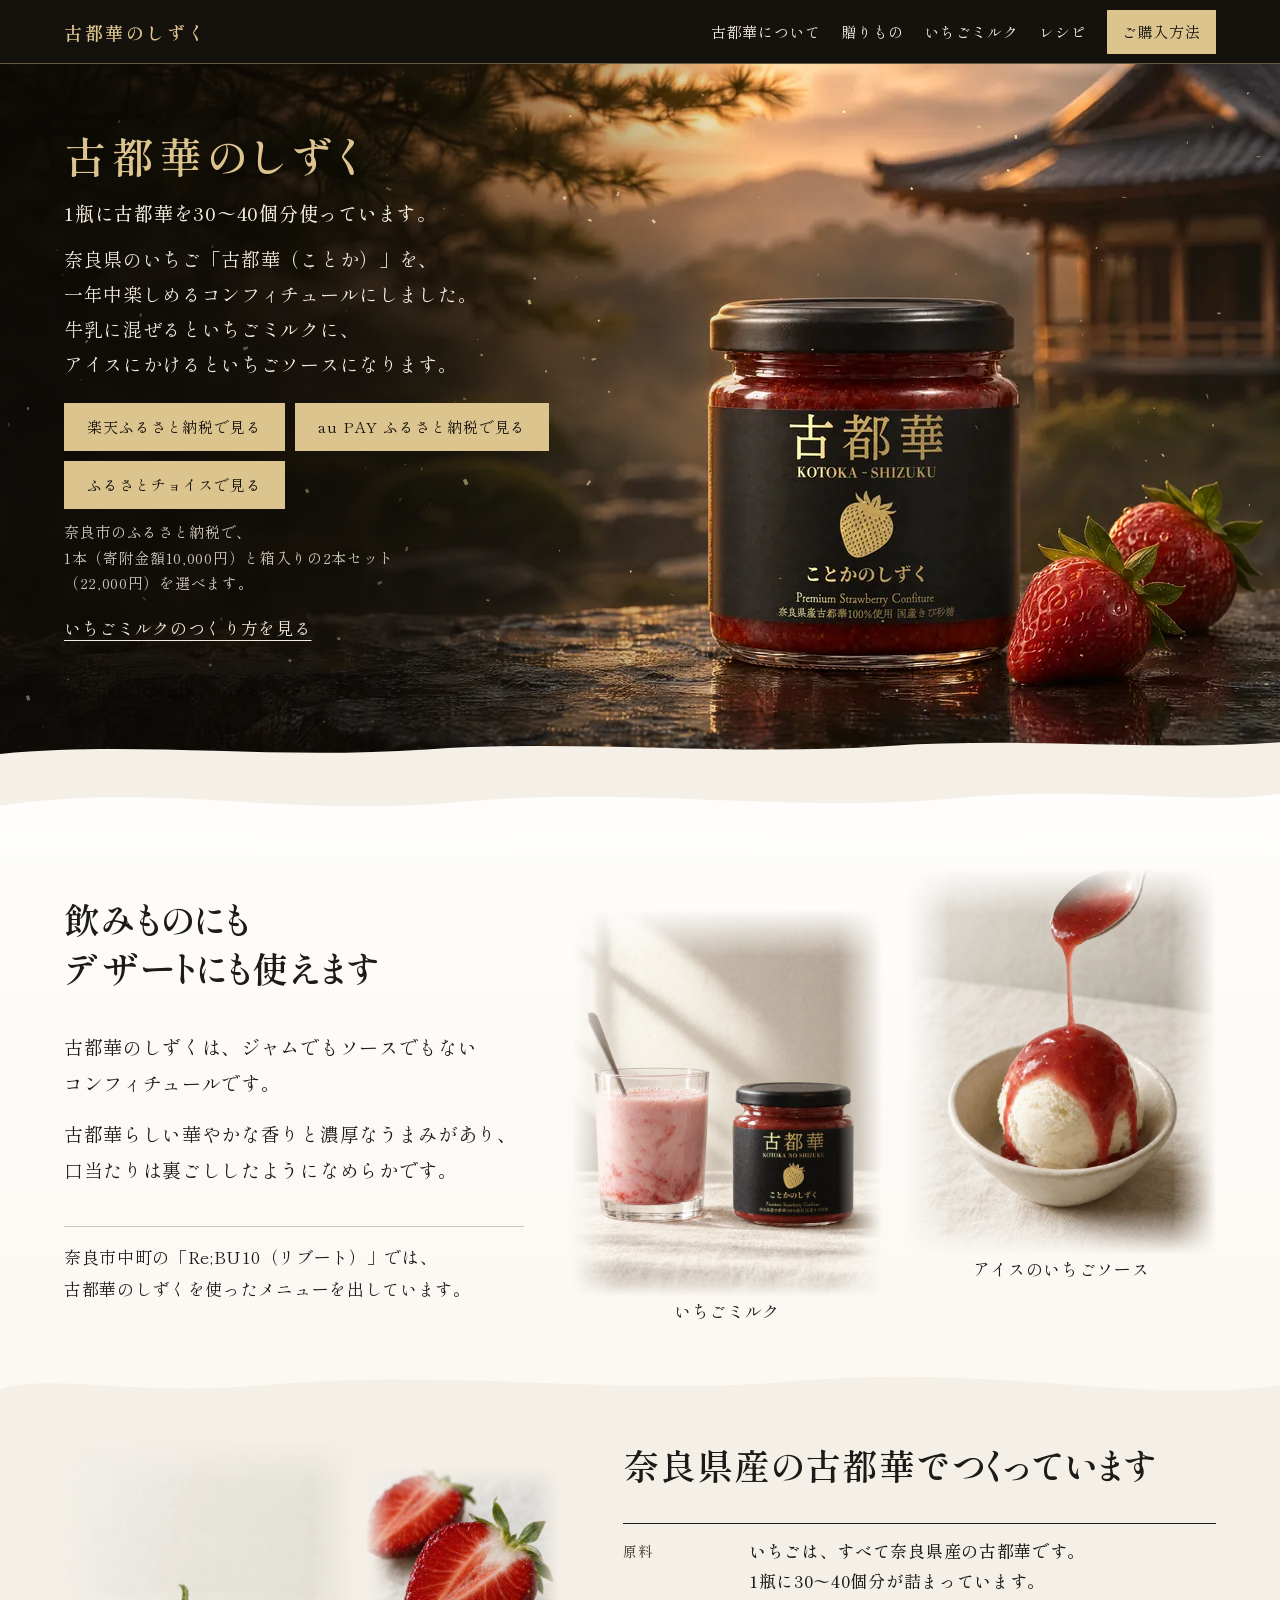
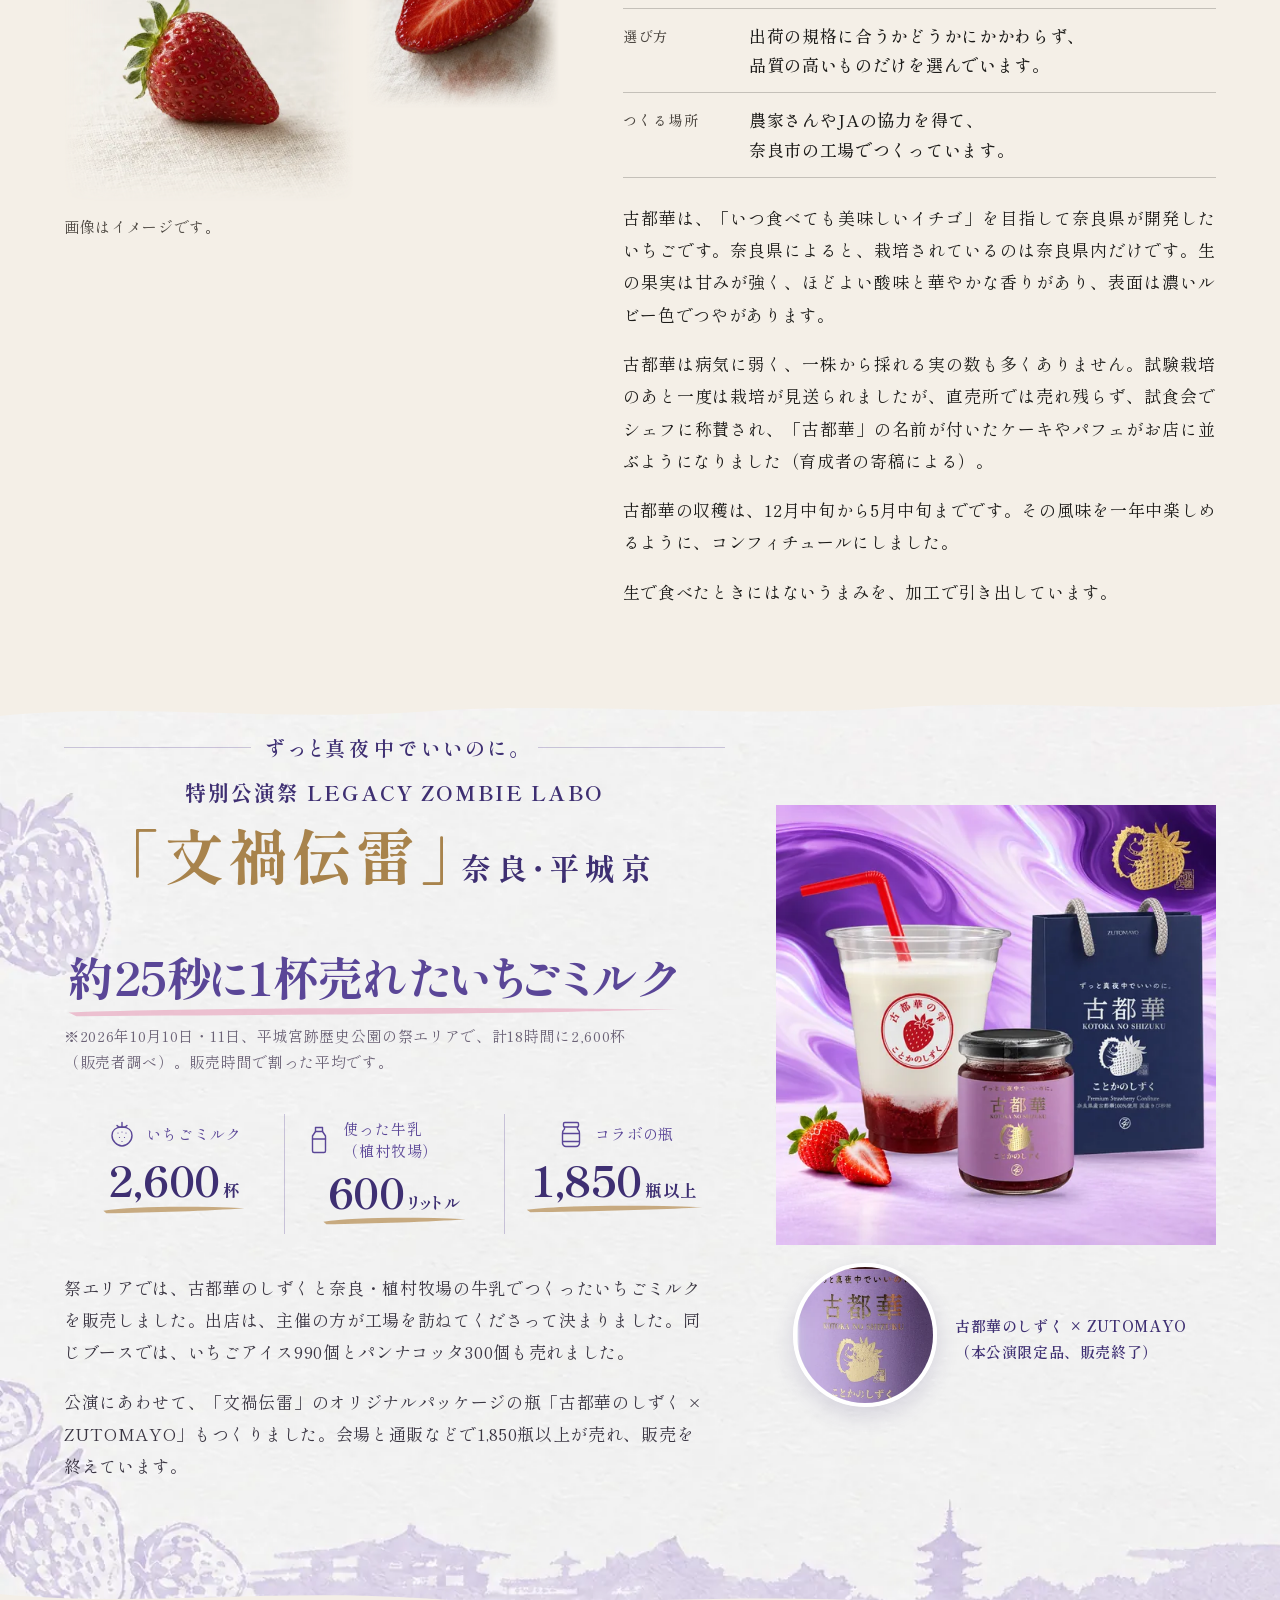
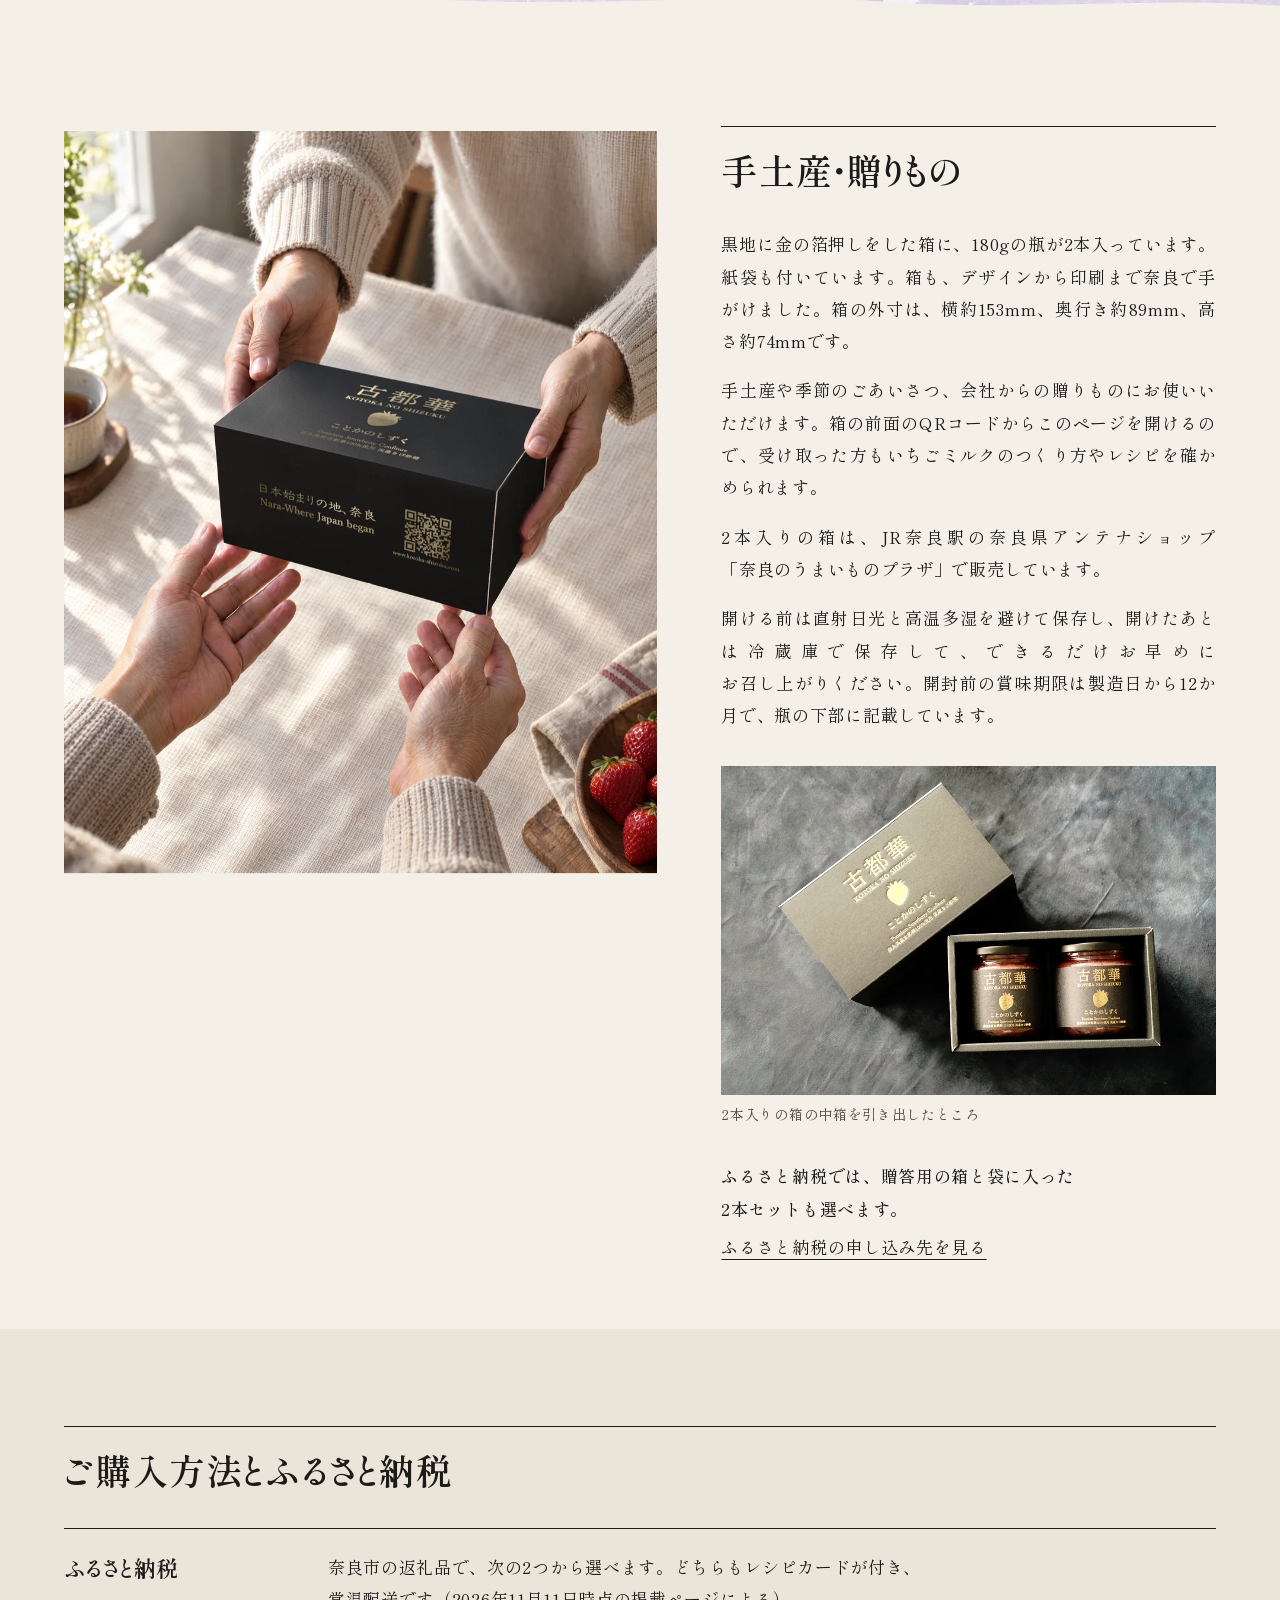
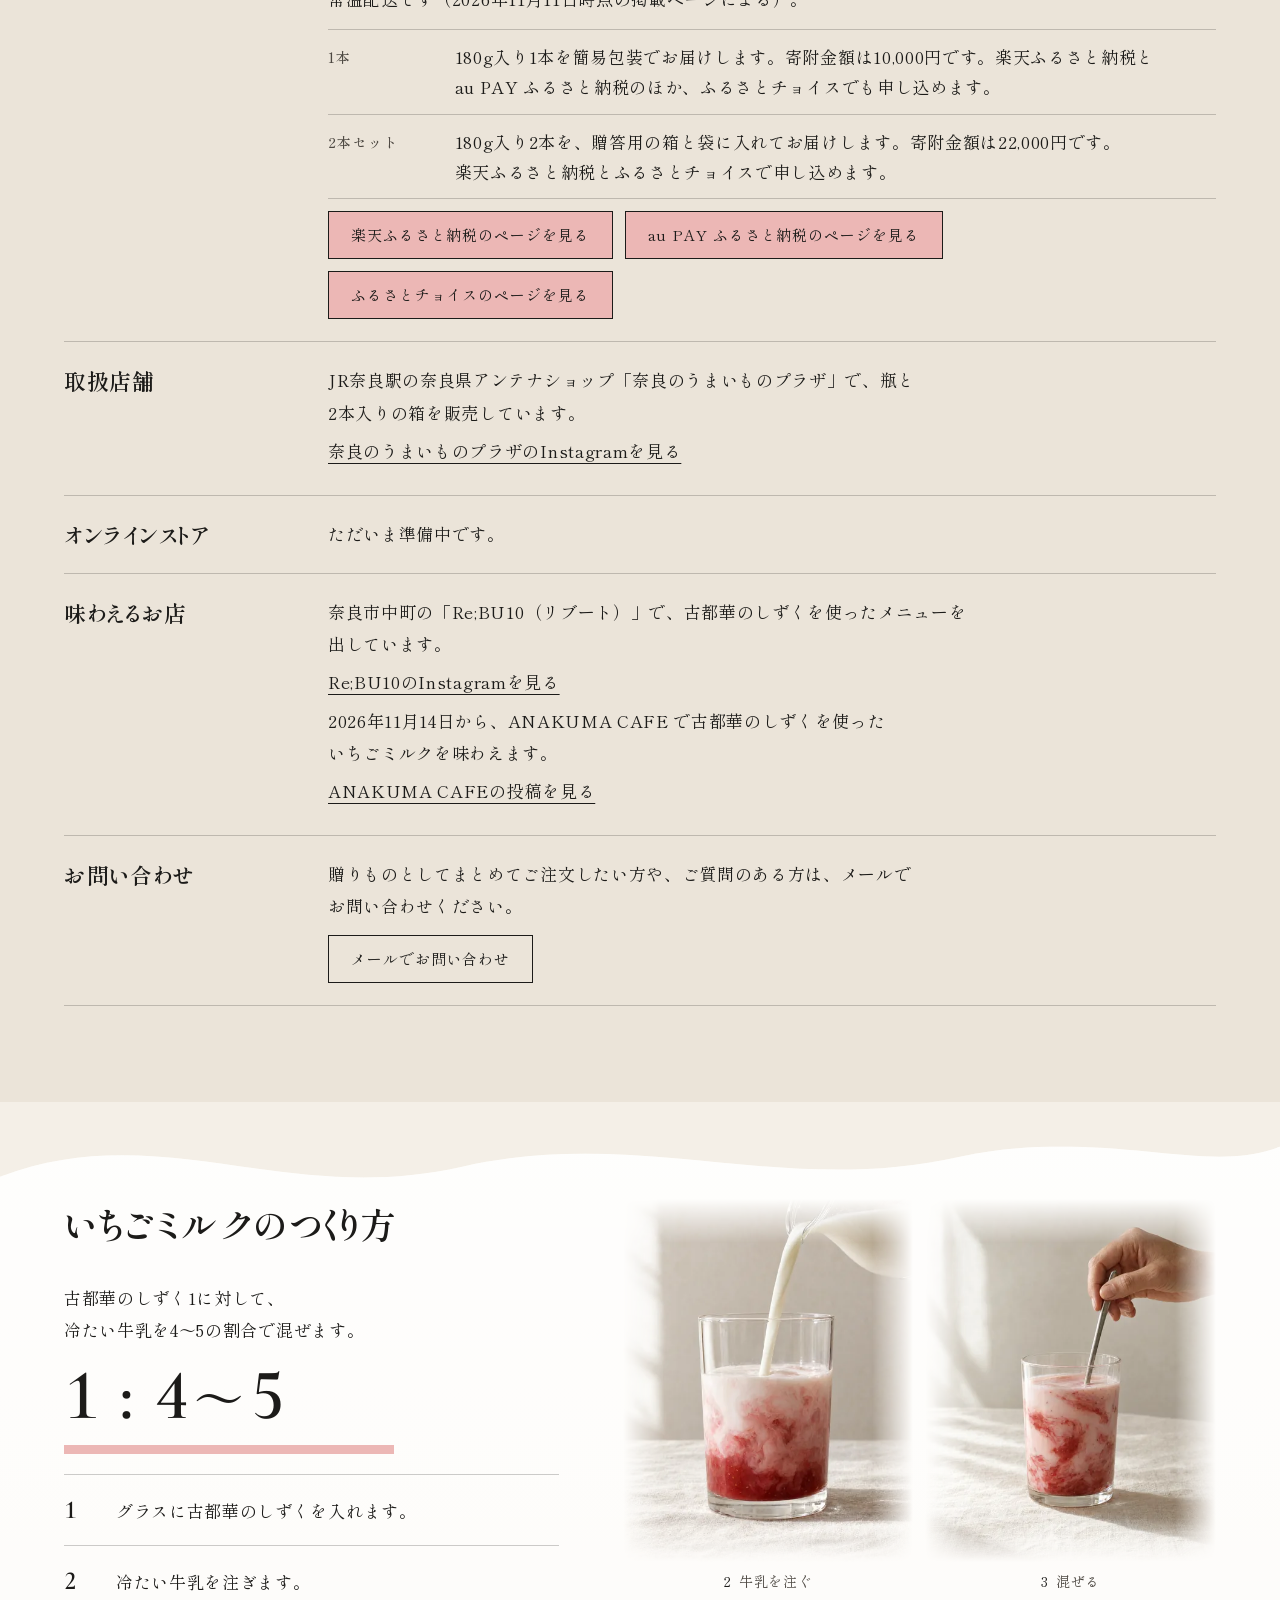
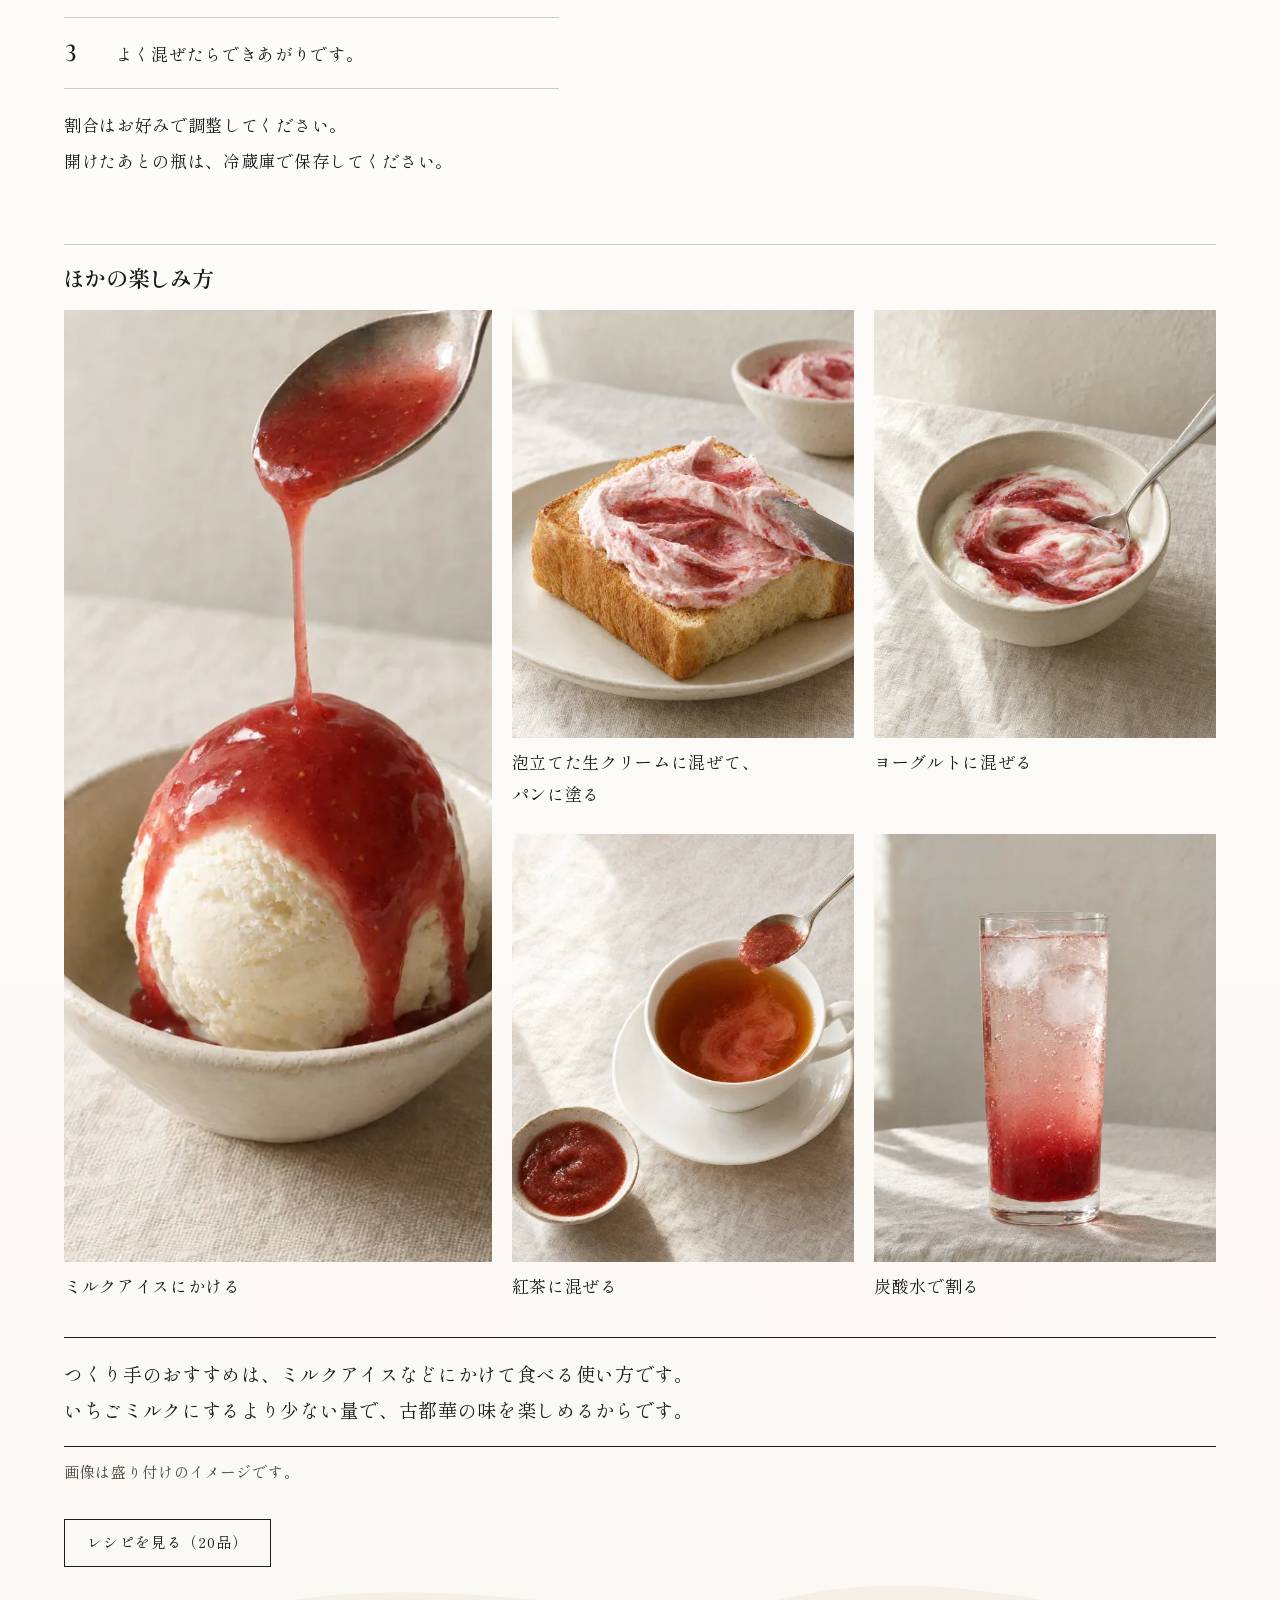
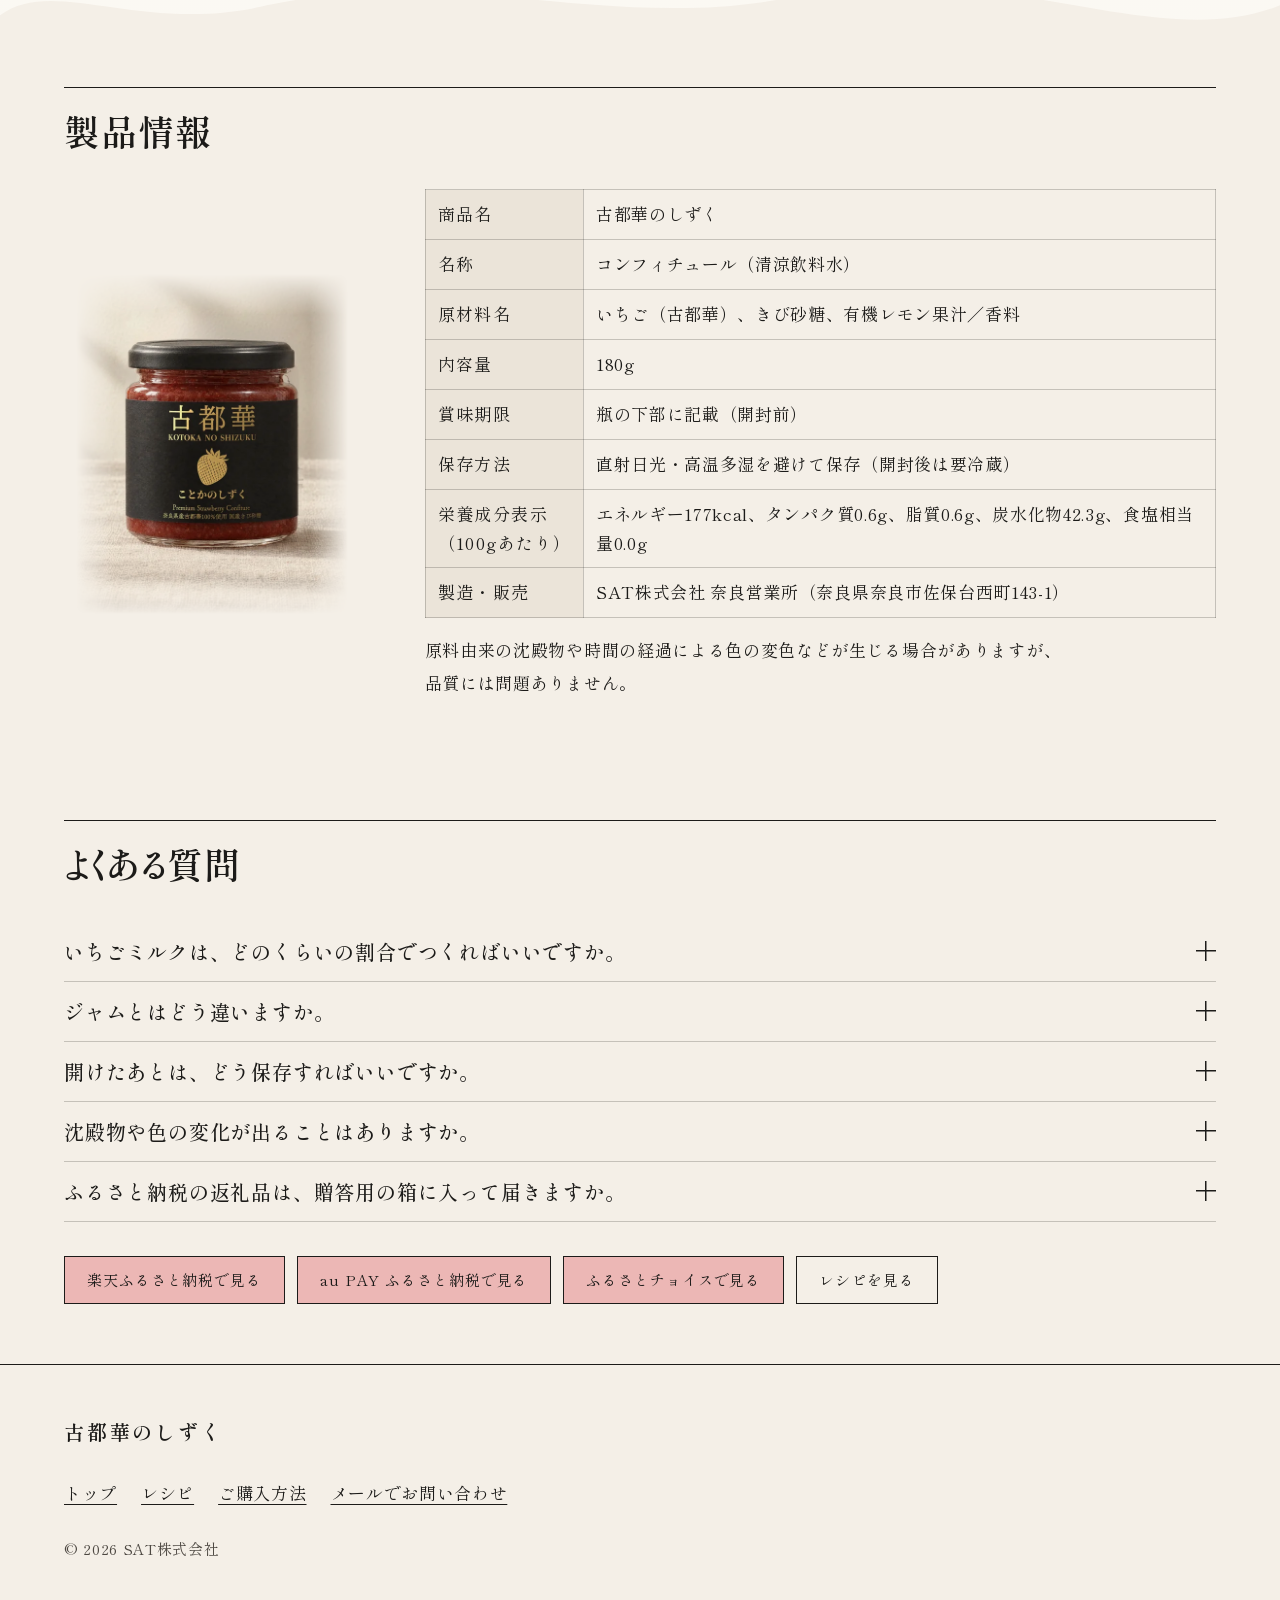
==== index.html @ e4617d44 "最初の画面に金のかけらが降る動きを足す - 小さいかけらを多く、1秒に6〜26pxでゆっくり降らせる（canvas、PC約220枚・スマホ約60枚） - 文字とボタンの上では薄くし、画面から外れたら止" ====
<!doctype html>
<html lang="ja">
<head>
<meta charset="utf-8">
<meta name="viewport" content="width=device-width, initial-scale=1, viewport-fit=cover">
<title>古都華のしずく｜奈良県産古都華のコンフィチュール</title>
<meta name="description" content="奈良県産のいちご「古都華」でつくったコンフィチュールです。牛乳に混ぜるといちごミルクに、アイスにかけるといちごソースになります。つくり方と贈りもの、買える場所をご案内します。">
<link rel="canonical" href="https://www.kotoka-shizuku.com/">
<meta name="theme-color" content="#15110c">
<meta property="og:type" content="website">
<meta property="og:locale" content="ja_JP">
<meta property="og:site_name" content="古都華のしずく">
<meta property="og:title" content="古都華のしずく｜奈良県産古都華のコンフィチュール">
<meta property="og:description" content="奈良県産のいちご「古都華」でつくったコンフィチュールです。牛乳に混ぜるといちごミルクに、アイスにかけるといちごソースになります。">
<meta property="og:url" content="https://www.kotoka-shizuku.com/">
<meta property="og:image" content="https://www.kotoka-shizuku.com/assets/lp2026/og-2026b.jpg">
<meta property="og:image:width" content="1200">
<meta property="og:image:height" content="630">
<meta name="twitter:card" content="summary_large_image">
<link rel="icon" type="image/png" sizes="32x32" href="./favicon-32.png">
<link rel="apple-touch-icon" href="./apple-touch-icon.png">
<link rel="preconnect" href="https://fonts.googleapis.com">
<link rel="preconnect" href="https://fonts.gstatic.com" crossorigin>
<link rel="stylesheet" href="https://fonts.googleapis.com/css2?family=Shippori+Mincho:wght@400;500&display=swap">
<!-- 書体：本文は Shippori Mincho。見出しと商品名の Shippori Mincho B1、大きな数字の Cormorant Garamond は、ページでその書体にしている字だけを text= で読み込む。見出しの字を足したら text= も足す（同じ書体の text= を2本に分けると、同じ太さの面がぶつかる） -->
<link rel="stylesheet" href="https://fonts.googleapis.com/css2?family=Shippori+Mincho+B1:wght@600;700&display=swap&text=%2C012568ABCEGILMOTUYZ%C3%97%E3%80%81%E3%80%82%E3%80%8C%E3%80%8D%E3%81%82%E3%81%84%E3%81%88%E3%81%8A%E3%81%8B%E3%81%8F%E3%81%94%E3%81%95%E3%81%97%E3%81%99%E3%81%9A%E3%81%9F%E3%81%A1%E3%81%A3%E3%81%A4%E3%81%A6%E3%81%A7%E3%81%A8%E3%81%AB%E3%81%AE%E3%81%B5%E3%81%BB%E3%81%BE%E3%81%BF%E3%82%82%E3%82%88%E3%82%8A%E3%82%8B%E3%82%8C%E3%82%8F%E3%82%A2%E3%82%A4%E3%82%AA%E3%82%AF%E3%82%B6%E3%82%B9%E3%83%83%E3%83%87%E3%83%88%E3%83%9F%E3%83%A9%E3%83%AA%E3%83%AB%E3%83%B3%E3%83%BB%E3%83%BC%E4%B8%8A%E4%B8%AD%E4%BA%86%E4%BA%AC%E4%BB%A5%E4%BC%9D%E4%BD%BF%E5%85%A5%E5%85%AC%E5%88%A5%E5%8F%96%E5%8F%A4%E5%91%B3%E5%93%81%E5%95%8F%E5%9C%9F%E5%9F%8E%E5%A0%B1%E5%A3%B2%E5%A4%9C%E5%A5%88%E5%AE%9A%E5%B9%B3%E5%BA%97%E6%83%85%E6%89%8B%E6%89%B1%E6%96%87%E6%96%B9%E6%9C%AC%E6%9D%AF%E6%A5%BD%E6%B3%95%E6%BC%94%E7%89%B9%E7%93%B6%E7%94%A3%E7%9C%8C%E7%9C%9F%E7%A5%AD%E7%A6%8D%E7%A7%92%E7%A8%8E%E7%B4%84%E7%B4%8D%E7%B5%82%E8%88%97%E8%89%AF%E8%8F%AF%E8%A3%BD%E8%B2%A9%E8%B3%AA%E8%B3%BC%E8%B4%88%E9%83%BD%E9%99%90%E9%9B%B7%E9%A3%B2%EF%BC%88%EF%BC%89">
<link rel="stylesheet" href="https://fonts.googleapis.com/css2?family=Cormorant+Garamond:wght@600&display=swap&text=0123456789%3A">
<link rel="preload" as="image" href="./assets/lp2026/img/v2/hero-gold-sp-1080.webp" imagesrcset="./assets/lp2026/img/v2/hero-gold-sp-720.webp 720w, ./assets/lp2026/img/v2/hero-gold-sp-1080.webp 1080w, ./assets/lp2026/img/v2/hero-gold-sp-1440.webp 1440w" imagesizes="100vw" media="(max-width: 599px)" fetchpriority="high">
<link rel="preload" as="image" href="./assets/lp2026/img/v2/hero-gold-pc-1920.webp" imagesrcset="./assets/lp2026/img/v2/hero-gold-pc-1280.webp 1280w, ./assets/lp2026/img/v2/hero-gold-pc-1920.webp 1920w, ./assets/lp2026/img/v2/hero-gold-pc-2560.webp 2560w" imagesizes="100vw" media="(min-width: 600px)" fetchpriority="high">
<link rel="stylesheet" href="./assets/lp2026/css/site.css?v=20261112b">
<link rel="stylesheet" href="./assets/lp2026/css/flow.css?v=20261112c">
<script type="application/ld+json">
{
  "@context": "https://schema.org",
  "@type": "Product",
  "name": "古都華のしずく",
  "description": "奈良県産のいちご「古都華」でつくったコンフィチュール（清涼飲料水）。内容量180g。",
  "image": "https://www.kotoka-shizuku.com/assets/lp2026/og-2026b.jpg",
  "brand": { "@type": "Brand", "name": "古都華のしずく" },
  "manufacturer": {
    "@type": "Organization",
    "name": "SAT株式会社 奈良営業所",
    "address": { "@type": "PostalAddress", "addressRegion": "奈良県", "addressLocality": "奈良市", "streetAddress": "佐保台西町143-1", "addressCountry": "JP" }
  }
}
</script>
</head>
<body>
<a class="skip" href="#main">本文へ移動</a>

<header class="site-header">
  <div class="bar">
    <a class="brand" href="#top">古都華のしずく</a>
    <a class="btn btn-main btn-sm head-buy" href="#buy" data-track="head_buy">ご購入方法</a>
    <button class="menu-btn" type="button" aria-expanded="false" aria-controls="site-nav" data-menu>メニュー</button>
    <nav class="site-nav" id="site-nav" aria-label="サイト内の移動" hidden>
      <ul>
        <li><a href="#kotoka">古都華について</a></li>
        <li><a href="#gift">贈りもの</a></li>
        <li><a href="#howto">いちごミルク</a></li>
        <li><a href="recipe/">レシピ</a></li>
        <li class="nav-buy"><a class="btn btn-main btn-sm" href="#buy" data-track="head_buy">ご購入方法</a></li>
      </ul>
    </nav>
  </div>
</header>

<main id="main">

  <!-- 0 最初の画面 -->
  <section class="fv" id="top" aria-labelledby="fv-title">
    <picture class="fv-photo">
      <source media="(min-width: 600px)" srcset="./assets/lp2026/img/v2/hero-gold-pc-1280.webp 1280w, ./assets/lp2026/img/v2/hero-gold-pc-1920.webp 1920w, ./assets/lp2026/img/v2/hero-gold-pc-2560.webp 2560w" sizes="100vw" width="1920" height="1080">
      <img src="./assets/lp2026/img/v2/hero-gold-sp-1080.webp" srcset="./assets/lp2026/img/v2/hero-gold-sp-720.webp 720w, ./assets/lp2026/img/v2/hero-gold-sp-1080.webp 1080w, ./assets/lp2026/img/v2/hero-gold-sp-1440.webp 1440w" sizes="100vw" width="1080" height="1350" alt="古都華のしずくの瓶といちご。うしろに夕暮れの庭と瓦屋根の建物が見える" fetchpriority="high">
    </picture>
    <canvas class="fv-flakes" aria-hidden="true"></canvas>
    <div class="fv-text">
      <h1 id="fv-title">古都華のしずく</h1>
      <p class="fv-fact">1瓶に古都華を<span class="nb"><span class="num">30</span>〜<span class="num">40</span>個分</span>使っています。</p>
      <p class="fv-lead">奈良県のいちご「古都華（ことか）」を、<br class="br-wide">一年中楽しめるコンフィチュールにしました。<br>牛乳に混ぜるといちごミルクに、<br class="br-wide">アイスにかけるといちごソースになります。</p>
      <div class="fv-actions">
        <div class="fv-buttons">
          <a class="btn btn-main" href="https://item.rakuten.co.jp/f292010-nara/sat001_oya/" target="_blank" rel="noopener" data-track="fv_furusato_rakuten_out">楽天ふるさと納税で見る</a>
          <a class="btn btn-main" href="https://furusato.wowma.jp/products/detail.php?product_id=2854338" target="_blank" rel="noopener" data-track="fv_furusato_aupay_out">au PAY ふるさと納税で見る</a>
          <a class="btn btn-main" href="https://www.furusato-tax.jp/product/detail/29201/7243831" target="_blank" rel="noopener" data-track="fv_furusato_choice_out">ふるさとチョイスで見る</a>
        </div>
        <p class="fv-note">奈良市のふるさと納税で、<br class="br-wide"><span class="nb">1本（寄附金額<span class="num">10,000</span>円）と</span><span class="nb">箱入りの2本セット</span><span class="nb">（<span class="num">22,000</span>円）を選べます。</span></p>
        <a class="text-link" href="#howto" data-track="fv_howto">いちごミルクのつくり方を見る</a>
      </div>
    </div>
    <div class="e-fvwave" aria-hidden="true"><svg viewBox="0 0 1440 90" preserveAspectRatio="none" xmlns="http://www.w3.org/2000/svg" aria-hidden="true" focusable="false"><path d="M0,55 C160,40 300,62 480,50 C660,38 820,58 1000,46 C1160,36 1300,52 1440,42 L1440,90 L0,90 Z" fill="#f4efe7"/></svg></div>
  </section>

  <!-- 1 使う場面 -->
  <section class="sec scene" id="uses" aria-labelledby="uses-title">
    <div class="e-stream" aria-hidden="true"><svg viewBox="0 0 1440 900" preserveAspectRatio="none" xmlns="http://www.w3.org/2000/svg" aria-hidden="true" focusable="false"><defs><clipPath id="cs"><path d="M0,100 C180,70 320,115 520,95 C720,75 880,110 1080,90 C1240,75 1360,100 1440,85 L1440,805 C1300,830 1120,780 900,800 C700,820 520,785 300,805 C160,820 60,790 0,810 Z"/></clipPath><linearGradient id="fs" x1="0" y1="0" x2="0" y2="1"><stop offset="0" stop-color="#fff" stop-opacity="0.9"/><stop offset="0.5" stop-color="#fff" stop-opacity="0.35"/><stop offset="1" stop-color="#fff" stop-opacity="0.05"/></linearGradient></defs><g clip-path="url(#cs)"><rect width="1440" height="900" fill="#fbf8f2"/><rect width="1440" height="900" fill="url(#fs)"/></g></svg></div>
    <div class="wrap">
      <div class="sec-head"><h2 id="uses-title">飲みものにも<br class="br-sp">デザートにも使えます</h2></div>
      <p class="scene-lead">古都華のしずくは、<span class="nb">ジャムでもソースでもない</span><span class="nb">コンフィチュールです。</span></p>
      <p class="scene-lead">古都華らしい華やかな香りと濃厚なうまみがあり、口当たりは裏ごししたように<span class="nb">なめらかです。</span></p>
      <div class="scene-grid">
        <figure>
          <img src="./assets/lp2026/img/v2/howto-done-1200.webp" srcset="./assets/lp2026/img/v2/howto-done-480.webp 480w, ./assets/lp2026/img/v2/howto-done-800.webp 800w, ./assets/lp2026/img/v2/howto-done-1200.webp 1200w" sizes="(min-width: 900px) 46vw, 46vw" width="1200" height="1500" alt="できあがったいちごミルクと古都華のしずくの瓶" loading="lazy">
          <figcaption>いちごミルク</figcaption>
        </figure>
        <figure>
          <img src="./assets/lp2026/img/v2/use-icecream-1200.webp" srcset="./assets/lp2026/img/v2/use-icecream-480.webp 480w, ./assets/lp2026/img/v2/use-icecream-800.webp 800w, ./assets/lp2026/img/v2/use-icecream-1200.webp 1200w" sizes="(min-width: 900px) 46vw, 46vw" width="1200" height="1500" alt="ミルクアイスに古都華のしずくをかけているところ" loading="lazy">
          <figcaption>アイスの<span class="nb">いちごソース</span></figcaption>
        </figure>
      </div>
      <div class="scene-proof">
        <p>奈良市中町の「Re;BU10（リブート）」では、<br class="br-wide">古都華のしずくを使ったメニューを出しています。</p>
      </div>
    </div>
  </section>


  <!-- 2 古都華と、このコンフィチュールのつくり -->
  <section class="sec kotoka" id="kotoka" aria-labelledby="kotoka-title">
    <div class="wrap kotoka-grid">
      <div class="kotoka-photos">
        <img src="./assets/lp2026/img/v2/kotoka-berry-800.webp" srcset="./assets/lp2026/img/v2/kotoka-berry-480.webp 480w, ./assets/lp2026/img/v2/kotoka-berry-800.webp 800w, ./assets/lp2026/img/v2/kotoka-berry-1200.webp 1200w" sizes="(min-width: 900px) 26vw, 54vw" width="800" height="1000" alt="赤くつやのあるいちごの一粒" loading="lazy">
        <img src="./assets/lp2026/img/v2/kotoka-cut-800.webp" srcset="./assets/lp2026/img/v2/kotoka-cut-480.webp 480w, ./assets/lp2026/img/v2/kotoka-cut-800.webp 800w" sizes="(min-width: 900px) 18vw, 36vw" width="800" height="1000" alt="縦に切ったいちごの断面" loading="lazy">
        <p class="note">画像はイメージです。</p>
      </div>
      <div>
        <div class="sec-head"><h2 id="kotoka-title">奈良県産の古都華でつくっています</h2></div>
        <dl class="points">
          <div><dt>原料</dt><dd>いちごは、すべて奈良県産の古都華です。<br><span class="nb">1瓶に30〜40個分</span>が詰まっています。</dd></div>
          <div><dt>選び方</dt><dd>出荷の規格に合うかどうかにかかわらず、<br class="br-wide">品質の高いものだけを選んでいます。</dd></div>
          <div><dt>つくる場所</dt><dd>農家さんやJAの協力を得て、<br class="br-wide">奈良市の工場で<span class="nb">つくっています。</span></dd></div>
        </dl>
        <div class="prose">
          <p>古都華は、「いつ食べても美味しいイチゴ」を目指して奈良県が開発したいちごです。奈良県によると、栽培されているのは奈良県内だけです。生の果実は甘みが強く、ほどよい酸味と華やかな香りがあり、表面は濃いルビー色でつやがあります。</p>
          <p>古都華は病気に弱く、一株から採れる実の数も多くありません。試験栽培のあと一度は栽培が見送られましたが、直売所では売れ残らず、試食会でシェフに称賛され、「古都華」の名前が付いたケーキやパフェがお店に並ぶようになりました（育成者の寄稿による）。</p>
          <p>古都華の収穫は、12月中旬から5月中旬までです。その風味を一年中楽しめるように、コンフィチュールにしました。</p>
          <p class="ragged">生で食べたときにはないうまみを、加工で<span class="nb">引き出しています。</span></p>
        </div>
      </div>
    </div>
  </section>

  <!-- 平城宮跡の実績（ずとまよの特別公演祭）。デザインは GPT Image に内容だけを渡して作らせた案（docs/renewal-2026-10/visuals_higgsfield_20261031/v2/raw/festival_design_20261104/design_3.png）をもとに組んだ。
       背景の和紙と水彩は同じ案から文字と写真を抜いて作った画像。ずとまよのロゴやキャラクターはこちらで描かない（写真に写っているものだけ）。
       コラボの瓶と紙袋の写真は依頼元（SAT）の支給で、使ってよいとディレクターが確認（2026-11-04） -->
  <section class="sec festival" id="festival" aria-labelledby="festival-title">
    <div class="e-edge top" aria-hidden="true"><svg viewBox="0 0 1440 90" preserveAspectRatio="none" xmlns="http://www.w3.org/2000/svg" aria-hidden="true" focusable="false"><path d="M0,55 C160,40 300,62 480,50 C660,38 820,58 1000,46 C1160,36 1300,52 1440,42 L1440,0 L0,0 Z" fill="#f4efe7"/></svg></div>
    <div class="e-edge bottom" aria-hidden="true"><svg viewBox="0 0 1440 90" preserveAspectRatio="none" xmlns="http://www.w3.org/2000/svg" aria-hidden="true" focusable="false"><path d="M0,55 C160,40 300,62 480,50 C660,38 820,58 1000,46 C1160,36 1300,52 1440,42 L1440,0 L0,0 Z" fill="#f4efe7"/></svg></div>
    <div class="wrap festival-grid">
      <div class="festival-text">
        <div class="fes-event">
          <p class="fes-artist">ずっと真夜中でいいのに。</p>
          <p class="fes-series">特別公演祭 LEGACY ZOMBIE LABO</p>
          <p class="fes-name"><span class="fes-gold">「文禍伝雷」</span><span class="fes-place">奈良・平城京</span></p>
        </div>
        <h2 id="festival-title"><span class="fes-hl"><span class="nb">約25秒に1杯売れた</span><span class="nb">いちごミルク</span></span></h2>
        <p class="festival-basis">※2026年10月10日・11日、平城宮跡歴史公園の祭エリアで、計18時間に<span class="num">2,600</span>杯<span class="nb">（販売者調べ）。</span>販売時間で割った平均です。</p>
        <dl class="festival-figures">
          <div><dt><svg class="fes-icon" viewBox="0 0 32 32" aria-hidden="true"><path d="M16 9c-6.5 0-10 3.6-10 8.4C6 23 11 28 16 28s10-5 10-10.6C26 12.6 22.5 9 16 9z"/><path d="M11 7.5c1.6 1.8 3.3 2.2 5 1.5 1.7.7 3.4.3 5-1.5M16 9V4.5"/><circle cx="12" cy="15" r=".6"/><circle cx="16" cy="14" r=".6"/><circle cx="20" cy="15" r=".6"/><circle cx="13.5" cy="19.5" r=".6"/><circle cx="18.5" cy="19.5" r=".6"/><circle cx="16" cy="23.5" r=".6"/></svg><span>いちごミルク</span></dt><dd><span class="num">2,600</span><span class="unit">杯</span></dd></div>
          <div><dt><svg class="fes-icon" viewBox="0 0 32 32" aria-hidden="true"><path d="M12.5 3.5h7v4l3 4.5V27a1.5 1.5 0 0 1-1.5 1.5H11A1.5 1.5 0 0 1 9.5 27V12l3-4.5z"/><path d="M12.5 7.5h7M9.5 15h13"/></svg><span>使った牛乳<span class="nb">（植村牧場）</span></span></dt><dd><span class="num">600</span><span class="unit">リットル</span></dd></div>
          <div><dt><svg class="fes-icon" viewBox="0 0 32 32" aria-hidden="true"><rect x="8.5" y="4.5" width="15" height="4.5" rx="1.2"/><path d="M9.5 9v2c-1.5 1.2-2 2.5-2 4.5V25a3.5 3.5 0 0 0 3.5 3.5h10a3.5 3.5 0 0 0 3.5-3.5v-9.5c0-2-.5-3.3-2-4.5V9"/><path d="M8 15.5h16M8 23.5h16"/></svg><span>コラボの瓶</span></dt><dd><span class="num">1,850</span><span class="unit">瓶以上</span></dd></div>
        </dl>
        <div class="prose">
          <p class="ragged">祭エリアでは、古都華のしずくと奈良・<span class="nb">植村牧場</span>の牛乳でつくったいちごミルクを販売しました。出店は、主催の方が工場を訪ねてくださって決まりました。同じブースでは、いちごアイス990個とパンナコッタ300個も<span class="nb">売れました。</span></p>
          <p class="ragged">公演にあわせて、「文禍伝雷」のオリジナル<span class="nb">パッケージ</span>の瓶「古都華のしずく × ZUTOMAYO」もつくりました。会場と通販などで1,850瓶以上が売れ、販売を終えています。</p>
        </div>
      </div>
      <div class="festival-visual">
        <img class="fes-main" src="./assets/lp2026/img/collab/zmy942-set-800.webp" srcset="./assets/lp2026/img/collab/zmy942-set-560.webp 560w, ./assets/lp2026/img/collab/zmy942-set-800.webp 800w, ./assets/lp2026/img/collab/zmy942-set-1200.webp 1200w" sizes="(min-width: 900px) 30rem, 92vw" width="800" height="800" alt="いちごミルクのカップと、「文禍伝雷」のオリジナルパッケージの古都華のしずく、紺の紙袋。背景は紫のマーブル模様" loading="lazy">
        <figure class="fes-detail">
          <img src="./assets/lp2026/img/collab/zmy942-label-400.webp" srcset="./assets/lp2026/img/collab/zmy942-label-240.webp 240w, ./assets/lp2026/img/collab/zmy942-label-400.webp 400w" sizes="11rem" width="400" height="400" alt="コラボの瓶のラベルの寄り。薄紫の紙に金の文字" loading="lazy">
          <figcaption>古都華のしずく <span class="nb">× ZUTOMAYO</span><span class="nb">（本公演限定品、</span><span class="nb">販売終了）</span></figcaption>
        </figure>
      </div>
    </div>
  </section>

  <!-- 3 手土産・贈りもの -->
  <section class="sec gift" id="gift" aria-labelledby="gift-title">
    
    <div class="wrap gift-grid">
      <figure class="gift-photo">
        <img src="./assets/lp2026/img/v2/gift-2box-1000.webp" srcset="./assets/lp2026/img/v2/gift-2box-600.webp 600w, ./assets/lp2026/img/v2/gift-2box-1000.webp 1000w, ./assets/lp2026/img/v2/gift-2box-1600.webp 1600w" sizes="(min-width: 900px) 50vw, 92vw" width="1000" height="1250" alt="古都華のしずくの2本入りの箱を手渡しているところ" loading="lazy">
      </figure>
      <div>
        <div class="sec-head"><h2 id="gift-title">手土産・贈りもの</h2></div>
        <div class="prose">
          <p>黒地に金の箔押しをした箱に、180gの瓶が2本入っています。紙袋も付いています。箱も、デザインから印刷まで奈良で手がけました。箱の外寸は、横約<span class="nb"><span class="num">153</span>mm</span>、奥行き約<span class="nb"><span class="num">89</span>mm</span>、高さ約<span class="nb"><span class="num">74</span>mm</span>です。</p>
          <p>手土産や季節のごあいさつ、会社からの贈りものにお使いいただけます。箱の前面のQRコードからこのページを開けるので、受け取った方もいちごミルクのつくり方やレシピを確かめられます。</p>
          <p>2本入りの箱は、JR奈良駅の奈良県アンテナショップ<span class="nb">「奈良のうまいものプラザ」</span>で<span class="nb">販売しています。</span></p>
          <p>開ける前は直射日光と高温多湿を避けて保存し、開けたあとは冷蔵庫で保存して、できるだけお早めに<span class="nb">お召し上がりください。</span>開封前の賞味期限は製造日から12か月で、瓶の下部に記載しています。</p>
        </div>
        <figure class="gift-box">
          <img src="./assets/lp2026/img/gift-2box-photo-900.webp" srcset="./assets/lp2026/img/gift-2box-photo-900.webp 900w, ./assets/lp2026/img/gift-2box-photo-1600.webp 1600w" sizes="(min-width: 900px) 34rem, 92vw" width="900" height="600" alt="古都華のしずくの2本入りの箱。引き出した中箱に瓶が2本入っている" loading="lazy">
          <figcaption>2本入りの箱の中箱を引き出したところ</figcaption>
        </figure>
        <p class="gift-furusato">ふるさと納税では、<span class="nb">贈答用の箱と袋に入った</span><span class="nb">2本セットも選べます。</span></p>
        <a class="text-link" href="#buy" data-track="gift_to_buy">ふるさと納税の申し込み先を見る</a>
      </div>
    </div>
  </section>

  <!-- 4 ご購入方法とふるさと納税 -->
  <section class="sec buy band" id="buy" aria-labelledby="buy-title">
    <div class="wrap">
      <div class="sec-head"><h2 id="buy-title">ご購入方法とふるさと納税</h2></div>
      <div class="rows">
        <div class="row">
          <h3>ふるさと納税</h3>
          <div>
            <div class="prose"><p class="ragged">奈良市の返礼品で、次の2つから選べます。どちらもレシピカードが付き、<span class="nb">常温配送です</span>（<span class="nb">2026年11月11日</span>時点の<span class="nb">掲載ページによる）。</span></p></div>
            <dl class="points furusato-points">
              <div><dt>1本</dt><dd><span class="nb"><span class="num">180</span>g入り1本</span>を簡易包装でお届けします。<span class="nb">寄附金額は<span class="num">10,000</span>円です。</span><span class="nb">楽天ふるさと納税と</span><span class="nb">au PAY ふるさと納税のほか、</span><span class="nb">ふるさとチョイスでも</span><span class="nb">申し込めます。</span></dd></div>
              <div><dt>2本セット</dt><dd><span class="nb"><span class="num">180</span>g入り2本</span>を、<span class="nb">贈答用の箱と袋</span>に入れてお届けします。<span class="nb">寄附金額は<span class="num">22,000</span>円です。</span><span class="nb">楽天ふるさと納税と</span><span class="nb">ふるさとチョイスで</span><span class="nb">申し込めます。</span></dd></div>
            </dl>
            <div class="actions">
              <a class="btn btn-main" href="https://item.rakuten.co.jp/f292010-nara/sat001_oya/" target="_blank" rel="noopener" data-track="furusato_rakuten_out">楽天ふるさと納税のページを見る</a>
              <a class="btn btn-main" href="https://furusato.wowma.jp/products/detail.php?product_id=2854338" target="_blank" rel="noopener" data-track="furusato_aupay_out">au PAY ふるさと納税のページを見る</a>
              <a class="btn btn-main" href="https://www.furusato-tax.jp/product/detail/29201/7243831" target="_blank" rel="noopener" data-track="furusato_choice_out">ふるさとチョイスのページを見る</a>
            </div>
          </div>
        </div>
        <!-- 取扱店舗：依頼元の回答（2026-11-04）。瓶も2本入りの箱も販売。価格は出さない。Instagramへのリンクは依頼元の了承済み（2026-11-04） -->
        <div class="row">
          <h3>取扱店舗</h3>
          <div>
            <div class="prose"><p class="ragged">JR奈良駅の奈良県アンテナショップ<span class="nb">「奈良のうまいものプラザ」</span>で、瓶と<span class="nb">2本入りの箱</span>を<span class="nb">販売しています。</span></p></div>
            <a class="text-link" href="https://www.instagram.com/nara.umai.plaza/" target="_blank" rel="noopener" data-track="store_instagram_out">奈良のうまいものプラザのInstagramを見る</a>
          </div>
        </div>
        <div class="row">
          <h3>オンラインストア</h3>
          <div><p>ただいま準備中です。</p></div>
        </div>
        <div class="row">
          <h3>味わえるお店</h3>
          <div>
            <div class="prose"><p class="ragged">奈良市中町の「Re;BU10（リブート）」で、古都華のしずくを使ったメニューを<span class="nb">出しています。</span></p></div>
            <a class="text-link" href="https://www.instagram.com/rebu10_lab/" target="_blank" rel="noopener" data-track="rebu10_instagram_out">Re;BU10のInstagramを見る</a>
            <!-- ANAKUMA CAFE：先方が2026-11-06に公開したリールに基づく。依頼元が掲載可（2026-11-11）。対象店舗は投稿の日英で食い違うため場所は書かない -->
            <div class="prose"><p class="ragged"><span class="nb">2026年11月14日</span>から、ANAKUMA CAFE で古都華のしずくを使った<span class="nb">いちごミルクを</span><span class="nb">味わえます。</span></p></div>
            <a class="text-link" href="https://www.instagram.com/reel/DfZV6XvANhe/" target="_blank" rel="noopener" data-track="anakuma_instagram_out">ANAKUMA CAFEの投稿を見る</a>
          </div>
        </div>
        <!-- お問い合わせ：メールアドレスは依頼元の支給（2026-11-05）。フッターにも同じリンクがある -->
        <div class="row">
          <h3>お問い合わせ</h3>
          <div>
            <div class="prose"><p class="ragged">贈りものとしてまとめてご注文したい方や、ご質問のある方は、メールで<span class="nb">お問い合わせください。</span></p></div>
            <div class="actions"><a class="btn" href="mailto:sat00@sat-japan.net" data-track="contact_mail">メールでお問い合わせ</a></div>
          </div>
        </div>
      </div>
    </div>
  </section>

  <!-- 5 いちごミルクのつくり方とほかの楽しみ方 -->
  <section class="sec howto" id="howto" aria-labelledby="howto-title">
    <div class="e-stream" aria-hidden="true"><svg viewBox="0 0 1440 1200" preserveAspectRatio="none" xmlns="http://www.w3.org/2000/svg" aria-hidden="true" focusable="false"><defs><clipPath id="ch"><path d="M0,100 C180,70 320,115 520,95 C720,75 880,110 1080,90 C1240,75 1360,100 1440,85 L1440,1105 C1300,1130 1120,1080 900,1100 C700,1120 520,1085 300,1105 C160,1120 60,1090 0,1110 Z"/></clipPath><linearGradient id="fh" x1="0" y1="0" x2="0" y2="1"><stop offset="0" stop-color="#fff" stop-opacity="0.9"/><stop offset="0.5" stop-color="#fff" stop-opacity="0.35"/><stop offset="1" stop-color="#fff" stop-opacity="0.05"/></linearGradient></defs><g clip-path="url(#ch)"><rect width="1440" height="1200" fill="#fbf8f2"/><rect width="1440" height="1200" fill="url(#fh)"/></g></svg></div>
    <div class="wrap howto-grid">
      <div>
        <div class="sec-head"><h2 id="howto-title">いちごミルクのつくり方</h2></div>
        <p class="ratio-lead">古都華のしずく1に対して、<br class="br-wide">冷たい牛乳を4〜5の割合で混ぜます。</p>
        <p class="ratio-figure num" aria-hidden="true">1 : 4<span class="wave">〜</span>5</p>
        <ol class="steps" role="list">
          <li class="step"><span class="step-no num" aria-hidden="true">1</span><p>グラスに古都華のしずくを入れます。</p></li>
          <li class="step"><span class="step-no num" aria-hidden="true">2</span><p>冷たい牛乳を注ぎます。</p></li>
          <li class="step"><span class="step-no num" aria-hidden="true">3</span><p>よく混ぜたらできあがりです。</p></li>
        </ol>
        <div class="howto-notes">
          <p>割合はお好みで調整してください。</p>
          <p>開けたあとの瓶は、冷蔵庫で<span class="nb">保存してください。</span></p>
        </div>
      </div>
      <div class="howto-photos">
        <figure>
          <img src="./assets/lp2026/img/v2/howto-pour-800.webp" srcset="./assets/lp2026/img/v2/howto-pour-480.webp 480w, ./assets/lp2026/img/v2/howto-pour-800.webp 800w, ./assets/lp2026/img/v2/howto-pour-1200.webp 1200w" sizes="(min-width: 900px) 26vw, 46vw" width="800" height="1000" alt="グラスの底の古都華のしずくに牛乳を注いでいるところ" loading="lazy">
          <figcaption><span class="cap-no">2</span>牛乳を注ぐ</figcaption>
        </figure>
        <figure>
          <img src="./assets/lp2026/img/v2/howto-mix-800.webp" srcset="./assets/lp2026/img/v2/howto-mix-480.webp 480w, ./assets/lp2026/img/v2/howto-mix-800.webp 800w, ./assets/lp2026/img/v2/howto-mix-1200.webp 1200w" sizes="(min-width: 900px) 26vw, 46vw" width="800" height="1000" alt="スプーンでいちごミルクを混ぜているところ" loading="lazy">
          <figcaption><span class="cap-no">3</span>混ぜる</figcaption>
        </figure>
      </div>
    </div>
    <div class="wrap more">
      <h3 class="more-title">ほかの楽しみ方</h3>
      <ul class="more-list" role="list">
        <li><img src="./assets/lp2026/img/v2/use-icecream-800.webp" srcset="./assets/lp2026/img/v2/use-icecream-480.webp 480w, ./assets/lp2026/img/v2/use-icecream-800.webp 800w, ./assets/lp2026/img/v2/use-icecream-1200.webp 1200w" sizes="(min-width: 1200px) 460px, (min-width: 900px) 36vw, 36vw" width="800" height="1000" alt="ミルクアイスに古都華のしずくをかけているところ" loading="lazy"><p>ミルクアイスにかける</p></li>
        <li><img src="./assets/lp2026/img/v2/use-toast-480.webp" srcset="./assets/lp2026/img/v2/use-toast-480.webp 480w, ./assets/lp2026/img/v2/use-toast-800.webp 800w" sizes="(min-width: 1200px) 400px, (min-width: 900px) 30vw, 36vw" width="480" height="600" alt="古都華のしずくを混ぜた生クリームを塗った食パン" loading="lazy"><p>泡立てた生クリームに混ぜて、<br class="br-wide">パンに塗る</p></li>
        <li><img src="./assets/lp2026/img/v2/use-yogurt-480.webp" srcset="./assets/lp2026/img/v2/use-yogurt-480.webp 480w, ./assets/lp2026/img/v2/use-yogurt-800.webp 800w" sizes="(min-width: 1200px) 400px, (min-width: 900px) 30vw, 36vw" width="480" height="600" alt="古都華のしずくを混ぜたヨーグルト" loading="lazy"><p>ヨーグルトに混ぜる</p></li>
        <li><img src="./assets/lp2026/img/v2/use-tea-480.webp" srcset="./assets/lp2026/img/v2/use-tea-480.webp 480w, ./assets/lp2026/img/v2/use-tea-800.webp 800w" sizes="(min-width: 1200px) 400px, (min-width: 900px) 30vw, 36vw" width="480" height="600" alt="紅茶に古都華のしずくを混ぜているところ" loading="lazy"><p>紅茶に混ぜる</p></li>
        <li><img src="./assets/lp2026/img/v2/use-soda-480.webp" srcset="./assets/lp2026/img/v2/use-soda-480.webp 480w, ./assets/lp2026/img/v2/use-soda-800.webp 800w" sizes="(min-width: 1200px) 400px, (min-width: 900px) 30vw, 36vw" width="480" height="600" alt="古都華のしずくを炭酸水で割ったいちごソーダ" loading="lazy"><p>炭酸水で割る</p></li>
      </ul>
      <div class="uses-pick"><p>つくり手のおすすめは、ミルクアイスなどにかけて食べる使い方です。いちごミルクにするより少ない量で、古都華の味を楽しめるからです。</p></div>
      <p class="note uses-foot">画像は盛り付けのイメージです。</p>
      <div class="actions"><a class="btn" href="recipe/" data-track="howto_recipe">レシピを見る（20品）</a></div>
    </div>
  </section>

  <!-- 6 製品情報 -->
  <section class="sec info" id="info" aria-labelledby="info-title">
    <div class="wrap">
      <div class="sec-head"><h2 id="info-title">製品情報</h2></div>
      <div class="info-grid">
        <img class="info-jar" src="./assets/lp2026/img/v2/jar-photo-720.webp" srcset="./assets/lp2026/img/v2/jar-photo-560.webp 560w, ./assets/lp2026/img/v2/jar-photo-720.webp 720w, ./assets/lp2026/img/v2/jar-photo-900.webp 900w, ./assets/lp2026/img/v2/jar-photo-1200.webp 1200w" sizes="(min-width: 900px) 17rem, 72vw" width="900" height="1125" alt="古都華のしずくの瓶（180g）" loading="lazy">
        <div>
          <table class="label-table">
            <tbody>
              <tr><th scope="row">商品名</th><td>古都華のしずく</td></tr>
              <tr><th scope="row">名称</th><td>コンフィチュール（清涼飲料水）</td></tr>
              <tr><th scope="row">原材料名</th><td>いちご（古都華）、きび砂糖、有機レモン果汁／香料</td></tr>
              <tr><th scope="row">内容量</th><td class="num">180g</td></tr>
              <tr><th scope="row">賞味期限</th><td>瓶の下部に記載（開封前）</td></tr>
              <tr><th scope="row">保存方法</th><td>直射日光・高温多湿を避けて保存（開封後は要冷蔵）</td></tr>
              <tr><th scope="row" class="th-wrap">栄養成分表示<br>（100gあたり）</th><td class="num">エネルギー177kcal、タンパク質0.6g、脂質0.6g、炭水化物42.3g、食塩相当量0.0g</td></tr>
              <tr><th scope="row">製造・販売</th><td>SAT株式会社 奈良営業所（奈良県奈良市佐保台西町143-1）</td></tr>
            </tbody>
          </table>
          <p class="info-note">原料由来の沈殿物や時間の経過による色の変色などが生じる場合がありますが、品質には問題ありません。</p>
        </div>
      </div>
    </div>
  </section>

  <!-- 7 よくある質問 -->
  <section class="sec faq" id="faq" aria-labelledby="faq-title">
    <div class="wrap">
      <div class="sec-head"><h2 id="faq-title">よくある質問</h2></div>
      <div class="faq-list">
        <details>
          <summary>いちごミルクは、<br class="br-sp">どのくらいの割合でつくればいいですか。</summary>
          <div class="answer"><p>古都華のしずく1に対して、牛乳4〜5が目安です。お好みで調整してください。</p></div>
        </details>
        <details>
          <summary>ジャムとはどう違いますか。</summary>
          <div class="answer"><p>牛乳や炭酸水などの飲みものと混ぜて楽しめるように、清涼飲料水の規格でつくっています。アイスやデザートのフルーツソースとしても使えます。</p></div>
        </details>
        <details>
          <summary>開けたあとは、<br class="br-sp">どう保存すればいいですか。</summary>
          <div class="answer"><p class="ragged">冷蔵庫で保存して、できるだけお早めに<span class="nb">お召し上がりください。</span></p></div>
        </details>
        <details>
          <summary>沈殿物や色の変化が<br class="br-sp">出ることはありますか。</summary>
          <div class="answer"><p>原料由来の沈殿物や、時間の経過による色の変化が出ることがあります。品質には問題ありません（ラベルの注意書きより）。</p></div>
        </details>
        <details>
          <summary>ふるさと納税の返礼品は、<br class="br-sp">贈答用の箱に入って届きますか。</summary>
          <div class="answer"><p class="ragged">2本セット（寄附金額<span class="nb"><span class="num">22,000</span>円）</span>は、<span class="nb">贈答用の箱と袋</span>に<span class="nb">入れてお届けします。</span><span class="nb">楽天ふるさと納税と</span><span class="nb">ふるさとチョイスで</span><span class="nb">申し込めます。</span><span class="nb">1本の返礼品</span><span class="nb">（<span class="num">10,000</span>円）</span>は簡易包装です。どちらも<span class="nb">レシピカードが</span><span class="nb">付きます。</span></p></div>
        </details>
      </div>
      <div class="actions">
        <a class="btn btn-main" href="https://item.rakuten.co.jp/f292010-nara/sat001_oya/" target="_blank" rel="noopener" data-track="faq_furusato_rakuten_out">楽天ふるさと納税で見る</a>
        <a class="btn btn-main" href="https://furusato.wowma.jp/products/detail.php?product_id=2854338" target="_blank" rel="noopener" data-track="faq_furusato_aupay_out">au PAY ふるさと納税で見る</a>
        <a class="btn btn-main" href="https://www.furusato-tax.jp/product/detail/29201/7243831" target="_blank" rel="noopener" data-track="faq_furusato_choice_out">ふるさとチョイスで見る</a>
        <a class="btn" href="recipe/" data-track="faq_recipe">レシピを見る</a>
      </div>
    </div>
  </section>

</main>

<footer class="site-footer">
  <div class="wrap">
    <p class="foot-name">古都華のしずく</p>
    <nav class="foot-links" aria-label="フッターの移動">
      <a href="#top">トップ</a>
      <a href="recipe/">レシピ</a>
      <a href="#buy">ご購入方法</a>
      <a href="mailto:sat00@sat-japan.net" data-track="footer_contact_mail">メールでお問い合わせ</a>
    </nav>
    <p class="copy">© 2026 SAT株式会社</p>
  </div>
</footer>

<script src="./assets/lp2026/js/site.js?v=20261103" defer></script>
<script src="./assets/lp2026/js/flakes.js?v=20261112a" defer></script>
</body>
</html>
---- assets/lp2026/css/site.css ----
/* 古都華のしずく（2026-11 版）
   方向：瓶のラベルを開いたページ。温かい乳白の地に黒い文字と細い罫線。
   強調は混ぜたいちごミルクのピンク1色。赤は写真の中だけ。
   金はヘッダーと最初の画面だけに使う（2026-11-11 依頼元の要望で黒金に。ほかの節は乳白の地のまま金を使わない）。
   正本の文言：docs/renewal-2026-10/21_ページ構成と全文_20261103.md */

:root {
  --paper: #f4efe7;
  --paper-2: #ebe4d9;
  --ink: #1c1b19;
  --ink-2: #4d4842;
  --rule: rgba(28, 27, 25, 0.22);
  --milk: #ecb7b5;
  --milk-deep: #e3a3a2;
  /* 黒金（ヘッダーと最初の画面だけ）。金は瓶の箔に合わせた淡い色 */
  --night: #15110c;
  --night-ink: #f3ecdf;
  --gold: #dcc48f;
  --gold-2: #ead8ae;

  /* 書体（2026-11-04 高級感の依頼で見直し。すべて Google Fonts）
     本文＝Shippori Mincho、見出し・商品名＝同じ仲間でかなが大きい Shippori Mincho B1、大きな数字＝Cormorant Garamond。
     見出しと数字は text= でページの字だけを読み込む。字が足りない時は本文の明朝に落ちる順にしてある */
  --font-ja: "Shippori Mincho", "Hiragino Mincho ProN", "Yu Mincho", "YuMincho", serif;
  --font-name: "Shippori Mincho B1", "Shippori Mincho", "Hiragino Mincho ProN", "Yu Mincho", serif;
  --font-num: "Cormorant Garamond", "Shippori Mincho", "Hiragino Mincho ProN", serif;

  --fs-cap: clamp(0.8125rem, 0.78rem + 0.15cqi, 0.875rem);
  --fs-body: clamp(0.9375rem, 0.9rem + 0.25cqi, 1.0625rem);
  --fs-lead: clamp(1rem, 0.94rem + 0.4cqi, 1.1875rem);
  --fs-h3: clamp(1.0625rem, 0.98rem + 0.5cqi, 1.375rem);
  --fs-h2: clamp(1.5rem, 1.2rem + 1.4cqi, 2.25rem);
  --fs-h1: clamp(1.75rem, 1.45rem + 1.5cqi, 2.625rem);
  --fs-ratio: clamp(3rem, 2.4rem + 2.6cqi, 4.75rem);

  --gutter: clamp(16px, 5vw, 80px);
  --wrap: 1200px;
  --head-h: 56px;
  --sec-s: clamp(40px, calc(28px + 3vw), 72px);
  --sec-m: clamp(64px, calc(44px + 6vw), 128px);
  --sec-l: clamp(80px, calc(52px + 8vw), 168px);
  --gap-h: clamp(24px, calc(19px + 1.2vw), 48px);
}

@media (min-width: 1024px) {
  :root { --head-h: 64px; }
}

*, *::before, *::after { box-sizing: border-box; }

html {
  font-size: 100%;
  -webkit-text-size-adjust: 100%;
  scroll-padding-top: calc(var(--head-h) + 8px);
}

@media (prefers-reduced-motion: no-preference) {
  html { scroll-behavior: smooth; }
}

body {
  margin: 0;
  background: var(--paper);
  color: var(--ink);
  font-family: var(--font-ja);
  font-size: var(--fs-body);
  font-weight: 400;
  line-height: 1.9;
  letter-spacing: 0.04em;
  word-break: normal;
  overflow-wrap: normal;
  line-break: strict;
  overflow-x: clip;
}

img { display: block; max-width: 100%; height: auto; }
a { color: inherit; }
p { margin: 0; }
h1, h2, h3 { margin: 0; font-family: var(--font-name); font-weight: 600; text-wrap: balance; font-feature-settings: "palt"; }
ul, ol, dl, dd, figure { margin: 0; padding: 0; }
ul, ol { list-style: none; }

:focus-visible { outline: 2px solid var(--ink); outline-offset: 3px; }

.skip {
  position: absolute; left: 8px; top: -60px; z-index: 100;
  padding: 10px 16px; background: var(--ink); color: var(--paper); text-decoration: none;
}
.skip:focus { top: 8px; }

.wrap { width: min(100% - var(--gutter) * 2, var(--wrap)); margin-inline: auto; }

.prose p { max-width: 40rem; text-align: justify; text-align-last: left; }
.prose p + p { margin-top: 1em; }
.note { font-size: 0.9375rem; color: var(--ink-2); line-height: 1.7; }

/* 数字は桁をそろえる（比率・分量・寄附金額） */
.num { font-variant-numeric: tabular-nums; font-feature-settings: "tnum"; }

/* ---------- ヘッダー ---------- */
.site-header {
  position: sticky; top: 0; z-index: 50;
  height: var(--head-h);
  background: var(--night); color: var(--night-ink);
  border-bottom: 1px solid rgba(220, 196, 143, 0.4);
  padding-top: env(safe-area-inset-top);
}
.site-header .bar {
  height: var(--head-h);
  display: flex; align-items: center; gap: 12px;
  width: min(100% - var(--gutter) * 2, 1440px); margin-inline: auto;
}
.brand {
  font-family: var(--font-name); font-weight: 600;
  font-size: clamp(1rem, 0.95rem + 0.3vw, 1.125rem); letter-spacing: 0.14em; text-decoration: none;
  margin-right: auto; white-space: nowrap;
  min-height: 44px; display: inline-flex; align-items: center;
  color: var(--gold);
}
.site-header .head-buy { display: inline-flex; padding-inline: 12px; }
.menu-btn {
  font: inherit; font-size: 0.875rem; letter-spacing: 0.06em; white-space: nowrap;
  min-width: 44px; min-height: 44px; padding: 0 12px;
  background: transparent; color: var(--night-ink);
  border: 1px solid rgba(243, 236, 223, 0.7); border-radius: 0; cursor: pointer;
}
.site-nav {
  position: absolute; left: 0; right: 0; top: 100%;
  background: var(--night); border-bottom: 1px solid rgba(220, 196, 143, 0.4);
  padding: 4px var(--gutter) 16px;
}
.site-nav[hidden] { display: none; }
.site-nav ul { display: grid; }
.site-nav li { border-bottom: 1px solid rgba(243, 236, 223, 0.18); }
.site-nav a {
  display: flex; align-items: center; min-height: 52px;
  text-decoration: none; font-size: 1rem;
}
.site-nav li.nav-buy { border: 0; padding-top: 12px; }
.site-nav .nav-buy a { justify-content: center; }
/* ヘッダーの中のボタンは金。文字は黒 */
.site-header .btn-main { background: var(--gold); border-color: var(--gold); color: var(--night); }
@media (hover: hover) and (pointer: fine) {
  .site-header .btn-main:hover { background: var(--gold-2); border-color: var(--gold-2); }
  .site-header .menu-btn:hover { background: rgba(243, 236, 223, 0.1); }
}
.site-header :focus-visible { outline-color: var(--gold-2); }

@media (max-width: 359px) {
  .site-header .bar { gap: 6px; }
  .brand { font-size: 0.9375rem; letter-spacing: 0.08em; }
  .site-header .head-buy, .menu-btn { font-size: 0.8125rem; padding-inline: 8px; }
}
@media (min-width: 1024px) {
  .menu-btn, .site-header .head-buy { display: none; }
  .site-nav, .site-nav[hidden] {
    display: block; position: static; padding: 0; border: 0; background: none;
  }
  .site-nav ul { display: flex; align-items: center; gap: clamp(14px, 1.6vw, 28px); }
  .site-nav li { border: 0; }
  .site-nav a { min-height: 44px; font-size: 0.9375rem; }
  .site-nav a:not(.btn) { position: relative; }
  .site-nav a[aria-current="page"] { text-decoration: underline; text-underline-offset: 6px; }
  .site-nav li.nav-buy { padding-top: 0; }
}

/* ---------- ボタン ---------- */
.btn {
  display: inline-flex; align-items: center; justify-content: center;
  min-height: 48px; padding: 10px 22px;
  border: 1px solid var(--ink); border-radius: 0;
  background: transparent; color: var(--ink);
  font: inherit; font-size: 0.9375rem; letter-spacing: 0.06em; line-height: 1.5;
  text-decoration: none; text-align: center;
  transition: background-color 180ms cubic-bezier(0.16, 1, 0.3, 1);
}
.btn-main { background: var(--milk); }
.btn-sm { min-height: 44px; padding: 6px 14px; font-size: 0.875rem; white-space: nowrap; }
.btn:active { transform: translateY(1px); }
@media (hover: hover) and (pointer: fine) {
  .btn:hover { background: var(--paper-2); }
  .btn-main:hover { background: var(--milk-deep); }
}
.actions { display: flex; flex-wrap: wrap; gap: 12px; margin-top: var(--gap-h); }
/* スマホでは縦に積むボタンの幅をそろえる（2026-11-05 比較D。小さな絞り込みボタンは文字幅のまま） */
@media (max-width: 599px) {
  .actions .btn:not(.btn-sm), .fv-buttons .btn { width: 100%; flex: 1 1 100%; }
  .fv-buttons { max-width: none; }
}

/* ---------- 節の共通 ---------- */
.sec { padding-block: calc(var(--sec-m) / 2); }
.sec.band { padding-block: calc(var(--sec-m) * 0.8); }
.br-wide { display: none; }
@media (min-width: 600px) { .br-wide { display: inline; } .br-sp { display: none; } }
.sec-head { border-top: 1px solid var(--ink); padding-top: 18px; margin-bottom: var(--gap-h); }
.sec-head h2 { font-size: var(--fs-h2); line-height: 1.35; letter-spacing: 0.03em; }
.band { background: var(--paper-2); }

/* ---------- 最初の画面 ---------- */
.fv { position: relative; }
.fv-photo img { width: 100%; aspect-ratio: 4 / 5; object-fit: cover; object-position: 50% 100%; }
.fv-text { padding: 28px var(--gutter) 8px; }
.fv h1 {
  font-family: var(--font-name); font-weight: 600;
  font-size: var(--fs-h1); line-height: 1.3; letter-spacing: 0.14em;
}
.fv-lead { margin-top: 14px; font-size: var(--fs-lead); line-height: 1.85; max-width: 30rem; }

@media (min-width: 600px) {
  .fv-photo img { aspect-ratio: 16 / 9; object-position: 50% 60%; }
  .fv-lead { max-width: none; }
  .fv-text { padding-top: 36px; width: min(100% - var(--gutter) * 2, var(--wrap)); margin-inline: auto; padding-inline: 0; }
}
@media (min-width: 1024px) {
  /* 写真と文字を同じ升に重ねる。文字のほうが高いときは升が伸びて写真が覆い、見出しが固定ヘッダーの下に入らない（2026-11-11。絶対配置では1024pxで見出しが隠れた） */
  .fv { display: grid; }
  .fv-photo { grid-area: 1 / 1; display: block; position: relative; min-height: min(56.25vw, calc(100svh - var(--head-h))); }
  .fv-photo img { position: absolute; inset: 0; width: 100%; height: 100%; aspect-ratio: auto; object-position: 50% 65%; }
  .fv-text {
    grid-area: 1 / 1; position: relative; z-index: 1; margin: 0; padding: 32px 0 8%;
    width: min(100% - var(--gutter) * 2, var(--wrap)); margin-inline: auto;
    display: flex; flex-direction: column; justify-content: center;
  }
  .fv-text > * { max-width: min(34rem, 38vw); }
}

/* ---------- いちごミルクのつくり方 ---------- */
.howto { padding-top: var(--sec-s); }
.uses { padding-top: calc(var(--sec-m) / 4); }
.howto-grid { display: grid; gap: var(--gap-h); }
.steps { border-top: 1px solid var(--rule); counter-reset: none; }
.step {
  display: grid; grid-template-columns: 2.5rem 1fr; column-gap: 12px; align-items: baseline;
  padding-block: 18px; border-bottom: 1px solid var(--rule);
}
.step-no {
  font-family: var(--font-num); font-size: 1.625rem; line-height: 1.3; font-weight: 600;
  font-variant-numeric: lining-nums tabular-nums; font-feature-settings: "lnum", "tnum";
}
.step-ratio {
  grid-column: 2; margin-top: 6px;
  font-size: var(--fs-ratio); font-weight: 500; line-height: 1.1; letter-spacing: 0.02em;
}
.step-ratio::after {
  content: ""; display: block; width: 4.5em; max-width: 100%; height: 0.14em; margin-top: 0.12em; background: var(--milk);
}
.howto-notes { margin-top: 20px; }
.howto-notes p + p { margin-top: 4px; }
.howto-photos { display: grid; grid-template-columns: 1fr 1fr; gap: 12px 12px; }
.howto-photos img { width: 100%; aspect-ratio: 4 / 5; object-fit: cover; }
figcaption { margin-top: 8px; font-size: var(--fs-cap); color: var(--ink-2); line-height: 1.6; }
figcaption .cap-no { font-variant-numeric: tabular-nums; margin-right: 0.5em; color: var(--ink); }

@media (min-width: 900px) {
  .howto-grid { grid-template-columns: minmax(0, 5fr) minmax(0, 6fr); column-gap: clamp(32px, 5vw, 88px); align-items: start; }
  .howto-grid > div:first-child { position: sticky; top: calc(var(--head-h) + 24px); }
}

/* ---------- おすすめの使い方 ---------- */
.uses-list { display: grid; grid-template-columns: 1fr 1fr; gap: 20px 12px; margin-top: var(--gap-h); }
.uses-list li:first-child { grid-column: 1 / -1; }
.uses-list img { width: 100%; aspect-ratio: 4 / 5; object-fit: cover; }
.uses-list li:first-child img { aspect-ratio: 4 / 3; object-position: 50% 55%; }
.uses-list p { margin-top: 8px; font-size: var(--fs-body); line-height: 1.6; }
@media (max-width: 599px) {
  .uses-list { grid-template-columns: 1fr; row-gap: 0; }
  .uses-list li:first-child { padding-bottom: 16px; }
  .uses-list li:not(:first-child) {
    display: grid; grid-template-columns: 40% minmax(0, 1fr); column-gap: 14px; align-items: center;
    padding-block: 12px; border-top: 1px solid var(--rule);
  }
  .uses-list li:not(:first-child) p { margin-top: 0; }
}
.uses-pick { margin-top: var(--gap-h); padding: 18px 0; border-block: 1px solid var(--ink); font-size: var(--fs-lead); }
.uses-pick p { max-width: 40rem; }
.uses-foot { margin-top: 12px; }

@media (min-width: 900px) {
  .uses-list { grid-template-columns: repeat(4, minmax(0, 1fr)); column-gap: 20px; }
  .uses-list li:first-child { grid-column: 1 / 3; grid-row: 1 / 3; }
  .uses-list li:first-child img { aspect-ratio: 4 / 5; }
}

/* ---------- 古都華について ---------- */
.kotoka-grid { display: grid; gap: var(--gap-h); }
.kotoka-photos { display: grid; grid-template-columns: 3fr 2fr; gap: 12px; align-items: end; }
.kotoka-photos img { width: 100%; aspect-ratio: 4 / 5; object-fit: cover; }
.kotoka-photos .note { grid-column: 1 / -1; }
@media (min-width: 900px) {
  .kotoka-grid { grid-template-columns: minmax(0, 5fr) minmax(0, 6fr); column-gap: clamp(32px, 5vw, 88px); align-items: start; }
  .kotoka-photos { position: sticky; top: calc(var(--head-h) + 32px); }
}

/* ---------- 奈良でつくっています（文字だけ） ---------- */
.sec.maker { padding-block: calc(var(--sec-l) * 0.8); }
.maker-lead { font-size: var(--fs-h3); line-height: 1.8; }
.maker .prose { margin-top: 20px; }
@media (min-width: 900px) {
  .maker-body { display: grid; grid-template-columns: minmax(0, 5fr) minmax(0, 6fr); column-gap: clamp(32px, 5vw, 88px); align-items: start; }
  .maker-lead { font-size: clamp(1.375rem, 1.1rem + 0.8cqi, 1.75rem); line-height: 1.7; }
  .maker .prose { margin-top: 0; }
}

/* ---------- 手土産・贈りもの ---------- */
.gift-grid { display: grid; gap: var(--gap-h); }
.gift-photo img { width: 100%; aspect-ratio: 4 / 5; object-fit: cover; }
.gift-box { margin-top: var(--gap-h); max-width: 26rem; }
.gift-box img { width: 100%; aspect-ratio: 3 / 2; object-fit: cover; }
.gift .prose a { text-underline-offset: 4px; }
@media (min-width: 900px) {
  .gift-grid { grid-template-columns: minmax(0, 6fr) minmax(0, 5fr); column-gap: clamp(32px, 5vw, 88px); align-items: center; }
}

/* ---------- 罫線の行（ご購入方法・よくある質問） ---------- */
.rows { border-top: 1px solid var(--ink); }
.row { padding-block: 22px; border-bottom: 1px solid var(--rule); display: grid; gap: 8px; }
.row h3 { font-size: var(--fs-h3); line-height: 1.5; letter-spacing: 0.03em; }
.row .actions { margin-top: 12px; }
.row .note { margin-top: 6px; }
@media (min-width: 900px) {
  .row { grid-template-columns: 14rem minmax(0, 1fr); column-gap: 40px; }
}

/* ---------- 製品情報（ラベルの一括表示の枠） ---------- */
.info-grid { display: grid; gap: var(--gap-h); }
/* 瓶だけの写真（背景つき）。切り抜きではないので影の filter は付けない */
.info-jar { width: min(72%, 18rem); margin-inline: auto; aspect-ratio: 4 / 5; object-fit: cover; }
.label-table { width: 100%; border-collapse: collapse; border: 1.5px solid var(--ink); background: var(--paper); }
.label-table th, .label-table td {
  border: 1px solid var(--rule); padding: 10px 12px; text-align: left; vertical-align: top;
  font-size: var(--fs-body); line-height: 1.7; font-weight: 400;
}
.label-table th { width: 1%; white-space: nowrap; background: var(--paper-2); letter-spacing: 0.08em; }
.info-note { margin-top: 16px; max-width: 40rem; }
@media (max-width: 480px) {
  .label-table th, .label-table td { display: block; width: auto; }
  .label-table th { border-bottom: 0; padding-bottom: 4px; }
  .label-table td { border-top: 0; padding-top: 2px; }
}
@media (min-width: 900px) {
  .info-grid { grid-template-columns: minmax(0, 3fr) minmax(0, 8fr); column-gap: clamp(32px, 5vw, 88px); align-items: center; }
  .info-jar { width: 100%; max-width: 17rem; }
}

/* ---------- よくある質問（行を開く） ---------- */
.faq details { border-bottom: 1px solid var(--rule); }
.faq summary {
  list-style: none; cursor: pointer;
  display: grid; grid-template-columns: 1fr 1.25rem; gap: 16px; align-items: center;
  min-height: 56px; padding-block: 14px;
  font-size: clamp(1rem, 0.94rem + 0.4cqi, 1.25rem); line-height: 1.55; font-weight: 500; letter-spacing: 0.04em;
}
.faq summary { text-wrap: balance; }
.faq summary::-webkit-details-marker { display: none; }
@media (max-width: 599px) { .faq summary { font-size: 1rem; letter-spacing: 0.02em; } }
@media (max-width: 374px) { .faq summary br { display: none; } }
.faq summary::after {
  content: ""; width: 1.25rem; height: 1.25rem; justify-self: end;
  background:
    linear-gradient(var(--ink), var(--ink)) center / 100% 1.5px no-repeat,
    linear-gradient(var(--ink), var(--ink)) center / 1.5px 100% no-repeat;
  transition: transform 200ms cubic-bezier(0.16, 1, 0.3, 1);
}
.faq details[open] summary::after { transform: rotate(45deg); }
.faq .answer { padding-bottom: 20px; }
.faq .answer p { max-width: 40rem; text-align: justify; text-align-last: left; }

/* ---------- フッター ---------- */
.site-footer { border-top: 1px solid var(--ink); padding-block: 48px calc(40px + env(safe-area-inset-bottom)); }
.foot-name { font-family: var(--font-name); font-weight: 600; font-size: 1.25rem; letter-spacing: 0.14em; }
.foot-maker { margin-top: 10px; font-size: 0.9375rem; color: var(--ink-2); line-height: 1.7; }
.foot-links { display: flex; flex-wrap: wrap; gap: 4px 24px; margin-top: 20px; }
.foot-links a { display: inline-flex; align-items: center; min-height: 44px; text-underline-offset: 4px; }
.copy { margin-top: 20px; font-size: 0.9375rem; color: var(--ink-2); }

/* ---------- レシピ ---------- */
.rfv { padding-block: 0 var(--sec-s); }
.rfv-grid { display: grid; gap: 28px; }
.rfv-photo img { width: 100%; aspect-ratio: 4 / 3; object-fit: cover; }
.rfv h1 { font-size: var(--fs-h1); line-height: 1.35; letter-spacing: 0.08em; }
.rfv-lead { margin-top: 14px; font-size: var(--fs-lead); max-width: 34rem; }
.toc { margin-top: 24px; border-top: 1px solid var(--ink); }
.toc li { border-bottom: 1px solid var(--rule); }
.toc a { display: flex; align-items: center; min-height: 48px; text-underline-offset: 5px; text-decoration-thickness: 1px; }
.first3 { margin-top: 24px; }
.first3-label { font-size: 0.9375rem; color: var(--ink-2); }
.first3 .actions { margin-top: 8px; gap: 8px; }
.rfv-note { margin-top: 20px; }
@media (min-width: 600px) {
  .toc ul { display: grid; grid-template-columns: repeat(2, minmax(0, 1fr)); column-gap: 24px; }
}
@media (min-width: 900px) {
  .rfv { padding-top: var(--sec-s); }
  .rfv-grid { grid-template-columns: minmax(0, 6fr) minmax(0, 5fr); column-gap: clamp(32px, 5vw, 88px); align-items: center; }
  .rfv-photo { order: 2; }
  .rfv-photo img { aspect-ratio: 4 / 5; }
  .toc ul { grid-template-columns: repeat(3, minmax(0, 1fr)); }
}
@media (max-width: 599px) {
  .rfv-photo { margin-inline: calc(var(--gutter) * -1); }
}

.recipes { border-top: 1px solid var(--ink); }
.recipe { padding-block: 22px; border-bottom: 1px solid var(--rule); display: grid; gap: 10px 16px; align-content: start; }
.recipe h3 { font-size: var(--fs-h3); line-height: 1.5; letter-spacing: 0.03em; }
.recipe-photo img { width: 100%; aspect-ratio: 4 / 5; object-fit: cover; }
/* 写真のあるレシピ：写真を見出しの横に小さく置き、材料とつくり方は全幅 */
.recipe:has(.recipe-photo) { grid-template-columns: minmax(0, 38%) minmax(0, 1fr); }
.recipe:has(.recipe-photo) h3 { grid-column: 2; grid-row: 1; align-self: end; }
.recipe:has(.recipe-photo) .recipe-desc { grid-column: 2; grid-row: 2; align-self: start; }
.recipe:has(.recipe-photo) .recipe-photo { grid-column: 1; grid-row: 1 / span 2; }
.recipe:has(.recipe-photo) dl { grid-column: 1 / -1; grid-row: 3; }
.recipe dl { display: grid; gap: 8px; margin-top: 4px; }
.recipe dl > div { display: grid; grid-template-columns: 5.5em minmax(0, 1fr); column-gap: 12px; }
.recipe dt { font-size: var(--fs-cap); line-height: 1.9; font-weight: 500; letter-spacing: 0.1em; padding-top: 0.15em; }
.ing { display: inline-block; }
@media (max-width: 599px) {
  .recipe dl > div { display: block; }
  .recipe dt { padding-top: 0; }
  /* スマホは見出しを全幅にし、写真は説明の横に置く（見出しが語の途中で折れないように） */
  .recipe:has(.recipe-photo) h3 { grid-column: 1 / -1; grid-row: 1; }
  .recipe:has(.recipe-photo) .recipe-photo { grid-row: 2; }
  .recipe:has(.recipe-photo) .recipe-desc { grid-row: 2; align-self: center; }
}
@media (min-width: 900px) {
  .recipes { display: grid; grid-template-columns: repeat(2, minmax(0, 1fr)); column-gap: clamp(32px, 4vw, 64px); }
  .recipe:has(.recipe-photo) { grid-template-columns: 9.5rem minmax(0, 1fr); }
}
.to-toc { margin-top: 20px; }
.to-toc a { display: inline-flex; align-items: center; min-height: 44px; text-underline-offset: 4px; }

.about { padding-block: var(--sec-m); }
.about .prose { margin-top: 0; }

/* ---------- 第7版で足した部品 ---------- */
.fv-actions { margin-top: 22px; display: grid; justify-items: start; gap: 10px; }
/* ふるさと納税の2つのサイトを同じ重さで並べる。幅が足りなければ同じ幅で縦に積む */
.fv-buttons { display: flex; flex-wrap: wrap; gap: 10px; width: 100%; max-width: 32rem; }
.fv-buttons .btn { flex: 1 1 auto; white-space: nowrap; }
/* 3本になった最初の画面のボタン。広い画面では2本＋1本を文字幅のまま左にそろえ、3本目だけが横に伸びないようにする（2026-11-11） */
@media (min-width: 1280px) { .fv-buttons .btn { flex: 0 1 auto; } }
.fv-note { font-size: 0.9375rem; line-height: 1.7; color: var(--ink-2); max-width: 30rem; }
.text-link { display: inline-flex; align-items: center; min-height: 44px; text-underline-offset: 5px; text-decoration-thickness: 1px; }
@media (min-width: 1024px) {
  .fv-note { color: var(--ink); }
}

.scene-lead { font-size: var(--fs-lead); max-width: 46rem; }
.scene-lead + .scene-lead { margin-top: 0.6em; }
/* スマホでも2枚を横に並べ、2画面目に両方の場面が入るようにする */
.scene-grid { display: grid; grid-template-columns: 1fr 1fr; gap: 20px 12px; margin-top: var(--gap-h); }
.scene-grid img { width: 100%; aspect-ratio: 4 / 5; object-fit: cover; }
.scene-grid figcaption { font-size: var(--fs-body); color: var(--ink); }
@media (min-width: 600px) {
  .scene-grid { column-gap: clamp(16px, 3vw, 40px); }
}
.scene-proof { margin-top: var(--gap-h); padding-top: 14px; border-top: 1px solid var(--rule); max-width: 46rem; }
.scene-proof p + p { margin-top: 0.75em; }

/* 古都華の節：要点の行を本文より先に置く */
.points { margin-top: 20px; border-top: 1px solid var(--ink); }
.points > div { padding-block: 12px; border-bottom: 1px solid var(--rule); }
.points dt { font-size: var(--fs-cap); line-height: 1.9; font-weight: 500; letter-spacing: 0.1em; color: var(--ink-2); }
.points dd { font-weight: 500; line-height: 1.75; }
.points + .prose { margin-top: 24px; }
/* ご購入方法のふるさと納税の2つ（行の中なので上の線は細く） */
.furusato-points { margin-top: 14px; border-top-color: var(--rule); }
.furusato-points dd { font-weight: 400; }
/* 短い段落や改行位置を決めた段落は、両端揃えにすると折り返した行の字間が開くので左揃えにする */
.prose p.ragged, .faq .answer p.ragged { text-align: left; }
@media (min-width: 600px) {
  .points > div { display: grid; grid-template-columns: 6.5em minmax(0, 1fr); column-gap: 16px; }
  .points dt { padding-top: 0.15em; }
}

.gift-furusato { margin-top: var(--gap-h); padding-top: 14px; border-top: 1px solid var(--rule); font-weight: 500; }
.gift-furusato + .actions { margin-top: 12px; }

.ratio-lead { max-width: 40rem; }
.ratio-figure {
  margin-top: 10px; font-family: var(--font-num); font-size: var(--fs-ratio); font-weight: 600; line-height: 1.1; letter-spacing: 0.02em;
  font-variant-numeric: lining-nums tabular-nums; font-feature-settings: "lnum", "tnum";
}
/* 「〜」は欧文の書体にない字なので、本文の明朝の細い形で出す */
.ratio-figure .wave { font-family: var(--font-ja); font-weight: 400; font-size: 0.72em; margin-inline: 0.06em; }
.ratio-figure::after { content: ""; display: block; width: 4.6em; max-width: 100%; height: 0.12em; margin-top: 0.14em; background: var(--milk); }
.howto .steps { margin-top: 20px; }

.more { margin-top: var(--sec-s); }
.more-title { font-size: var(--fs-h3); line-height: 1.5; letter-spacing: 0.05em; padding-top: 16px; border-top: 1px solid var(--ink); }
.more-list { margin-top: 16px; display: grid; }
.more-list li { display: grid; grid-template-columns: minmax(0, 36%) minmax(0, 1fr); column-gap: 14px; align-items: center; padding-block: 10px; border-bottom: 1px solid var(--rule); }
.more-list img { width: 100%; aspect-ratio: 4 / 5; object-fit: cover; }
@media (min-width: 900px) {
  /* 1つ目（つくり手のおすすめのアイス）を大きく、残り4つを2×2に並べて空き枠を作らない */
  .more-list { grid-template-columns: minmax(0, 1.25fr) repeat(2, minmax(0, 1fr)); gap: 24px 20px; }
  .more-list li:first-child { grid-row: span 2; display: grid; grid-template-columns: minmax(0, 1fr); grid-template-rows: minmax(0, 1fr) auto; }
  .more-list li:first-child img { height: 100%; aspect-ratio: auto; }
  .more-list li { display: block; border: 0; padding: 0; }
  .more-list p { margin-top: 8px; }
}
.nb { white-space: nowrap; }

/* ---------- 平城宮跡の実績（ずとまよの特別公演祭） ----------
   GPT Image に内容だけを渡して作らせた案（festival_design_20261104/design_3）を組んだもの。
   薄紫の和紙の地、紫と金の明朝、線のアイコンと金の刷毛の下線。背景は同じ案から文字と写真を抜いた画像。
   紙袋と瓶の写真は支給写真の背景を抜き、紙の地に直接置いている */
.sec.festival {
  --fes-ink: #3e2f72; --fes-violet: #5a4697; --fes-gold: #a8834c;
  --fes-text: #3a3542; --fes-sub: #6b6276; --fes-rule: rgba(90, 70, 151, 0.28);
  --fes-serif: "Shippori Mincho B1", "Hiragino Mincho ProN", "Yu Mincho", serif;
  background: #f3f1f3 url("../img/collab/fes-bg-sp-900.webp") center bottom / 100% auto no-repeat;
  color: var(--fes-text);
  padding-bottom: calc(var(--sec-m) + 30vw);
}
@media (min-width: 900px) {
  .sec.festival { background: #f3f1f3 url("../img/collab/fes-bg-pc-1600.webp") left bottom / cover no-repeat; padding-bottom: calc(var(--sec-m) + 3vw); }
}
@media (min-width: 1600px) {
  .sec.festival { background-image: url("../img/collab/fes-bg-pc-2560.webp"); }
}
.festival-grid { display: grid; gap: clamp(40px, 6vw, 64px); align-items: center; }
.fes-event { text-align: center; font-family: var(--fes-serif); color: var(--fes-ink); font-feature-settings: "palt"; }
.fes-artist { display: flex; align-items: center; gap: 14px; font-size: clamp(1rem, 0.9rem + 0.5cqi, 1.25rem); font-weight: 600; letter-spacing: 0.22em; }
.fes-artist::before, .fes-artist::after { content: ""; flex: 1; height: 1px; background: var(--fes-rule); }
.fes-series { margin-top: 6px; font-size: clamp(1rem, 0.9rem + 0.5cqi, 1.3125rem); font-weight: 700; letter-spacing: 0.1em; }
.fes-name { margin-top: 4px; display: flex; flex-wrap: wrap; justify-content: center; align-items: baseline; column-gap: 0.5em; }
.fes-gold { font-size: clamp(2.25rem, 1.5rem + 3.2cqi, 3.75rem); font-weight: 700; letter-spacing: 0.06em; line-height: 1.25; color: var(--fes-gold); }
.fes-place { font-size: clamp(1.25rem, 1rem + 1.2cqi, 1.875rem); font-weight: 700; letter-spacing: 0.2em; }
.festival h2 { margin-top: clamp(28px, 4vw, 48px); font-family: var(--fes-serif); font-weight: 700; font-feature-settings: "palt";
  font-size: clamp(1.875rem, 1.25rem + 2.6cqi, 2.875rem); line-height: 1.4; letter-spacing: -0.03em; color: var(--fes-violet); }
.fes-hl { padding: 0 4px 0.18em; -webkit-box-decoration-break: clone; box-decoration-break: clone;
  background: url("data:image/svg+xml,%3Csvg xmlns='http://www.w3.org/2000/svg' viewBox='0 0 400 16' preserveAspectRatio='none'%3E%3Cpath d='M3 10 C 90 5, 250 4, 397 7 C 300 11, 140 13, 8 14 Z' fill='%23eab3c7' fill-opacity='.8'/%3E%3C/svg%3E") left bottom / 100% 0.32em no-repeat; }
.festival-basis { margin-top: 14px; font-size: 0.9375rem; line-height: 1.75; color: var(--fes-sub); }
.festival-figures { margin-top: clamp(24px, 3vw, 40px); display: grid; grid-template-columns: repeat(3, minmax(0, 1fr)); }
.festival-figures > div { container-type: inline-size; padding: 4px clamp(8px, 1.4vw, 20px) 8px; display: grid; justify-items: center; align-content: start; row-gap: 6px; }
.festival-figures > div + div { border-left: 1px solid var(--fes-rule); }
.festival-figures dt { display: flex; align-items: center; gap: 8px; font-size: 0.9375rem; line-height: 1.45; letter-spacing: 0.06em; color: var(--fes-violet); }
.fes-icon { width: 32px; height: 32px; flex: none; fill: none; stroke: var(--fes-violet); stroke-width: 1.4; stroke-linecap: round; stroke-linejoin: round; }
.fes-icon circle { fill: var(--fes-violet); stroke: none; }
.festival-figures dd { white-space: nowrap; padding: 0 6px 12px; line-height: 1.1;
  background: url("data:image/svg+xml,%3Csvg xmlns='http://www.w3.org/2000/svg' viewBox='0 0 200 14' preserveAspectRatio='none'%3E%3Cpath d='M2 9 C 40 4, 120 3, 198 6 C 150 9, 70 11, 6 12 Z' fill='%23b8925a' fill-opacity='.75'/%3E%3C/svg%3E") center bottom / 100% 12px no-repeat; }
/* 数字の大きさは欄の幅で決める（3つ並びの欄が狭い 900〜1100px で単位がはみ出さないように） */
.festival-figures .num { font-family: var(--fes-serif); font-size: clamp(1.75rem, 23cqi, 3rem); font-weight: 700; color: var(--fes-ink); letter-spacing: -0.01em; }
.festival-figures .unit { margin-left: 3px; font-family: var(--fes-serif); font-size: clamp(0.9375rem, 9cqi, 1.25rem); font-weight: 700; color: var(--fes-ink); font-feature-settings: "palt"; }
.festival .prose { margin-top: clamp(24px, 3vw, 40px); }
.festival .prose p { color: var(--fes-text); }
.festival-visual { width: 100%; max-width: 32rem; margin-inline: auto; }
.fes-main { display: block; width: 100%; height: auto; }
.fes-detail { display: flex; align-items: center; gap: 18px; margin-top: 18px; padding-left: 4%; }
.fes-detail img { width: clamp(7.5rem, 34%, 11rem); aspect-ratio: 1; border-radius: 50%; object-fit: cover; border: 4px solid #fff; box-shadow: 0 8px 22px rgba(62, 47, 114, 0.16); }
.fes-detail figcaption { font-family: var(--fes-serif); font-weight: 600; font-size: 0.9375rem; line-height: 1.75; letter-spacing: 0.04em; color: var(--fes-ink); }
@media (max-width: 480px) {
  .festival-figures { grid-template-columns: minmax(0, 1fr); }
  .festival-figures > div { grid-template-columns: minmax(0, 1fr) auto; justify-items: stretch; align-items: center; padding: 12px 0; }
  .festival-figures > div + div { border-left: 0; border-top: 1px solid var(--fes-rule); }
  .festival-figures dd { justify-self: end; }
  .festival-figures .num { font-size: 2.375rem; }
  .festival-figures .unit { font-size: 1.0625rem; }
}
@media (min-width: 900px) {
  .festival-grid { grid-template-columns: minmax(0, 3fr) minmax(0, 2fr); column-gap: clamp(32px, 4vw, 64px); }
  .festival-visual { margin-inline: 0; }
}
---- assets/lp2026/css/flow.css ----
/* ミルクの流れ（2026-11-11、ユーザー承認の E案）
   節を箱で積まず、乳白のミルクの帯が節をまたいで流れ、写真が枠を越える。
   配色は変えない：乳白の地・黒い文字・ピンク1色の強調。流れの赤は「溶けた筋」だけで、面では塗らない。
   ミルクの帯＝使う場面・贈りもの・つくり方。紙の地＝古都華（左に細い流れ）・ご購入方法・製品情報・よくある質問。 */

/* ---------- 共通 ---------- */
:root { --feather-x: linear-gradient(to right, transparent 0, #000 14%, #000 86%, transparent 100%); --feather-y: linear-gradient(to bottom, transparent 0, #000 12%, #000 88%, transparent 100%); }
.e-stream, .e-edge, .e-fvwave { pointer-events: none; }
.e-stream svg { position: absolute; inset: 0; width: 100%; height: 100%; }
.sec.scene .sec-head, .sec.kotoka .sec-head, .sec.howto .sec-head { border-top: 0; padding-top: 0; }

/* ---------- 最初の画面：写真の下縁がミルクに溶ける ---------- */
.fv-photo { position: relative; display: block; }
.e-fvwave { position: absolute; left: 0; right: 0; bottom: -2px; z-index: 6; line-height: 0; }
.e-fvwave svg { display: block; width: 100%; height: auto; }
.fv-fact { margin-top: 12px; font-size: var(--fs-lead); font-weight: 500; letter-spacing: 0.04em; }
.fv-fact + .fv-lead { margin-top: 10px; }

/* ---------- 使う場面：ミルクの帯 ---------- */
.sec.scene { position: relative; padding-top: calc(var(--sec-m) * 0.9); padding-bottom: calc(var(--sec-m) * 0.6); }
.sec.scene .e-stream { position: absolute; inset: -10% 0 -14% 0; z-index: 0; }
.sec.scene .wrap { position: relative; z-index: 1; }
.scene-lead { max-width: 34rem; }
.scene-grid { display: grid; grid-template-columns: 1fr 1fr; gap: 24px; align-items: end; margin-top: var(--gap-h); }
.scene-grid figure { position: relative; }
.scene-grid img { width: 100%; height: auto; aspect-ratio: 4 / 5; object-fit: cover; mix-blend-mode: multiply;
  -webkit-mask-image: var(--feather-x), var(--feather-y); mask-image: var(--feather-x), var(--feather-y); -webkit-mask-composite: source-in; mask-composite: intersect; }
.scene-grid figcaption { margin-top: 0; text-align: center; }
@media (min-width: 900px) {
  .sec.scene h2 .br-sp { display: inline; }
  .sec.scene .wrap { display: grid; grid-template-columns: minmax(0, 5fr) minmax(0, 7fr); column-gap: 48px; align-items: center; }
  .sec.scene .sec-head, .scene-lead, .scene-proof { grid-column: 1; }
  .scene-grid { grid-column: 2; grid-row: 1 / span 4; margin-top: 0; transform: translateY(-6%); }
  .scene-grid figure:first-child { transform: translateY(10%); }
}

/* ---------- 古都華：左に細い流れ、いちごが縁に浮く ---------- */
.sec.kotoka { position: relative; padding-top: calc(var(--sec-m) * 0.5); }
.sec.kotoka .wrap { position: relative; z-index: 1; }
.kotoka-photos { align-items: center; }
.kotoka-photos img { mix-blend-mode: multiply;
  -webkit-mask-image: var(--feather-x), var(--feather-y); mask-image: var(--feather-x), var(--feather-y); -webkit-mask-composite: source-in; mask-composite: intersect; }
.kotoka-photos img:last-of-type { transform: translateY(-14%); }
/* ---------- 平城宮跡：紫の節の上下を波にして、流れの言葉を保つ ---------- */
.sec.festival { position: relative; }
.e-edge { position: absolute; left: 0; right: 0; z-index: 3; line-height: 0; }
.e-edge.top { top: -1px; }
.e-edge.bottom { bottom: -1px; transform: scaleY(-1); }
.e-edge svg { display: block; width: 100%; height: auto; }
.sec.festival .wrap { position: relative; z-index: 4; }

/* ---------- 贈りもの：紙の地に戻し、黒金の箱を主役にする。写真の上端を見出しに揃える ---------- */
.sec.gift { padding-top: calc(var(--sec-m) * 0.7); }
.gift-furusato { border-top: 0; padding-top: 0; }
@media (min-width: 900px) {
  .gift-grid { align-items: start; }
  .gift-photo { margin-top: 0.3em; position: sticky; top: calc(var(--head-h) + 24px); }
  .gift-photo img { max-height: calc(100svh - var(--head-h) - 48px); }
  .gift-box { max-width: none; }
}

/* ---------- つくり方：ミルクの帯の見せ場 ---------- */
.sec.howto { position: relative; padding-top: calc(var(--sec-m) * 0.8); }
.sec.howto .e-stream { position: absolute; inset: -6% 0 -8% 0; z-index: 0; }
.sec.howto .wrap { position: relative; z-index: 1; }
.howto-photos img { mix-blend-mode: multiply;
  -webkit-mask-image: var(--feather-x), var(--feather-y); mask-image: var(--feather-x), var(--feather-y); -webkit-mask-composite: source-in; mask-composite: intersect; }
.howto-photos figcaption { text-align: center; }
.more-title { border-top-color: var(--rule); }

/* ---------- 製品情報：瓶が紙の上に浮く ---------- */
.info-jar { mix-blend-mode: multiply;
  -webkit-mask-image: var(--feather-x), var(--feather-y); mask-image: var(--feather-x), var(--feather-y); -webkit-mask-composite: source-in; mask-composite: intersect; }

/* ---------- スマホの組版：両端揃えをやめ、字間を伸ばさない ---------- */
@media (max-width: 599px) {
  .prose p, .scene-lead, .fv-lead, .fv-note, .faq .answer p, .points dd, .festival-basis { text-align: left; text-align-last: auto; }
}

/* ---------- 最初の画面：黒金（2026-11-11 依頼元の要望。この節だけ黒い地に金。ほかの節は乳白のまま） ----------
   写真＝夕暮れの庭に置いた瓶（ラベルは正式データの KOTOKA - SHIZUKU）。文字は生成りの白、商品名とボタンは箔に合わせた淡い金。 */
.fv { --fv-bg: var(--night); --fv-ink: var(--night-ink); --fv-ink-2: rgba(243, 236, 223, 0.84); --fv-gold: var(--gold); --fv-gold-2: var(--gold-2);
  background: var(--fv-bg); color: var(--fv-ink); }
.fv-photo img { object-position: 50% 50%; }
.fv-photo::after { content: ""; position: absolute; left: 0; right: 0; bottom: 0; height: 12%; pointer-events: none;
  background: linear-gradient(to bottom, rgba(21, 17, 12, 0), var(--fv-bg)); }
.fv h1 { color: var(--fv-gold); }
.fv-text { padding-bottom: calc(6.25vw + 28px); }
.fv .fv-note { color: var(--fv-ink-2); }
.fv .text-link { color: var(--fv-ink); }
.fv .btn-main { background: var(--fv-gold); border-color: var(--fv-gold); color: #15110c; }
@media (hover: hover) and (pointer: fine) { .fv .btn-main:hover { background: var(--fv-gold-2); border-color: var(--fv-gold-2); } }
.fv :focus-visible { outline-color: var(--fv-gold-2); }
.fv > .e-fvwave { bottom: -1px; }
@media (min-width: 1024px) {
  .fv-photo img { object-position: 50% 60%; }
  .fv-photo::before { content: ""; position: absolute; inset: 0; z-index: 1; pointer-events: none;
    background: linear-gradient(to right, rgba(12, 9, 6, 0.80) 0, rgba(12, 9, 6, 0.58) 32%, rgba(12, 9, 6, 0) 60%); }
  .fv-photo::after { display: none; }
  .fv-text { padding-bottom: 8%; }
  .fv-text > * { max-width: min(34rem, 44vw); }   /* 1024px 幅で本文の行末に1字だけ残らない幅にする */
}

/* ---------- 最初の画面：金のかけらが降る（2026-11-11）。描画は js/flakes.js ---------- */
.fv-flakes { position: absolute; left: 0; top: 0; width: 100%; aspect-ratio: 4 / 5; z-index: 1; pointer-events: none; }
@media (min-width: 600px) { .fv-flakes { aspect-ratio: 16 / 9; } }
@media (min-width: 1024px) { .fv-flakes { aspect-ratio: auto; height: 100%; } }
@media (prefers-reduced-motion: reduce) { .fv-flakes { display: none; } }
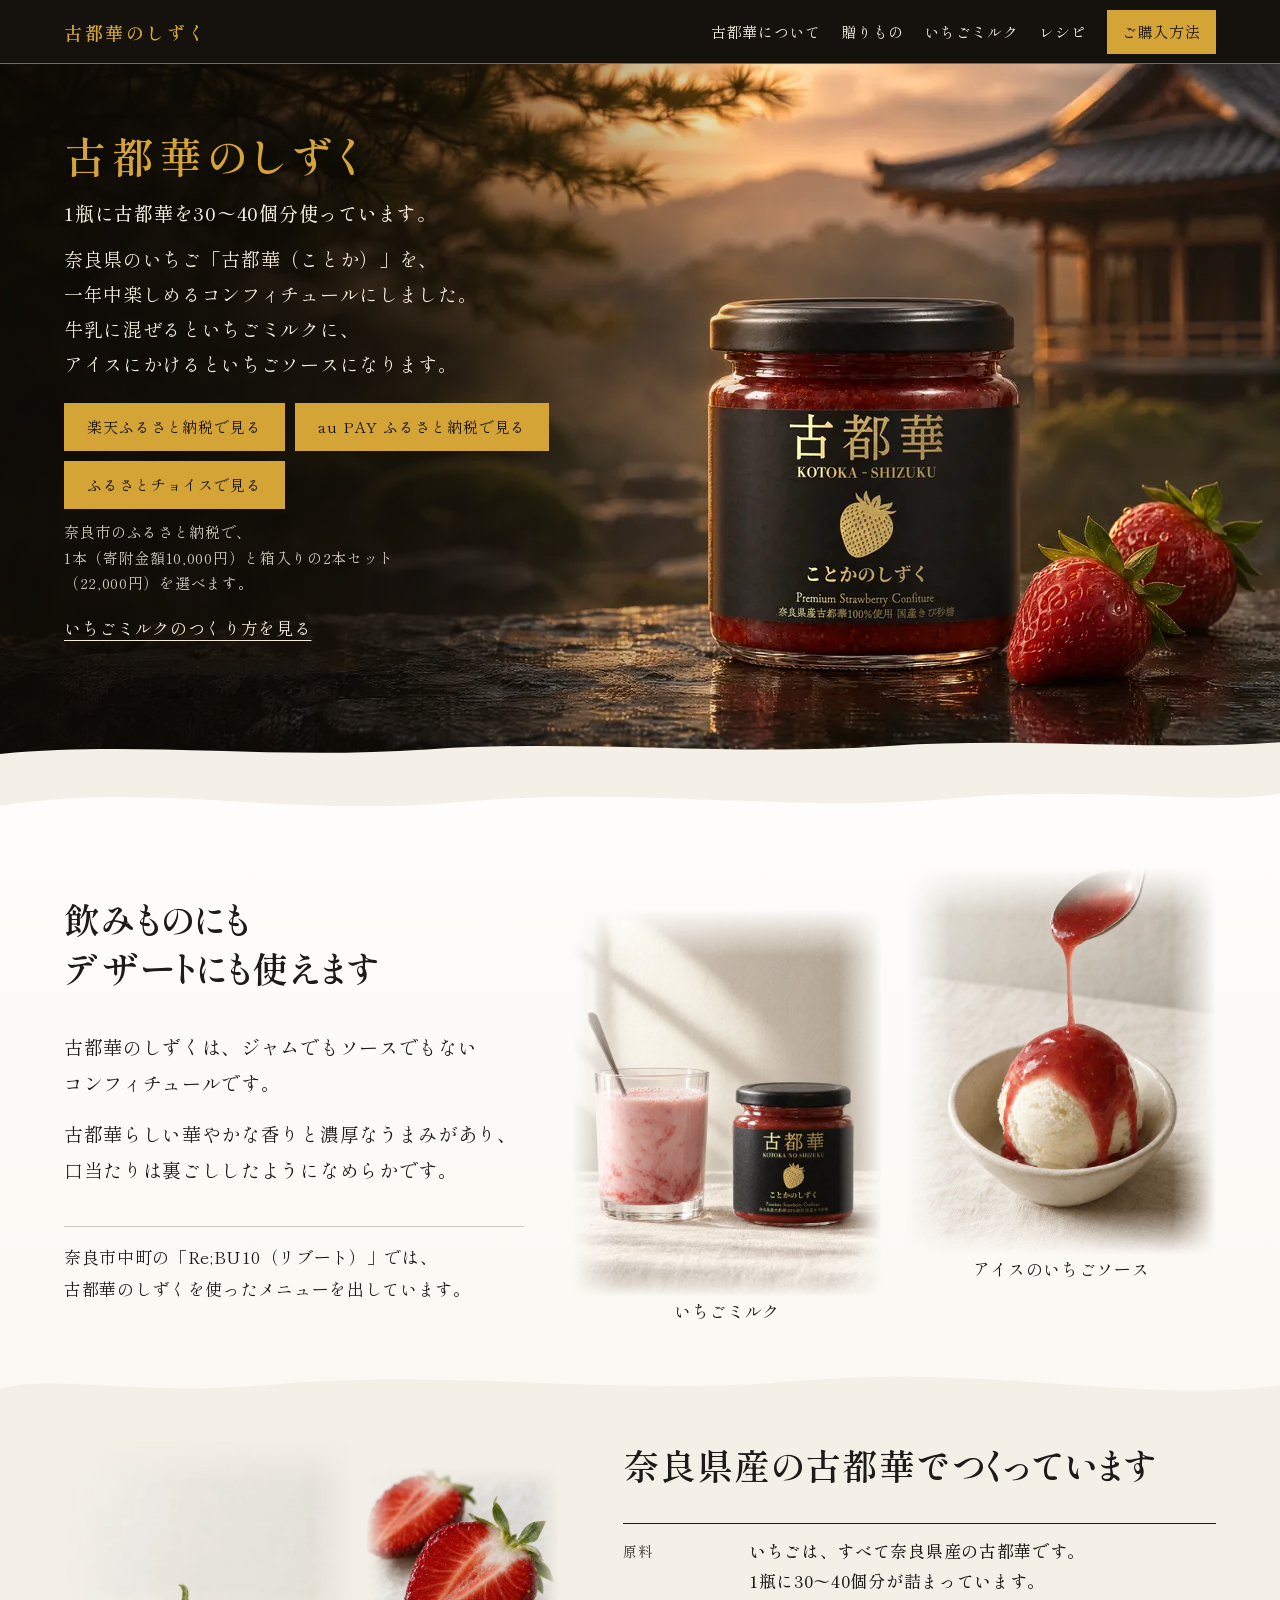
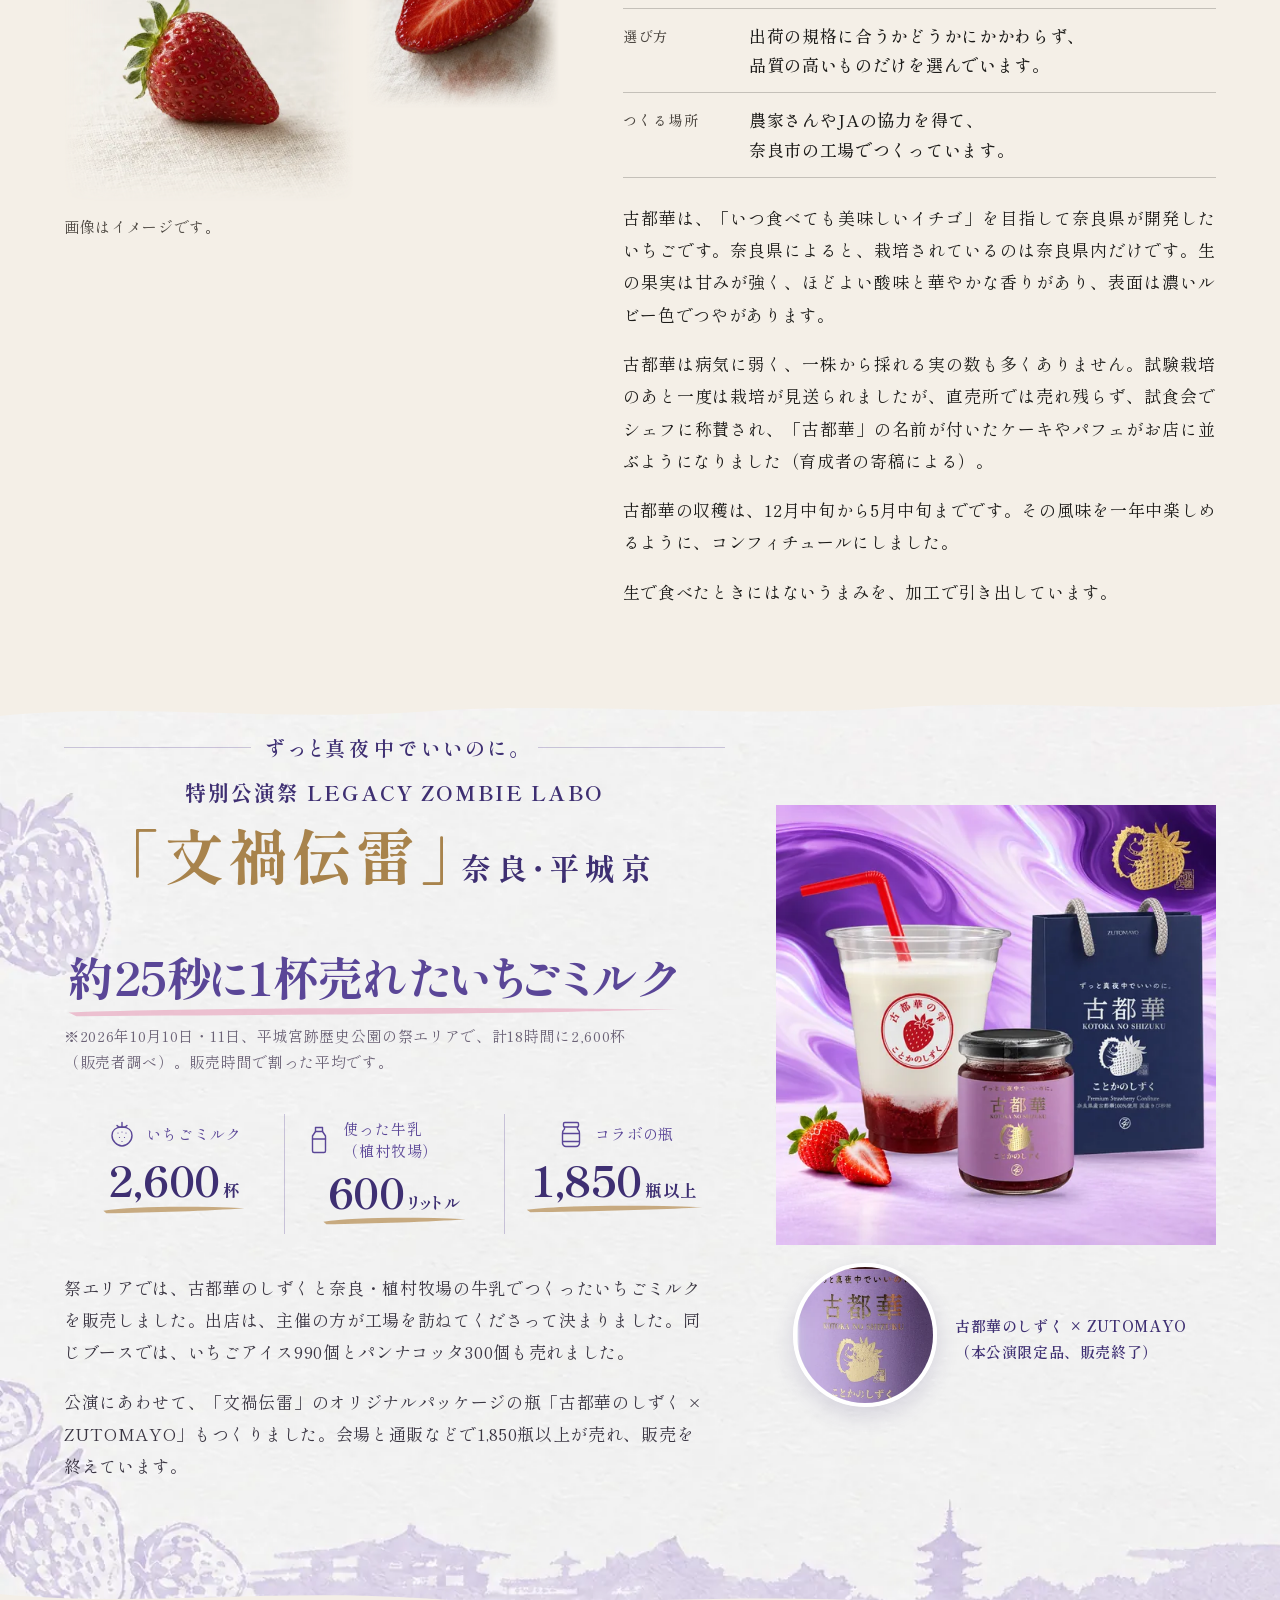
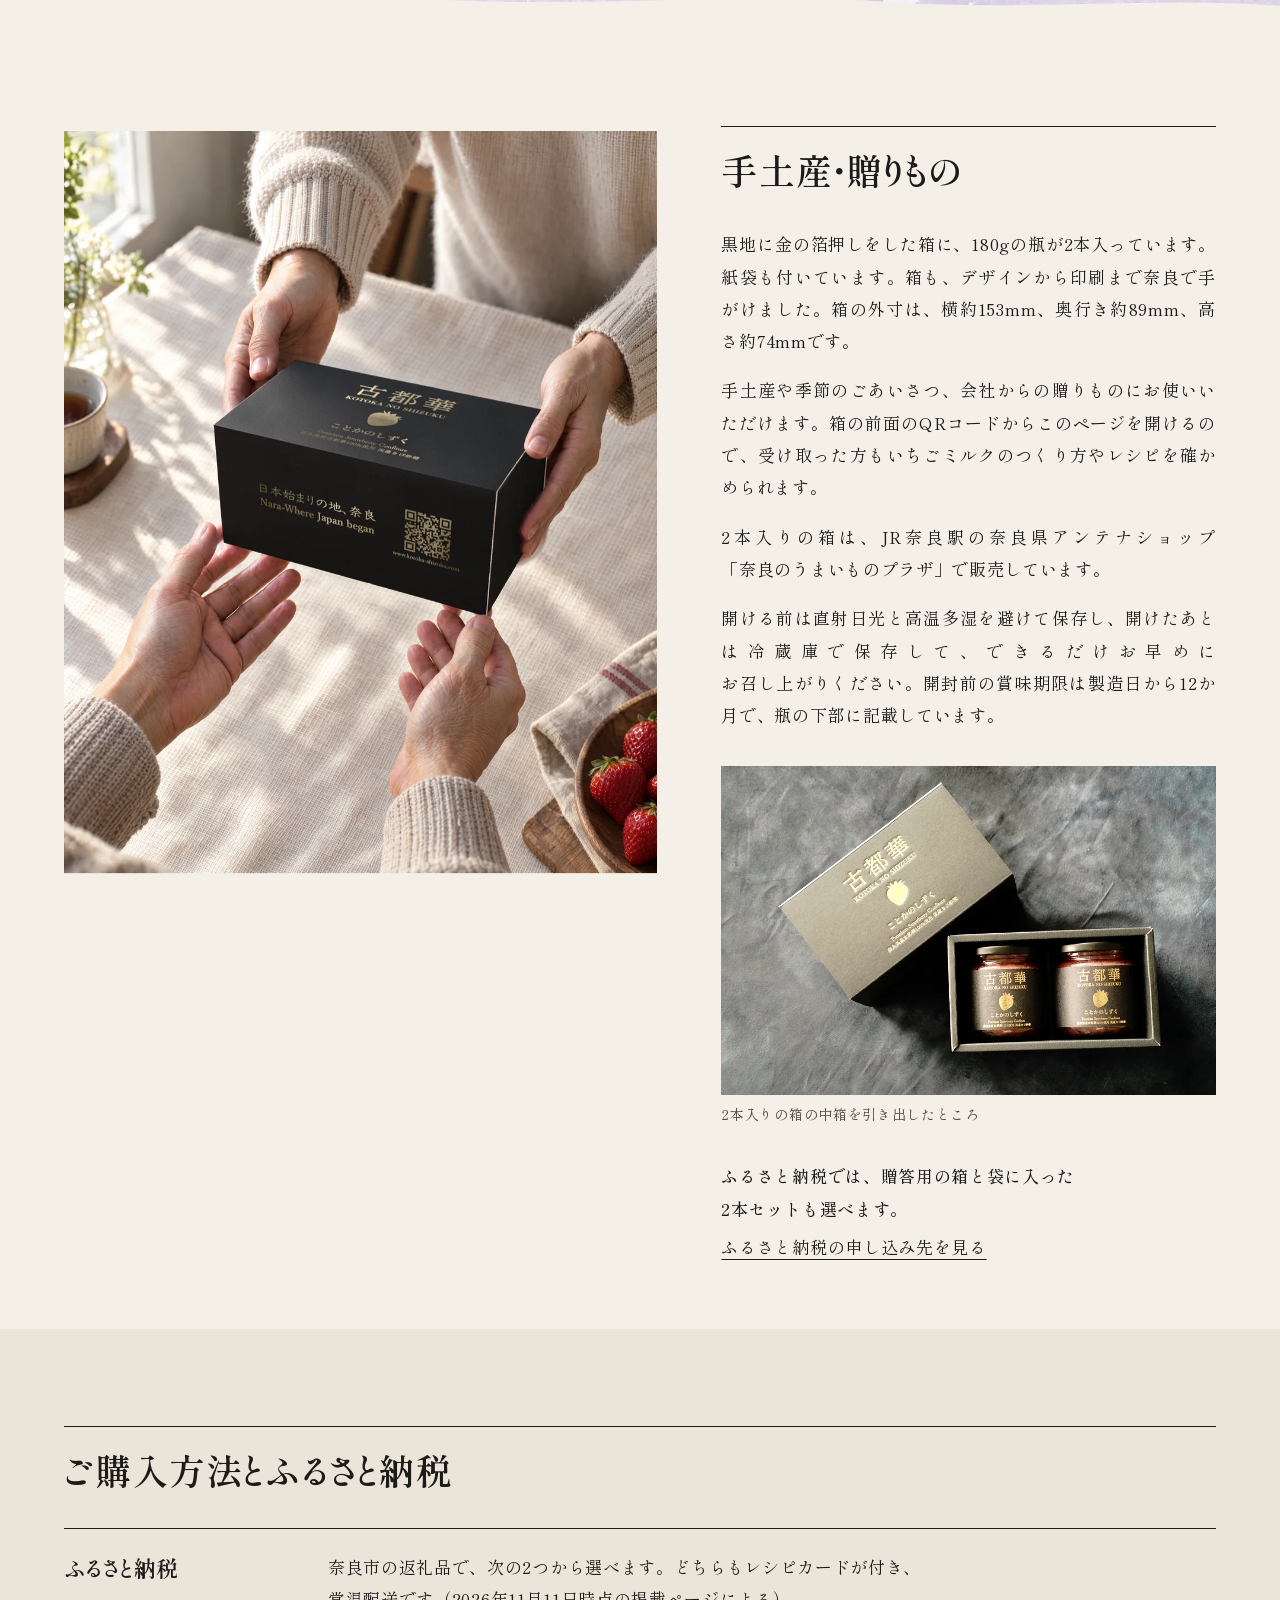
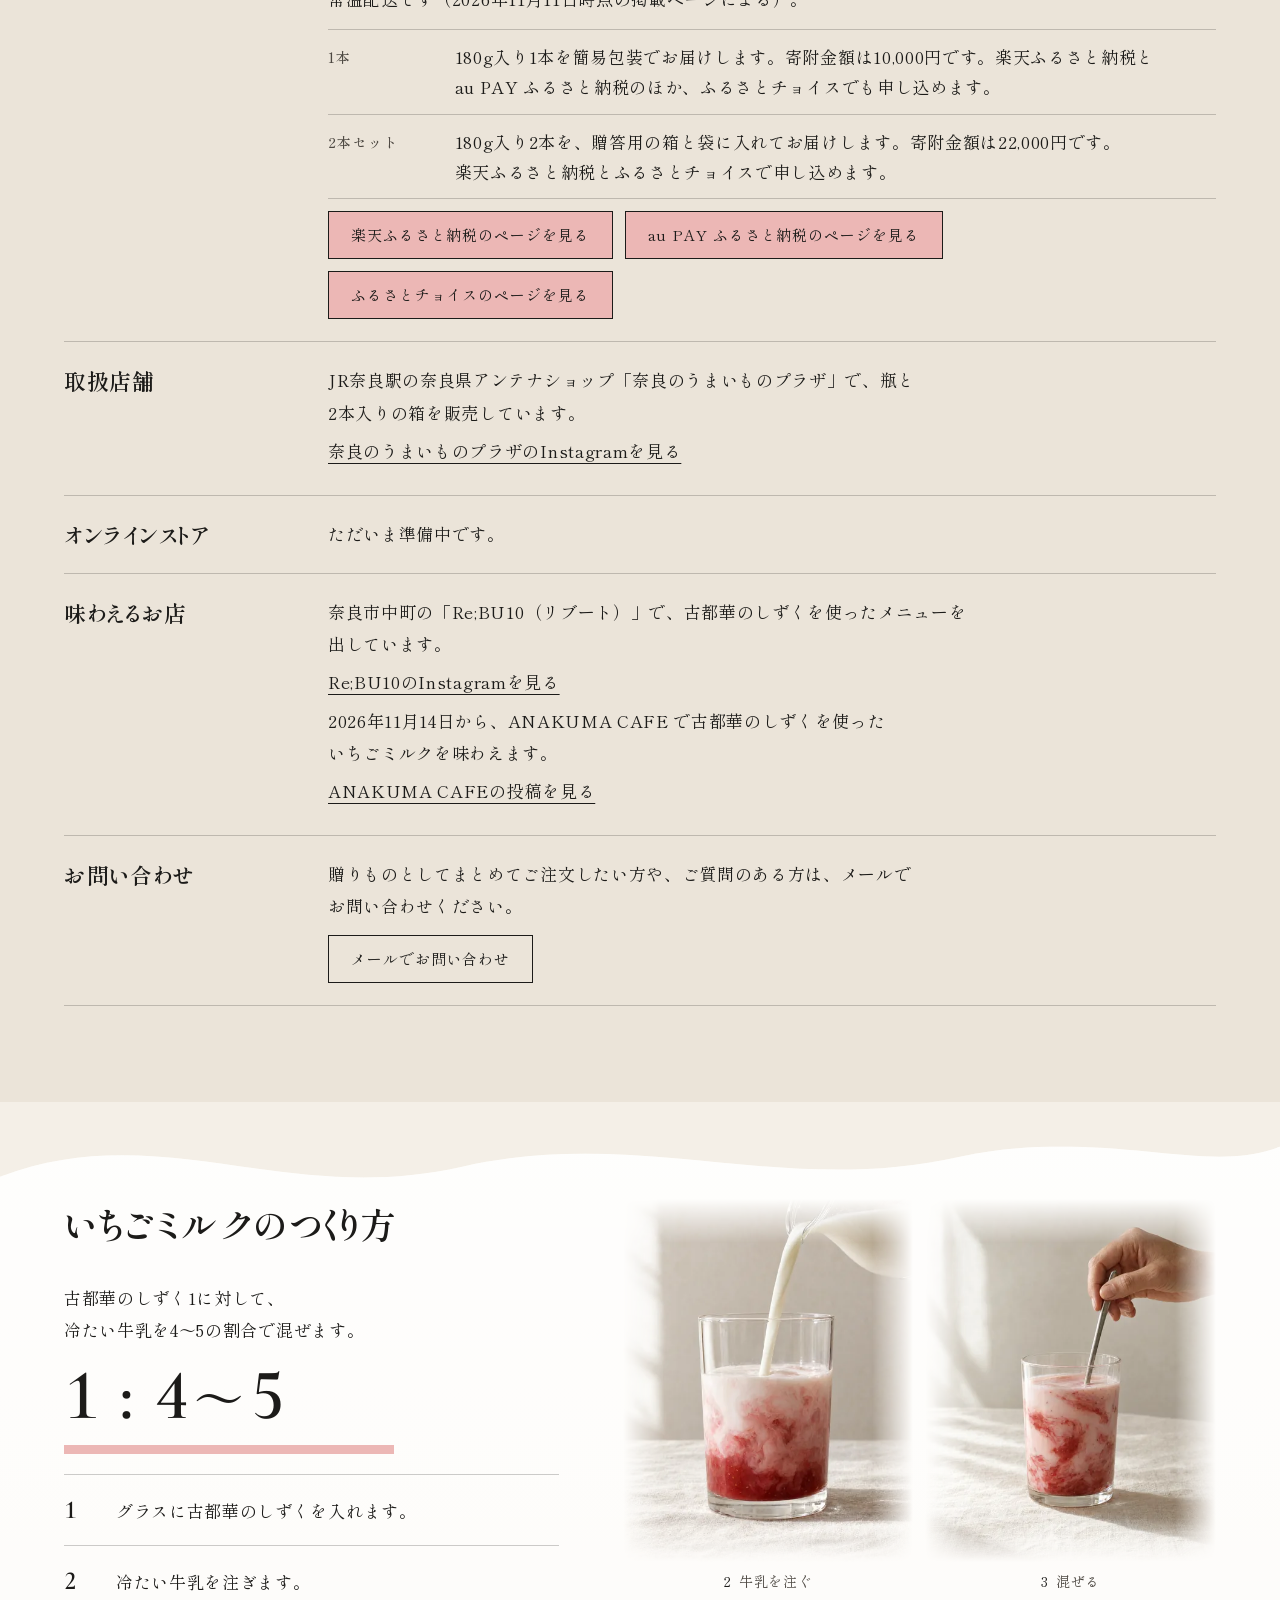
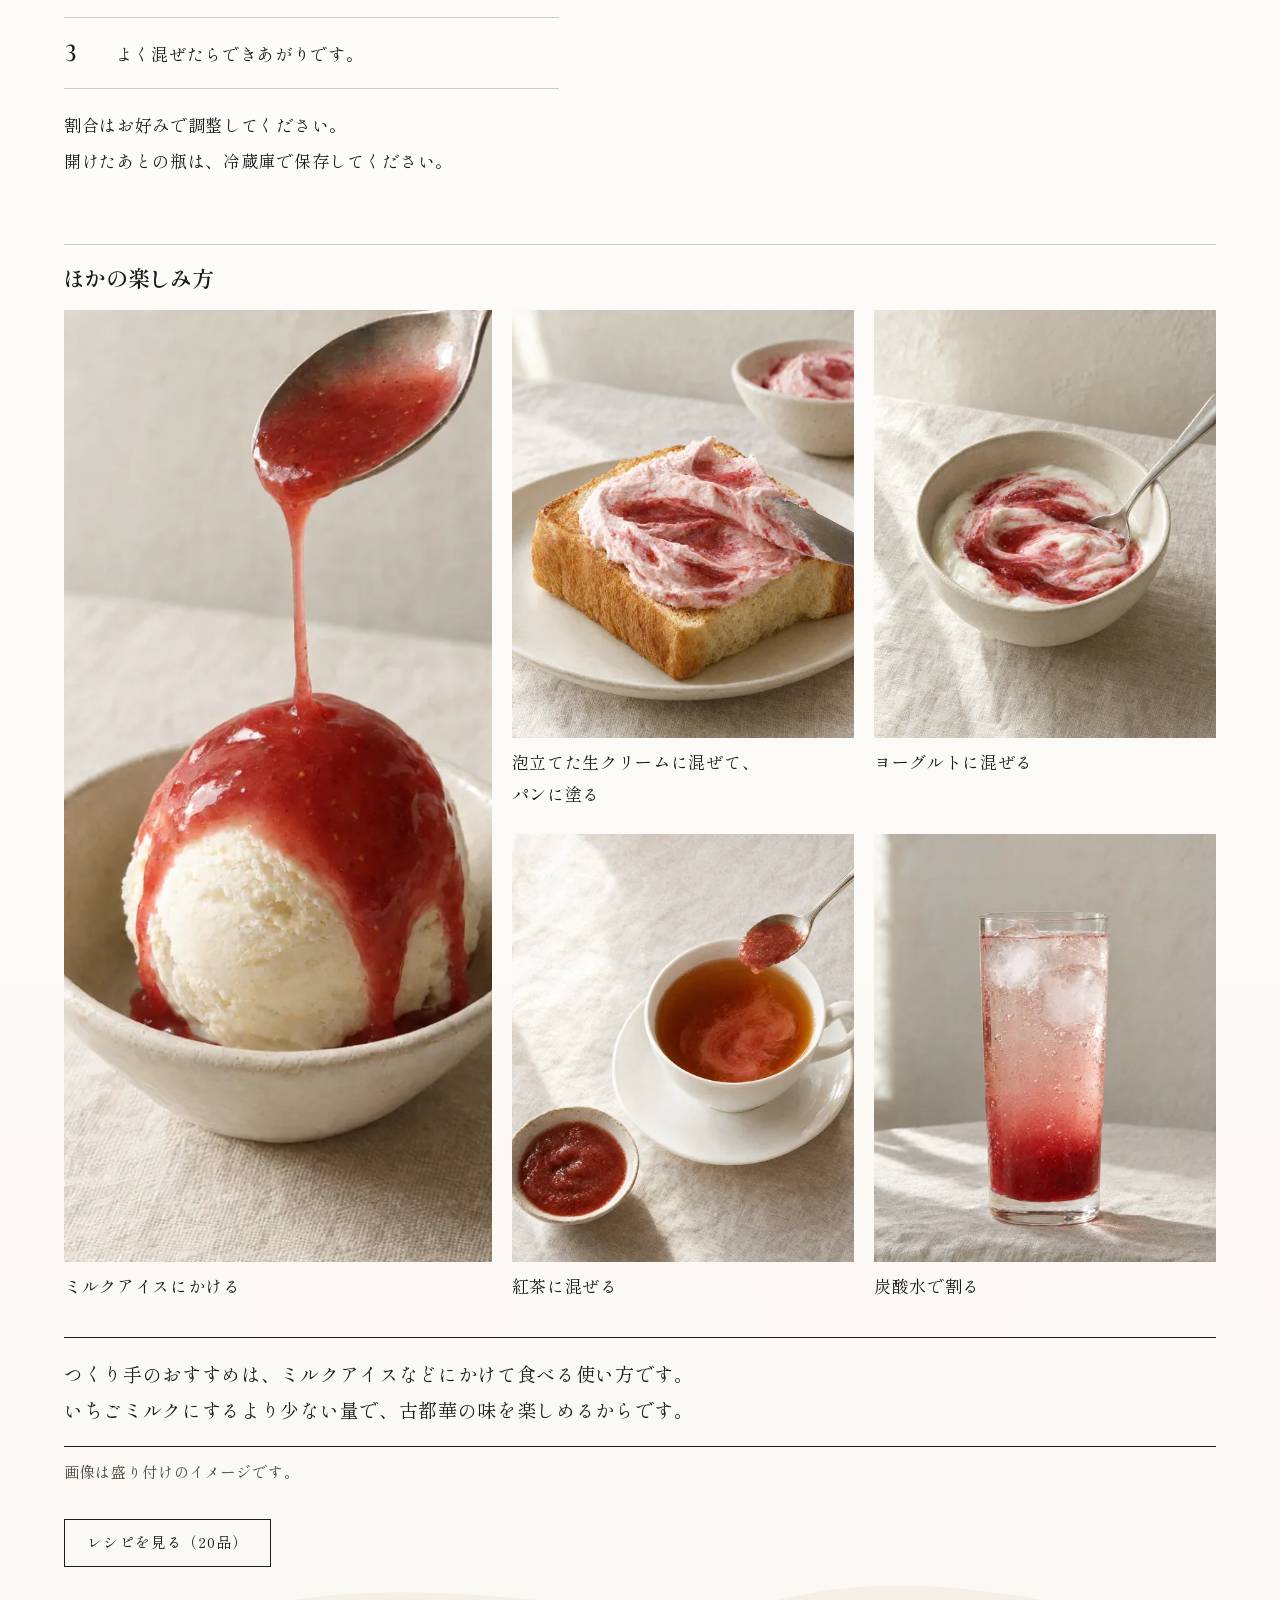
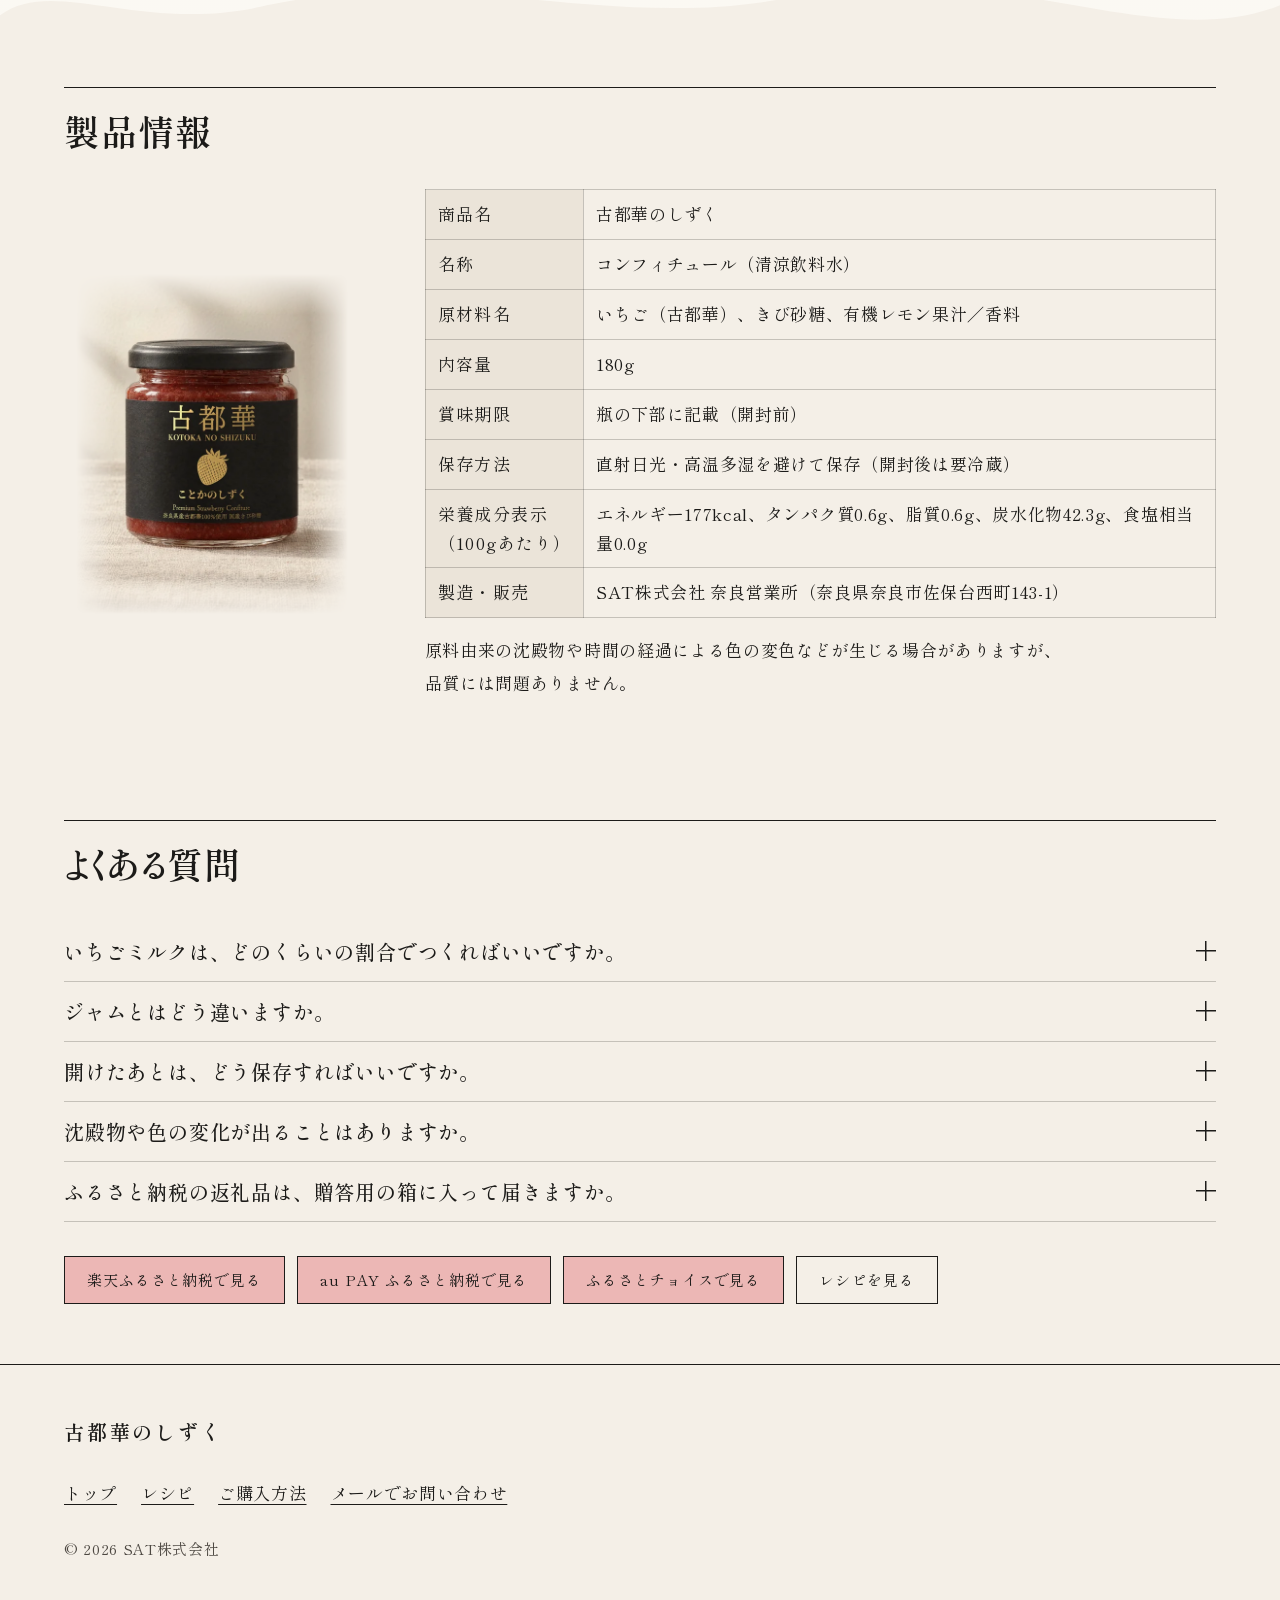
==== commit ed374176: "金の色を、はっきりした濃い金に変える（文字・ボタン・罫線・かけら） - --gold #dcc48f → #d4a437、--gold-2 #ead8ae → #e8bf58 - ヘッダーの下線とメニ" ====
--- a/index.html
+++ b/index.html
@@ -27,7 +27,7 @@
 <link rel="stylesheet" href="https://fonts.googleapis.com/css2?family=Cormorant+Garamond:wght@600&display=swap&text=0123456789%3A">
 <link rel="preload" as="image" href="./assets/lp2026/img/v2/hero-gold-sp-1080.webp" imagesrcset="./assets/lp2026/img/v2/hero-gold-sp-720.webp 720w, ./assets/lp2026/img/v2/hero-gold-sp-1080.webp 1080w, ./assets/lp2026/img/v2/hero-gold-sp-1440.webp 1440w" imagesizes="100vw" media="(max-width: 599px)" fetchpriority="high">
 <link rel="preload" as="image" href="./assets/lp2026/img/v2/hero-gold-pc-1920.webp" imagesrcset="./assets/lp2026/img/v2/hero-gold-pc-1280.webp 1280w, ./assets/lp2026/img/v2/hero-gold-pc-1920.webp 1920w, ./assets/lp2026/img/v2/hero-gold-pc-2560.webp 2560w" imagesizes="100vw" media="(min-width: 600px)" fetchpriority="high">
-<link rel="stylesheet" href="./assets/lp2026/css/site.css?v=20261112b">
+<link rel="stylesheet" href="./assets/lp2026/css/site.css?v=20261112c">
 <link rel="stylesheet" href="./assets/lp2026/css/flow.css?v=20261112c">
 <script type="application/ld+json">
 {
@@ -374,6 +374,6 @@
 </footer>
 
 <script src="./assets/lp2026/js/site.js?v=20261103" defer></script>
-<script src="./assets/lp2026/js/flakes.js?v=20261112a" defer></script>
+<script src="./assets/lp2026/js/flakes.js?v=20261112b" defer></script>
 </body>
 </html>
--- a/assets/lp2026/css/site.css
+++ b/assets/lp2026/css/site.css
@@ -12,11 +12,11 @@
   --rule: rgba(28, 27, 25, 0.22);
   --milk: #ecb7b5;
   --milk-deep: #e3a3a2;
-  /* 黒金（ヘッダーと最初の画面だけ）。金は瓶の箔に合わせた淡い色 */
+  /* 黒金（ヘッダーと最初の画面だけ）。金は、はっきりした濃い金（2026-11-11 ユーザー指示。前は淡いシャンパン色 #dcc48f） */
   --night: #15110c;
   --night-ink: #f3ecdf;
-  --gold: #dcc48f;
-  --gold-2: #ead8ae;
+  --gold: #d4a437;
+  --gold-2: #e8bf58;
 
   /* 書体（2026-11-04 高級感の依頼で見直し。すべて Google Fonts）
      本文＝Shippori Mincho、見出し・商品名＝同じ仲間でかなが大きい Shippori Mincho B1、大きな数字＝Cormorant Garamond。
@@ -102,7 +102,7 @@
   position: sticky; top: 0; z-index: 50;
   height: var(--head-h);
   background: var(--night); color: var(--night-ink);
-  border-bottom: 1px solid rgba(220, 196, 143, 0.4);
+  border-bottom: 1px solid rgba(212, 164, 55, 0.6);
   padding-top: env(safe-area-inset-top);
 }
 .site-header .bar {
@@ -126,7 +126,7 @@
 }
 .site-nav {
   position: absolute; left: 0; right: 0; top: 100%;
-  background: var(--night); border-bottom: 1px solid rgba(220, 196, 143, 0.4);
+  background: var(--night); border-bottom: 1px solid rgba(212, 164, 55, 0.6);
   padding: 4px var(--gutter) 16px;
 }
 .site-nav[hidden] { display: none; }
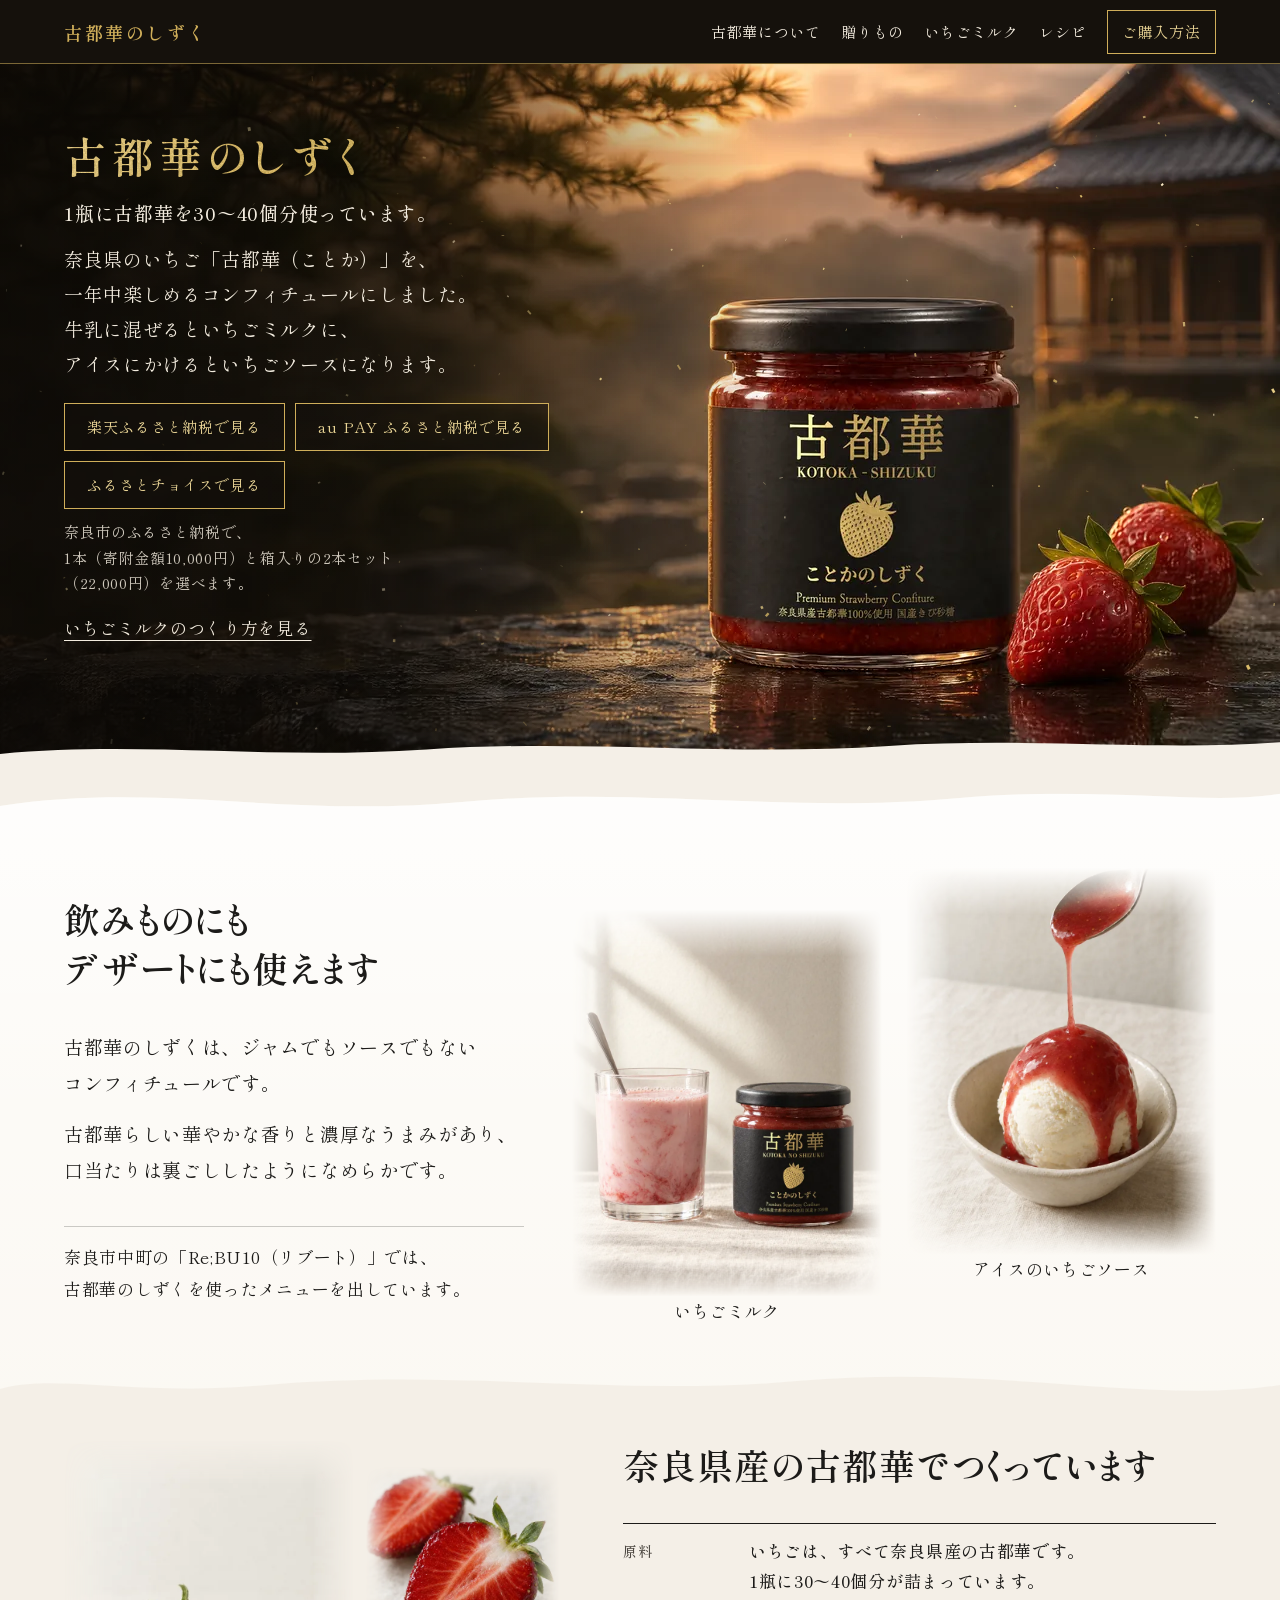
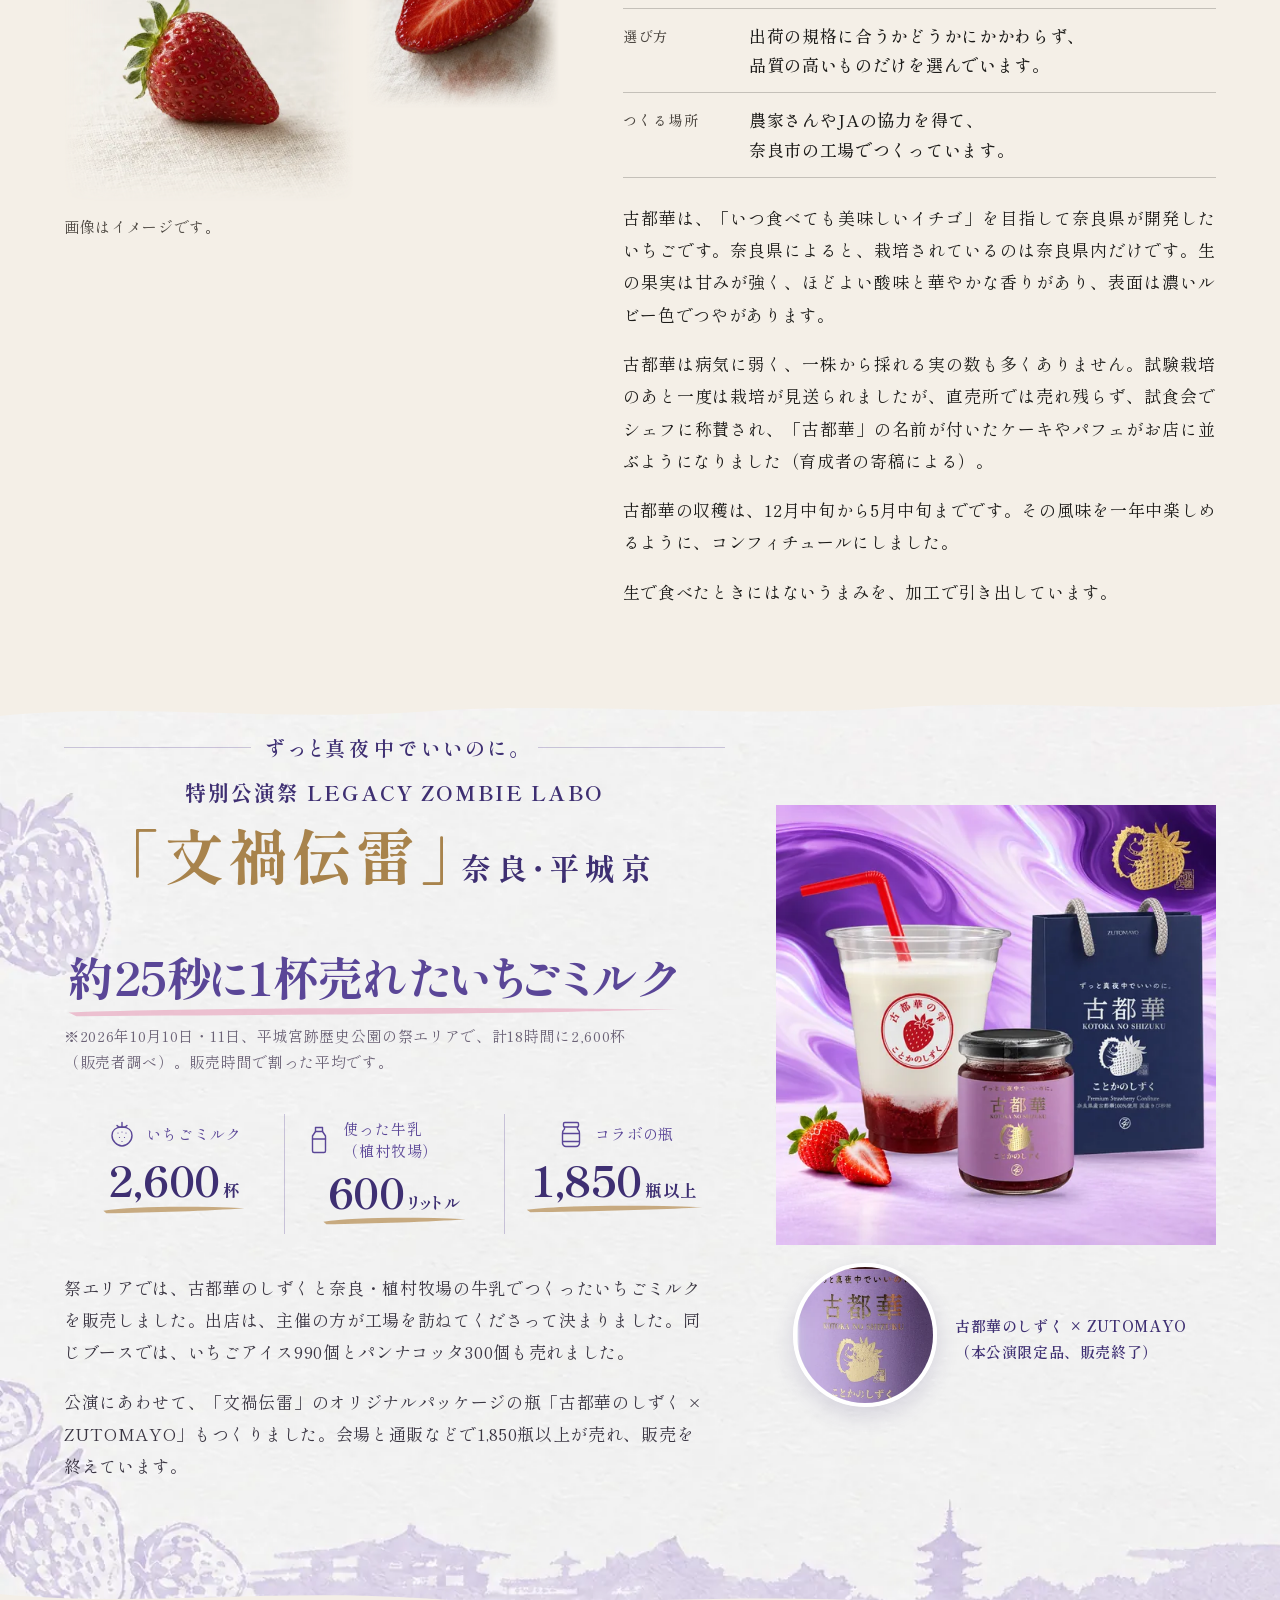
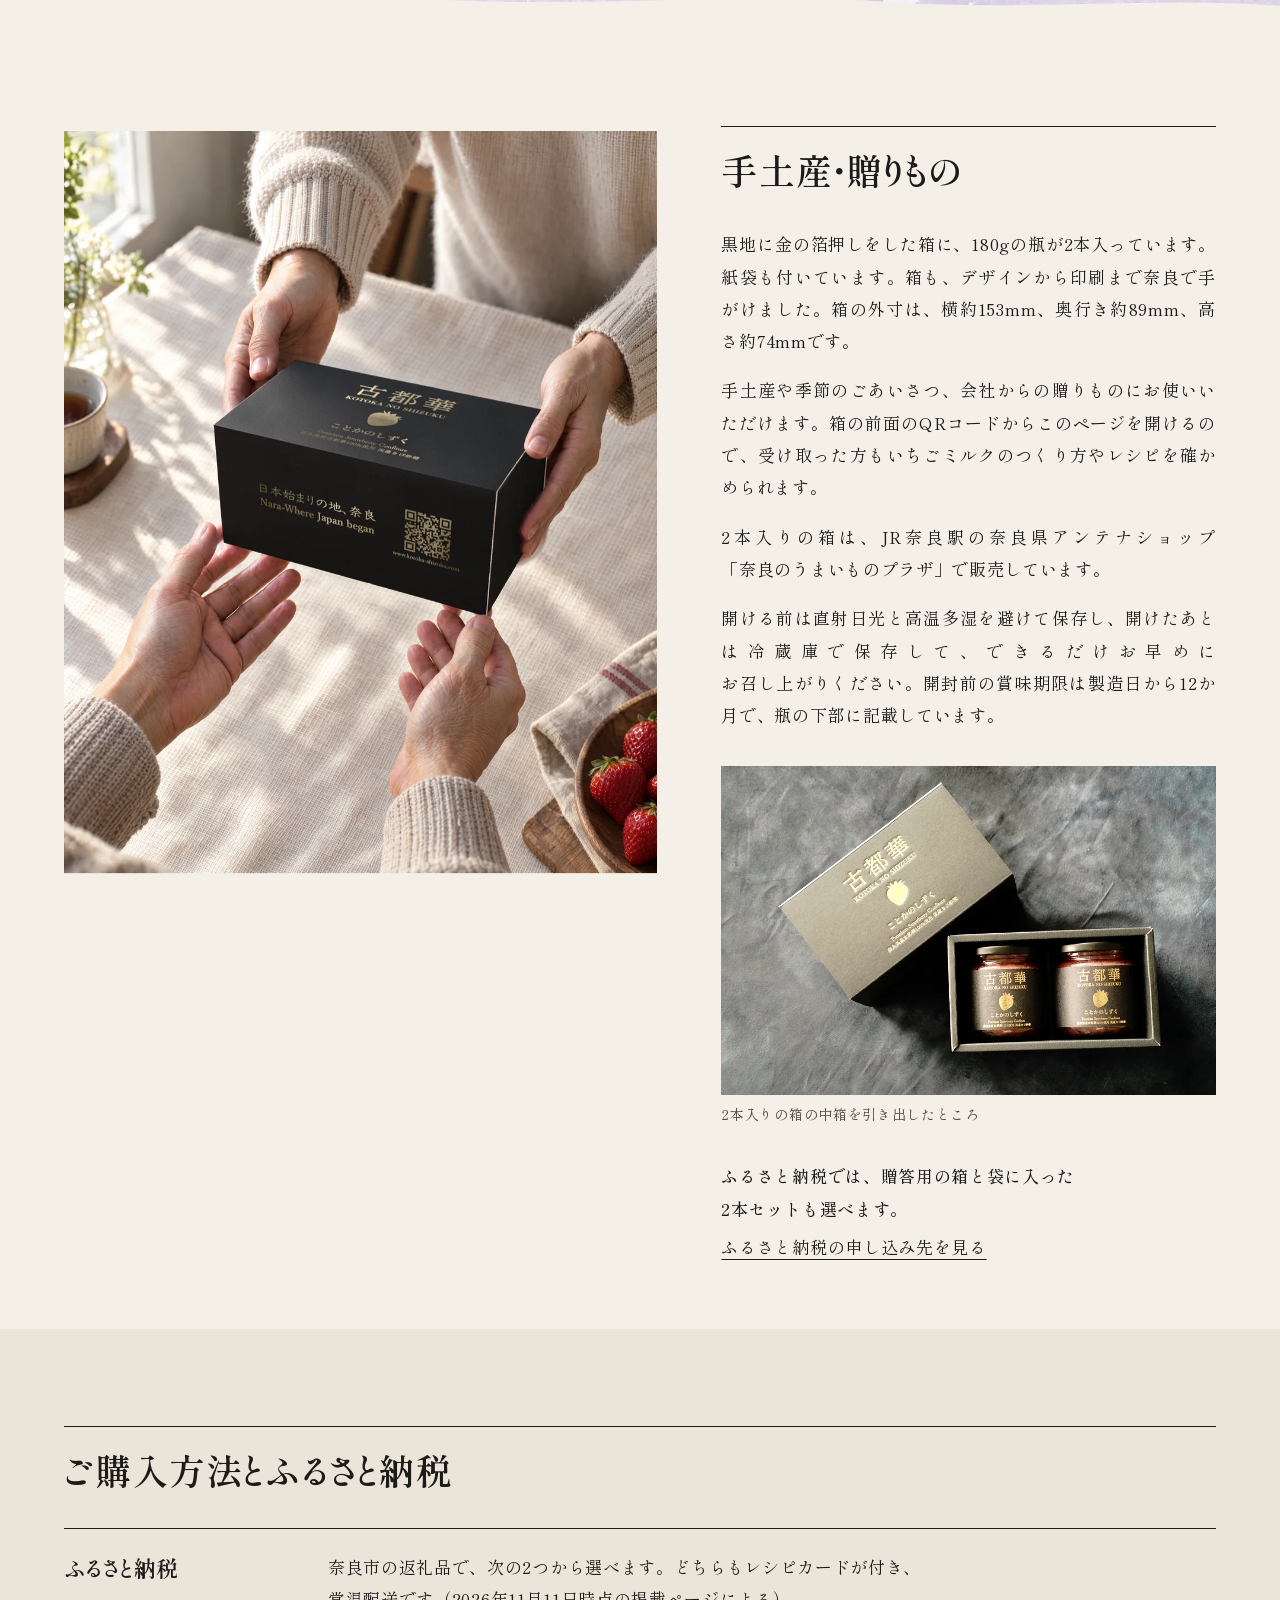
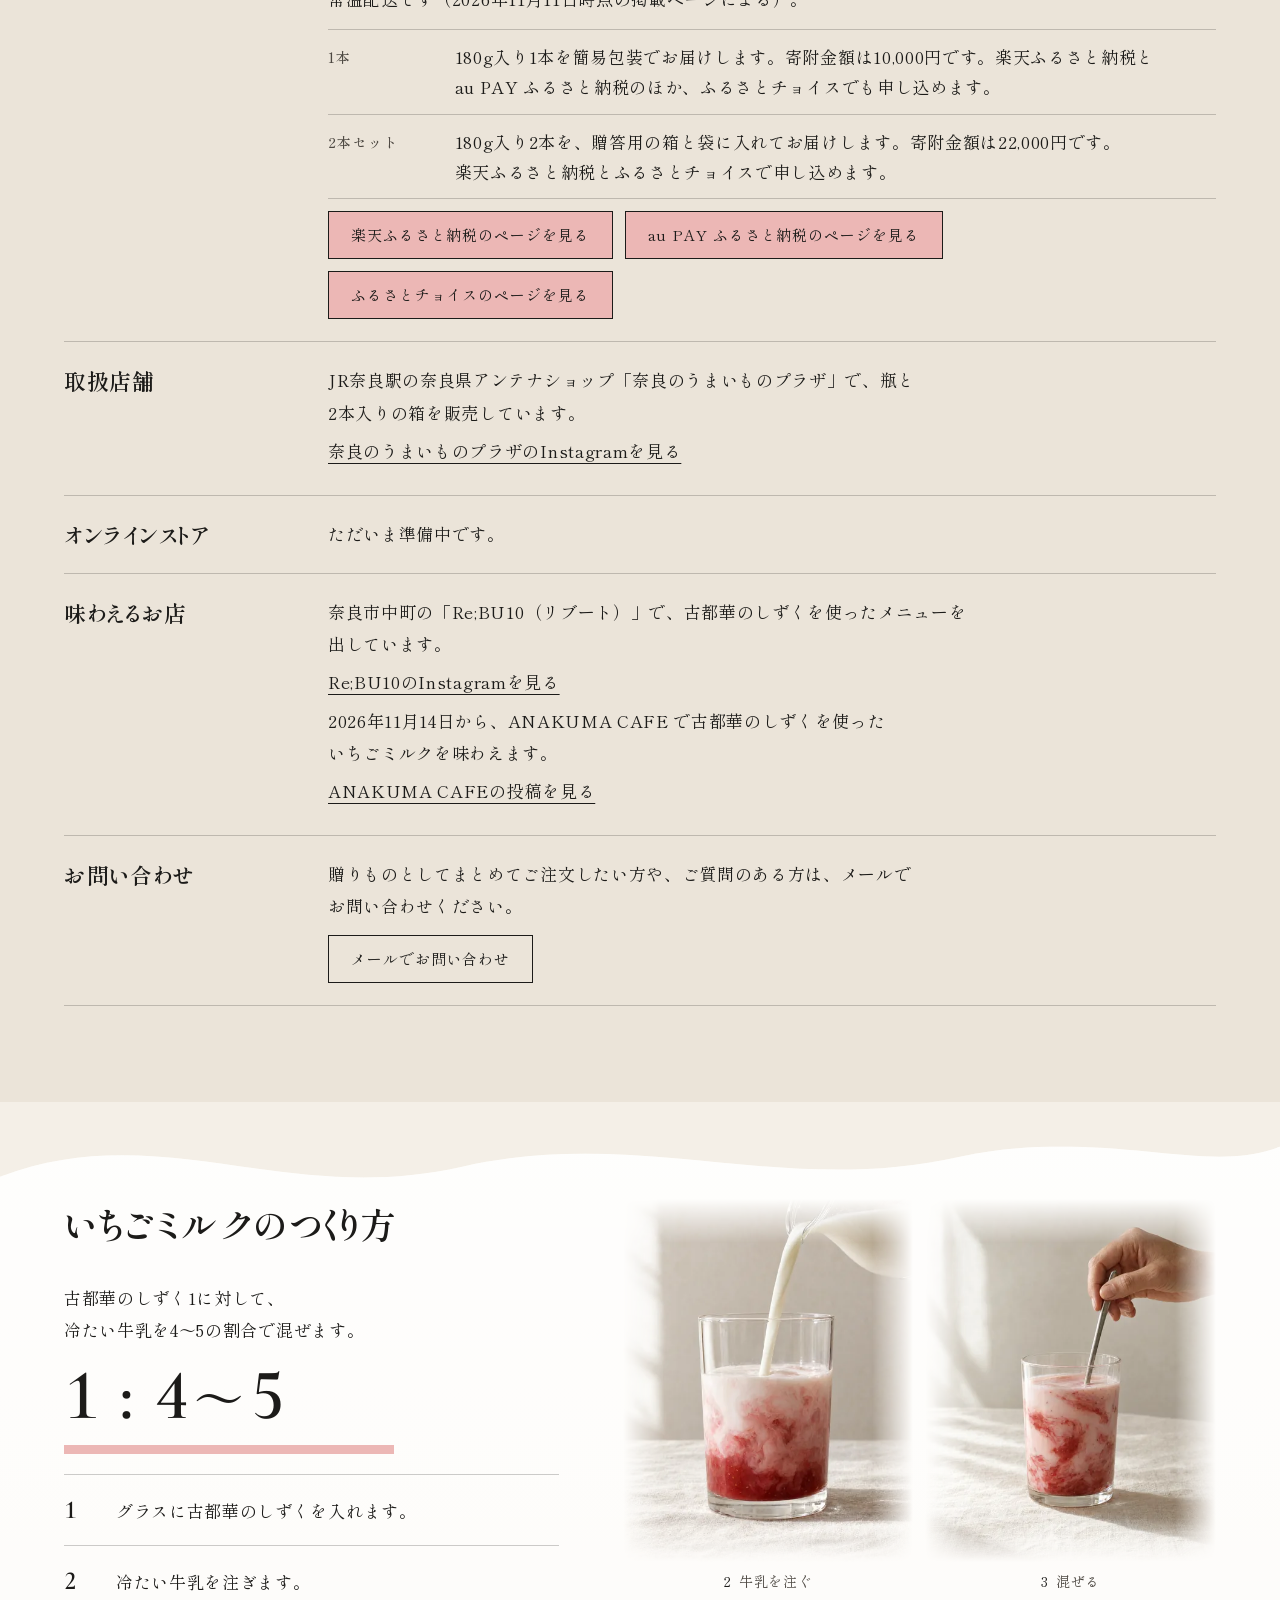
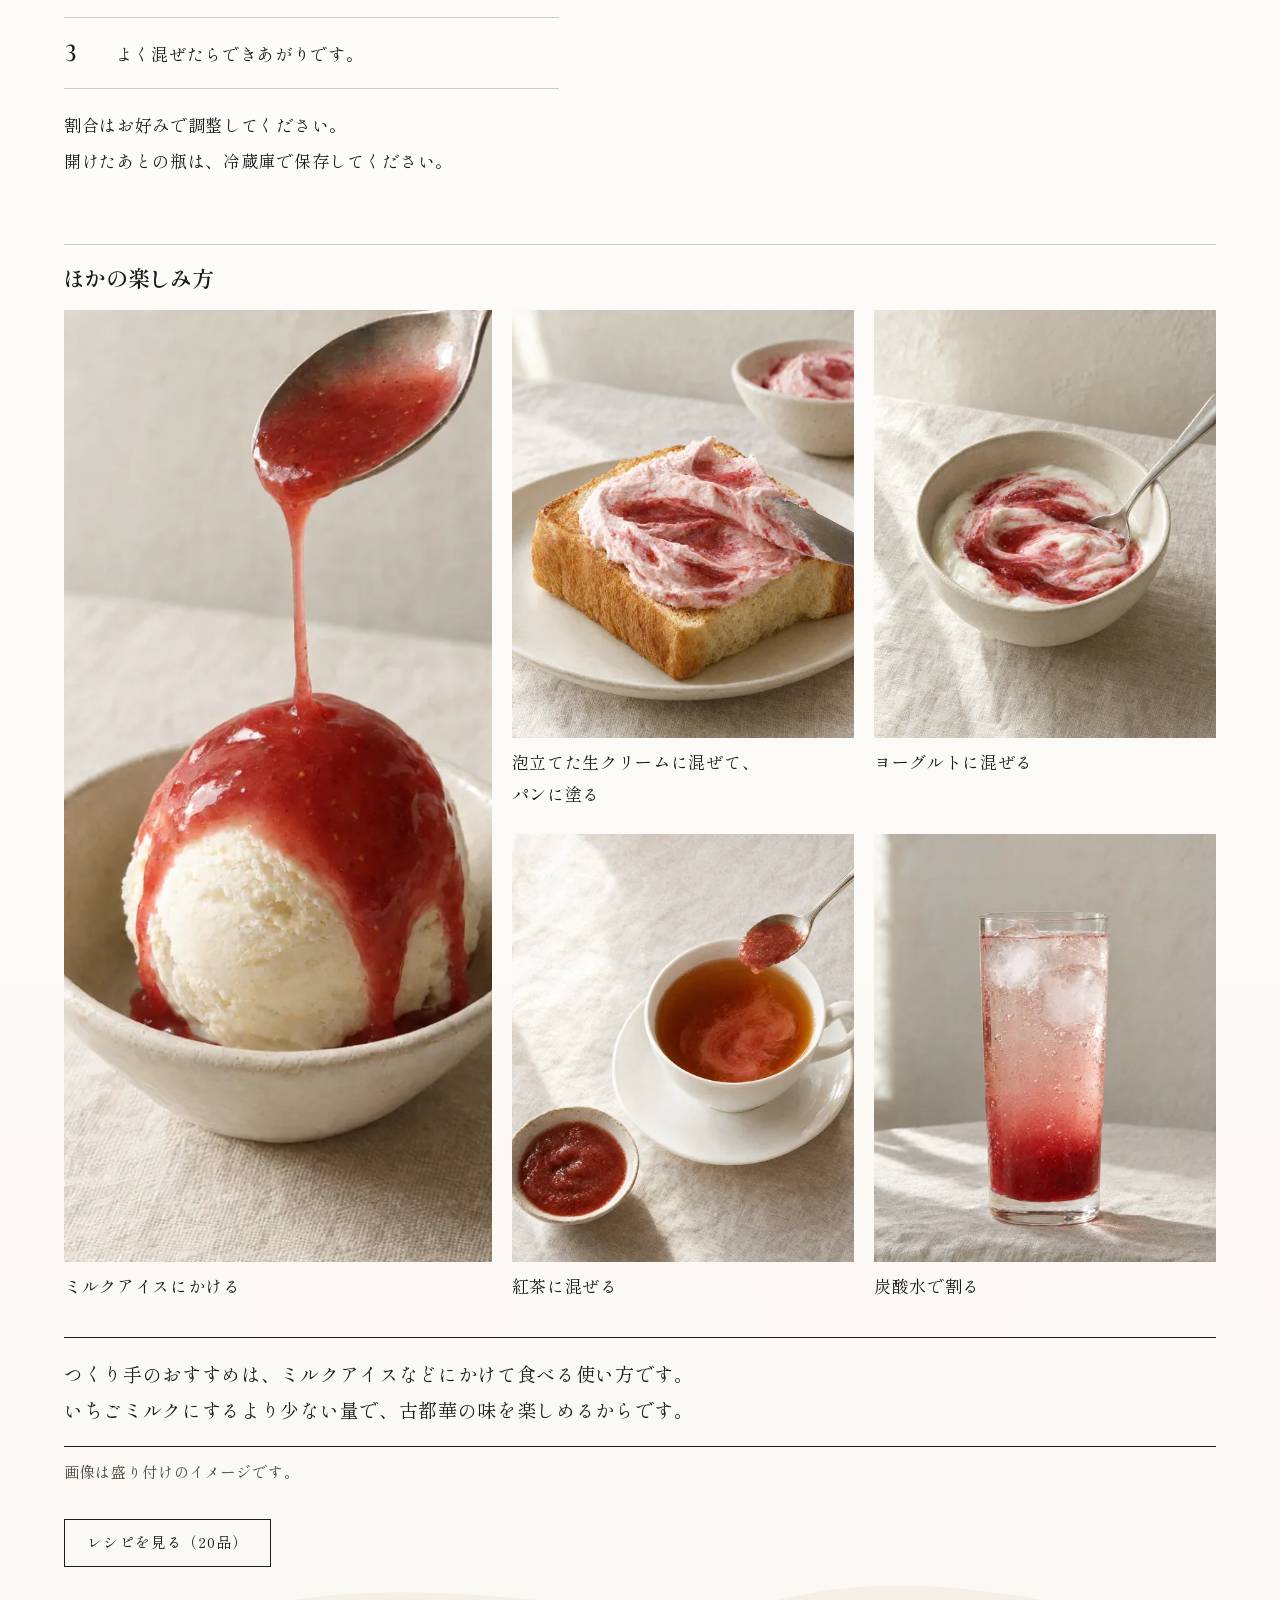
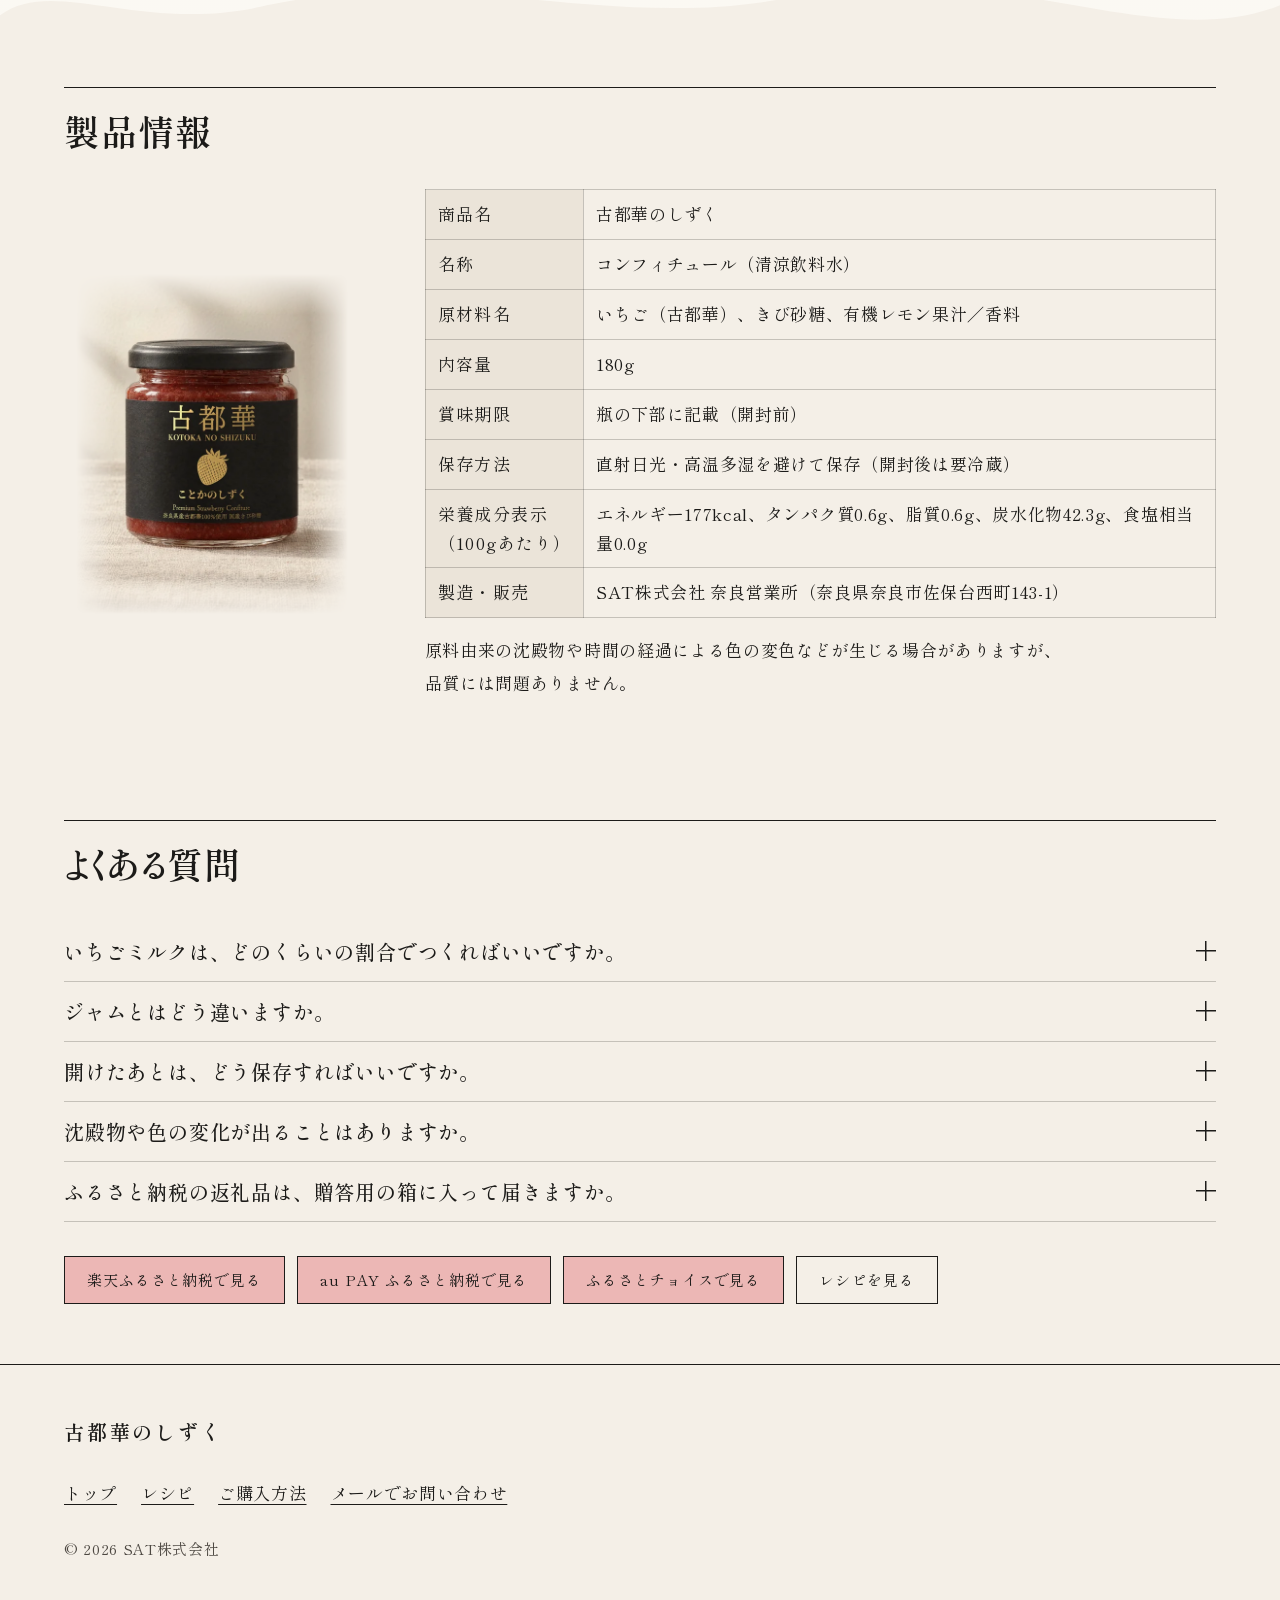
==== commit ba44f6fc: "金を面で塗らず、線と文字に使う（ボタンは金の細い枠、商品名は箔のような金） - 平らな濃い金のボタンをやめ、金の枠と金の文字に。乗せたときに金の面へ変わる - 最初の画面の商品名に、細かい粒と光の濃淡" ====
--- a/index.html
+++ b/index.html
@@ -27,8 +27,8 @@
 <link rel="stylesheet" href="https://fonts.googleapis.com/css2?family=Cormorant+Garamond:wght@600&display=swap&text=0123456789%3A">
 <link rel="preload" as="image" href="./assets/lp2026/img/v2/hero-gold-sp-1080.webp" imagesrcset="./assets/lp2026/img/v2/hero-gold-sp-720.webp 720w, ./assets/lp2026/img/v2/hero-gold-sp-1080.webp 1080w, ./assets/lp2026/img/v2/hero-gold-sp-1440.webp 1440w" imagesizes="100vw" media="(max-width: 599px)" fetchpriority="high">
 <link rel="preload" as="image" href="./assets/lp2026/img/v2/hero-gold-pc-1920.webp" imagesrcset="./assets/lp2026/img/v2/hero-gold-pc-1280.webp 1280w, ./assets/lp2026/img/v2/hero-gold-pc-1920.webp 1920w, ./assets/lp2026/img/v2/hero-gold-pc-2560.webp 2560w" imagesizes="100vw" media="(min-width: 600px)" fetchpriority="high">
-<link rel="stylesheet" href="./assets/lp2026/css/site.css?v=20261112c">
-<link rel="stylesheet" href="./assets/lp2026/css/flow.css?v=20261112c">
+<link rel="stylesheet" href="./assets/lp2026/css/site.css?v=20261112d">
+<link rel="stylesheet" href="./assets/lp2026/css/flow.css?v=20261112d">
 <script type="application/ld+json">
 {
   "@context": "https://schema.org",
@@ -374,6 +374,6 @@
 </footer>
 
 <script src="./assets/lp2026/js/site.js?v=20261103" defer></script>
-<script src="./assets/lp2026/js/flakes.js?v=20261112b" defer></script>
+<script src="./assets/lp2026/js/flakes.js?v=20261112c" defer></script>
 </body>
 </html>
--- a/assets/lp2026/css/site.css
+++ b/assets/lp2026/css/site.css
@@ -12,11 +12,12 @@
   --rule: rgba(28, 27, 25, 0.22);
   --milk: #ecb7b5;
   --milk-deep: #e3a3a2;
-  /* 黒金（ヘッダーと最初の画面だけ）。金は、はっきりした濃い金（2026-11-11 ユーザー指示。前は淡いシャンパン色 #dcc48f） */
+  /* 黒金（ヘッダーと最初の画面だけ）。金は面で塗らず、線と文字に使う（2026-11-11。平らな濃い金 #d4a437 のボタンは「上質さがない」とのことで取りやめ）。
+     --gold＝線と商品名、--gold-2＝ボタンの文字と、押したときの面 */
   --night: #15110c;
   --night-ink: #f3ecdf;
-  --gold: #d4a437;
-  --gold-2: #e8bf58;
+  --gold: #cfae5a;
+  --gold-2: #ead596;
 
   /* 書体（2026-11-04 高級感の依頼で見直し。すべて Google Fonts）
      本文＝Shippori Mincho、見出し・商品名＝同じ仲間でかなが大きい Shippori Mincho B1、大きな数字＝Cormorant Garamond。
@@ -102,7 +103,7 @@
   position: sticky; top: 0; z-index: 50;
   height: var(--head-h);
   background: var(--night); color: var(--night-ink);
-  border-bottom: 1px solid rgba(212, 164, 55, 0.6);
+  border-bottom: 1px solid rgba(207, 174, 90, 0.55);
   padding-top: env(safe-area-inset-top);
 }
 .site-header .bar {
@@ -126,7 +127,7 @@
 }
 .site-nav {
   position: absolute; left: 0; right: 0; top: 100%;
-  background: var(--night); border-bottom: 1px solid rgba(212, 164, 55, 0.6);
+  background: var(--night); border-bottom: 1px solid rgba(207, 174, 90, 0.55);
   padding: 4px var(--gutter) 16px;
 }
 .site-nav[hidden] { display: none; }
@@ -139,9 +140,9 @@
 .site-nav li.nav-buy { border: 0; padding-top: 12px; }
 .site-nav .nav-buy a { justify-content: center; }
 /* ヘッダーの中のボタンは金。文字は黒 */
-.site-header .btn-main { background: var(--gold); border-color: var(--gold); color: var(--night); }
+.site-header .btn-main { background: transparent; border-color: var(--gold); color: var(--gold-2); }
 @media (hover: hover) and (pointer: fine) {
-  .site-header .btn-main:hover { background: var(--gold-2); border-color: var(--gold-2); }
+  .site-header .btn-main:hover { background: var(--gold-2); border-color: var(--gold-2); color: var(--night); }
   .site-header .menu-btn:hover { background: rgba(243, 236, 223, 0.1); }
 }
 .site-header :focus-visible { outline-color: var(--gold-2); }
--- a/assets/lp2026/css/flow.css
+++ b/assets/lp2026/css/flow.css
@@ -85,11 +85,20 @@
 .fv-photo::after { content: ""; position: absolute; left: 0; right: 0; bottom: 0; height: 12%; pointer-events: none;
   background: linear-gradient(to bottom, rgba(21, 17, 12, 0), var(--fv-bg)); }
 .fv h1 { color: var(--fv-gold); }
+/* 商品名は箔のように、細かい粒と左上からの光を持たせる。画像が届くまでは下の単色が見える */
+@supports ((-webkit-background-clip: text) or (background-clip: text)) {
+  .fv h1 { background-color: var(--fv-gold);
+    background-image: linear-gradient(100deg, rgba(255, 246, 214, 0.22) 0%, rgba(255, 246, 214, 0) 40%, rgba(60, 40, 0, 0.20) 100%), url("../img/ui/gold-foil.webp");
+    background-size: 100% 100%, 128px 128px;
+    -webkit-background-clip: text; background-clip: text; color: transparent; -webkit-text-fill-color: transparent; }
+}
 .fv-text { padding-bottom: calc(6.25vw + 28px); }
 .fv .fv-note { color: var(--fv-ink-2); }
 .fv .text-link { color: var(--fv-ink); }
-.fv .btn-main { background: var(--fv-gold); border-color: var(--fv-gold); color: #15110c; }
-@media (hover: hover) and (pointer: fine) { .fv .btn-main:hover { background: var(--fv-gold-2); border-color: var(--fv-gold-2); } }
+/* ボタンは金の細い枠と金の文字。面は黒を透かす。押せることは、乗せたときに金の面へ変わることで示す */
+.fv .btn-main { background: rgba(21, 17, 12, 0.5); border-color: var(--fv-gold); color: var(--fv-gold-2); }
+@media (hover: hover) and (pointer: fine) { .fv .btn-main:hover { background: var(--fv-gold-2); border-color: var(--fv-gold-2); color: #15110c; } }
+.fv .btn-main:active { background: var(--fv-gold-2); color: #15110c; }
 .fv :focus-visible { outline-color: var(--fv-gold-2); }
 .fv > .e-fvwave { bottom: -1px; }
 @media (min-width: 1024px) {
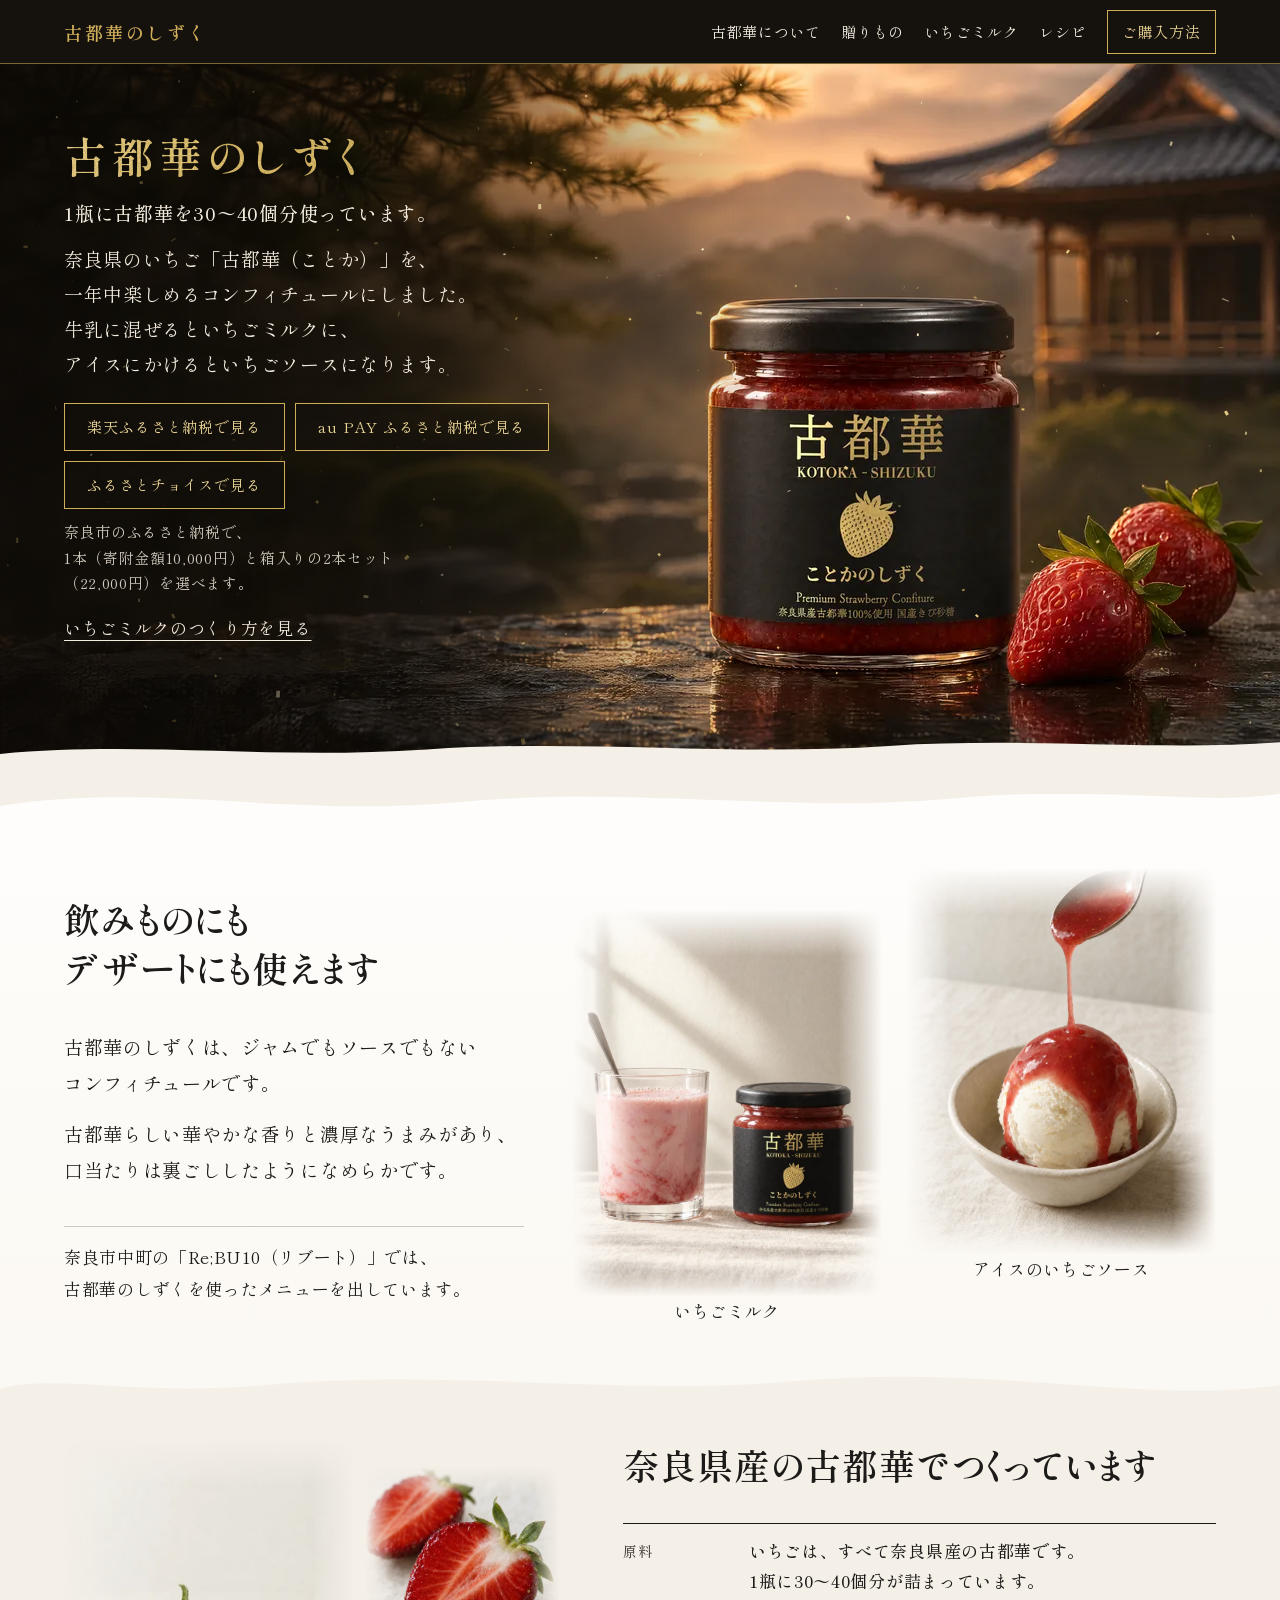
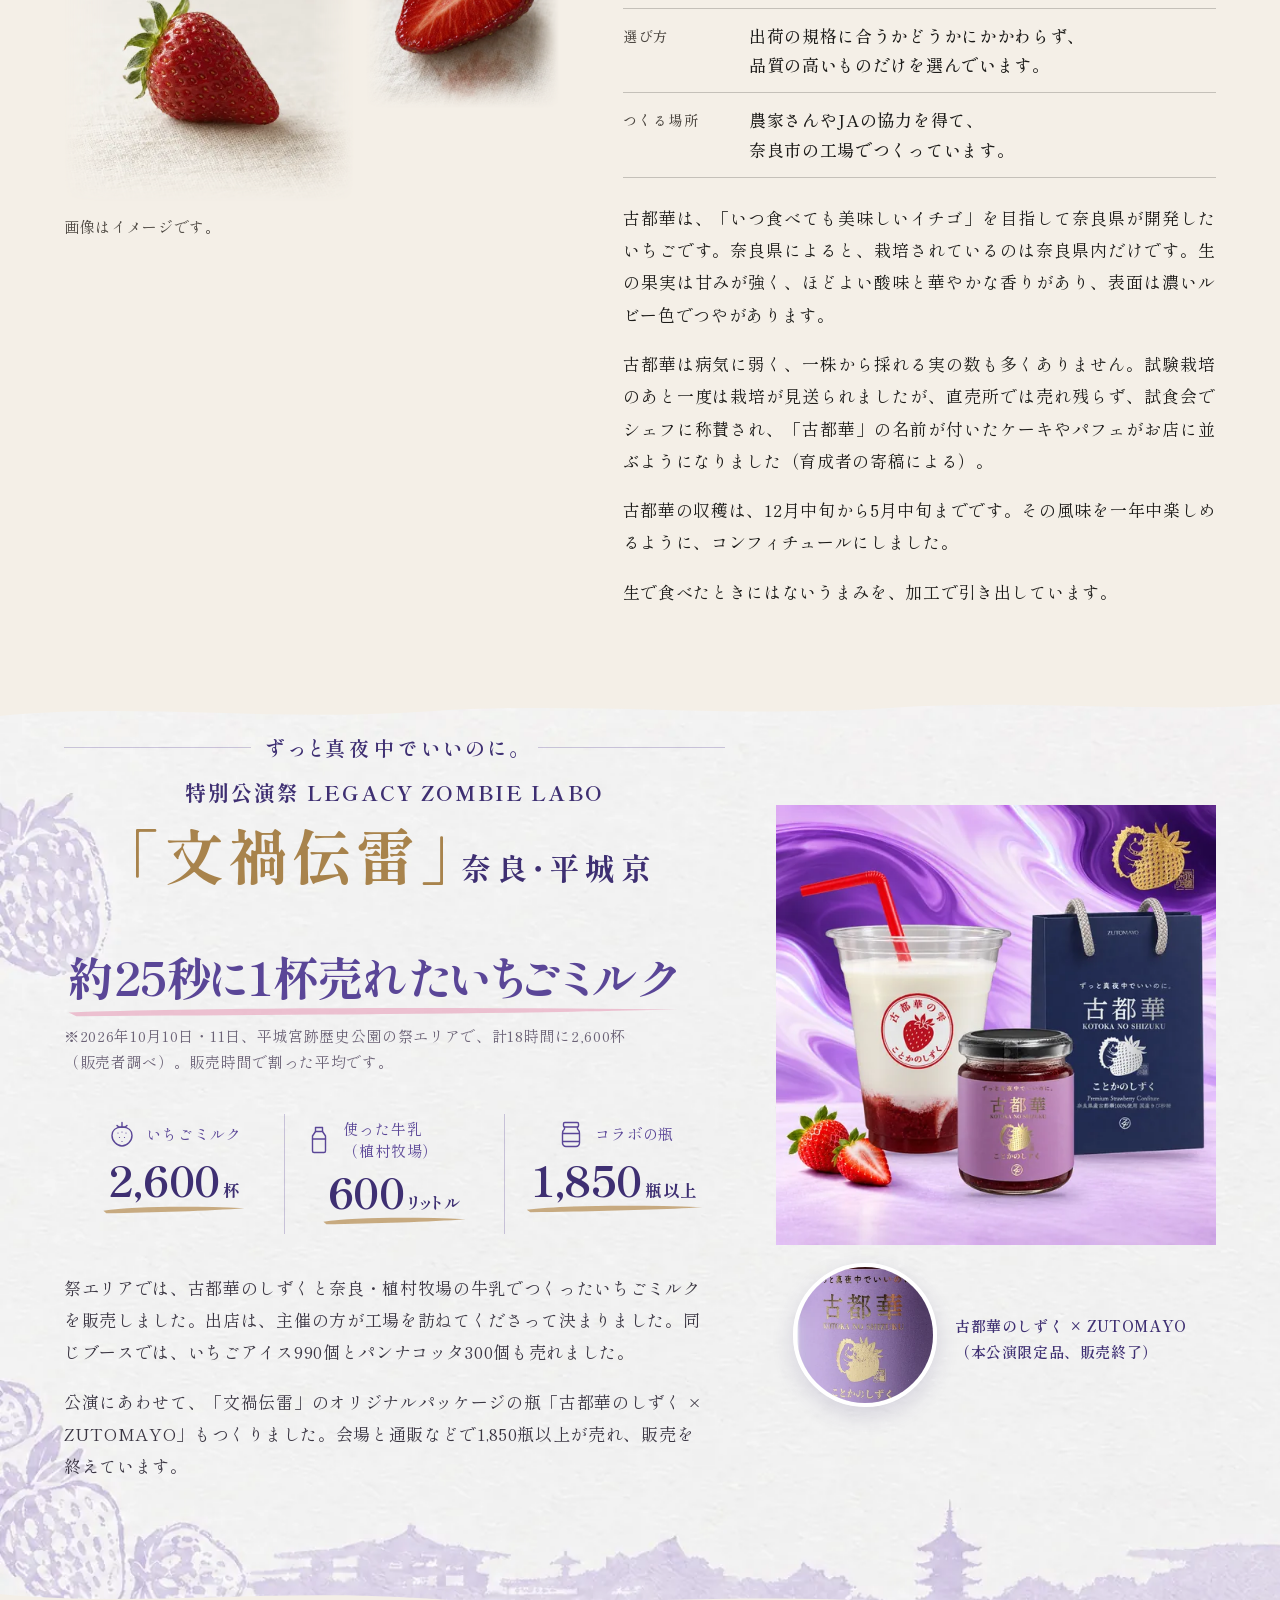
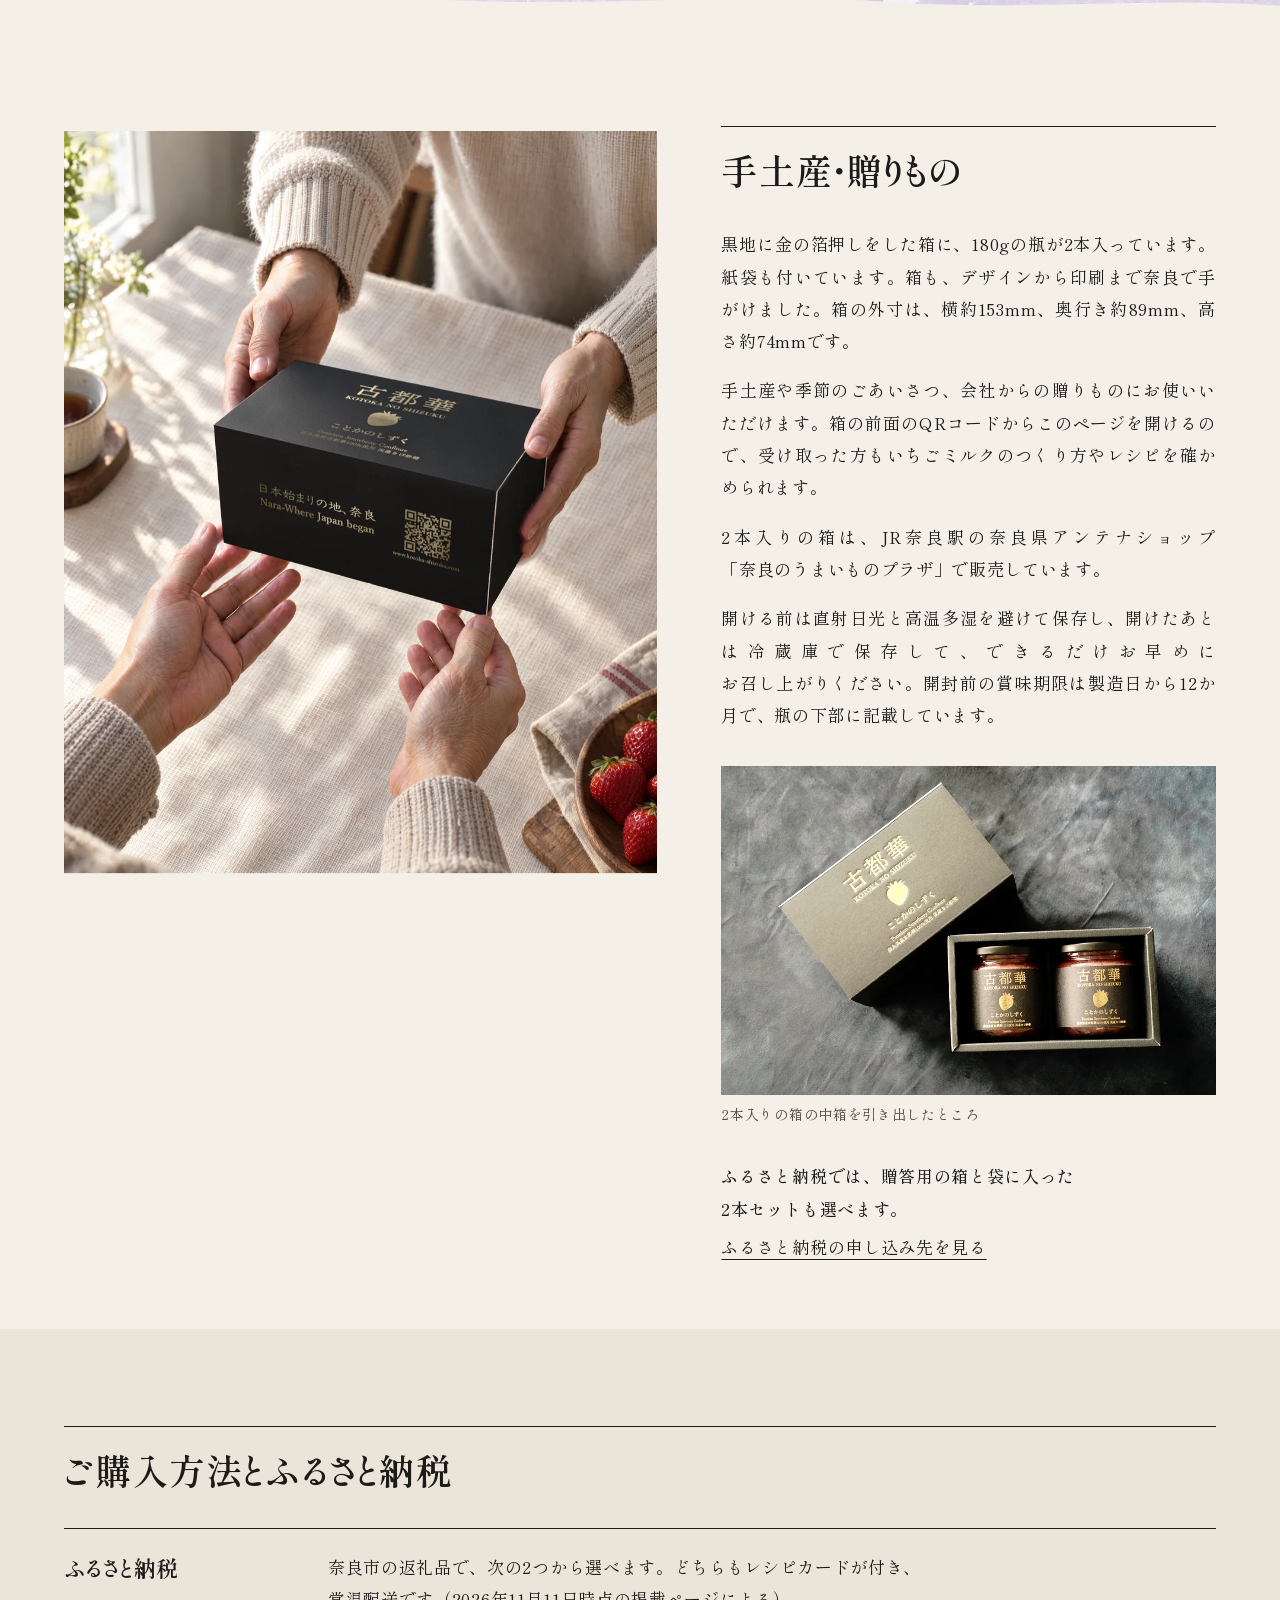
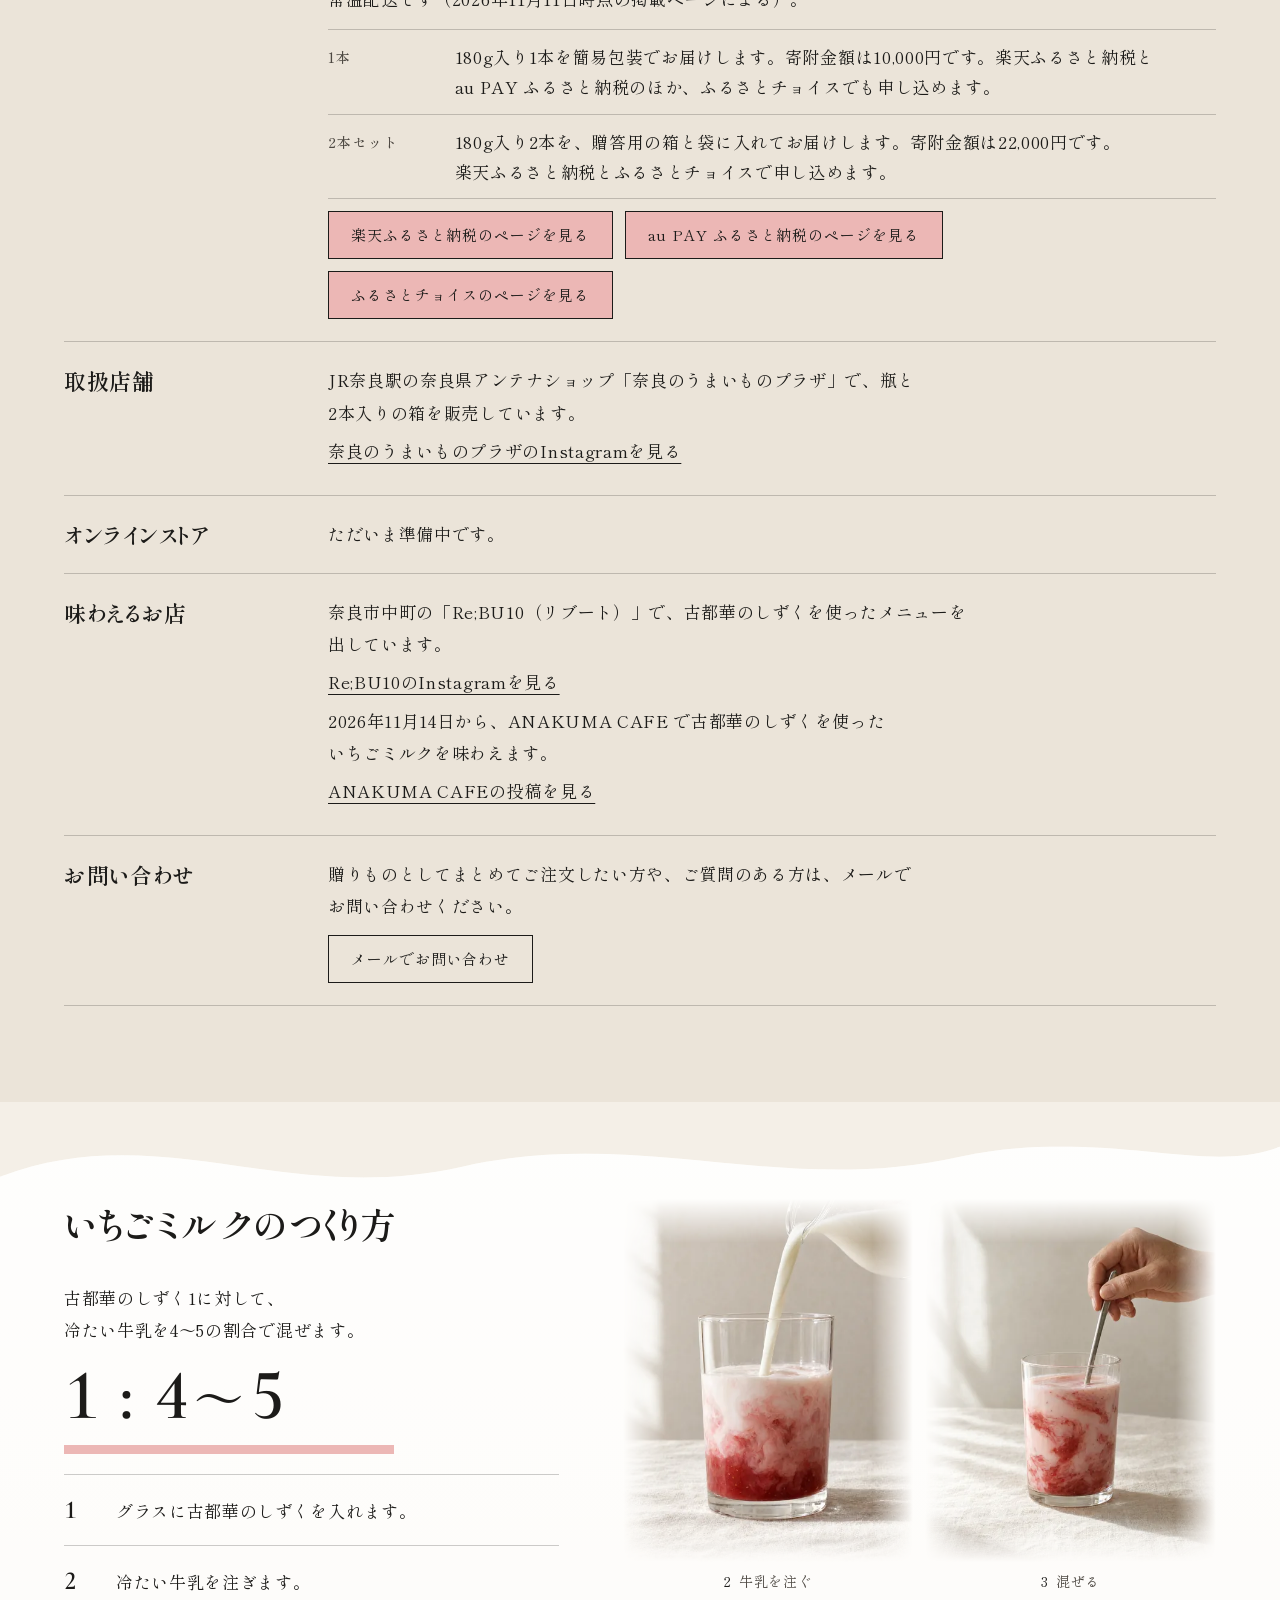
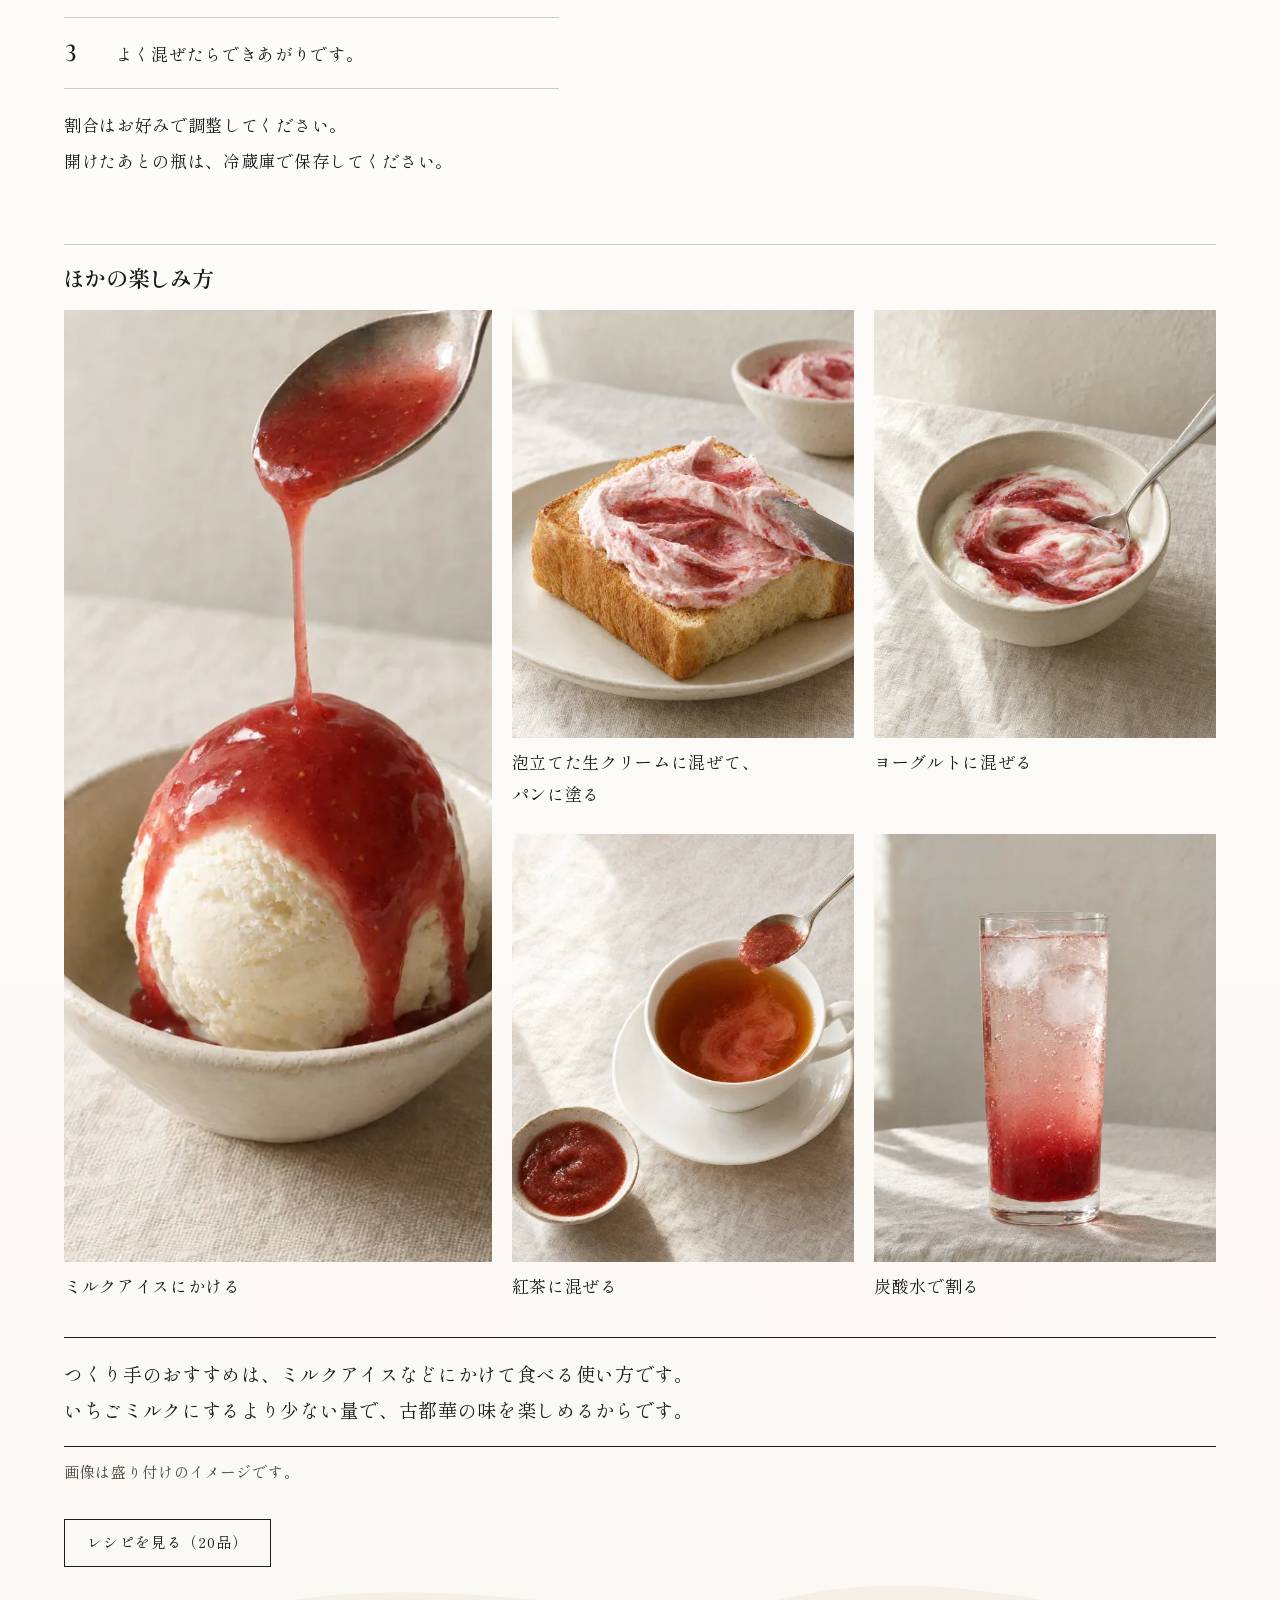
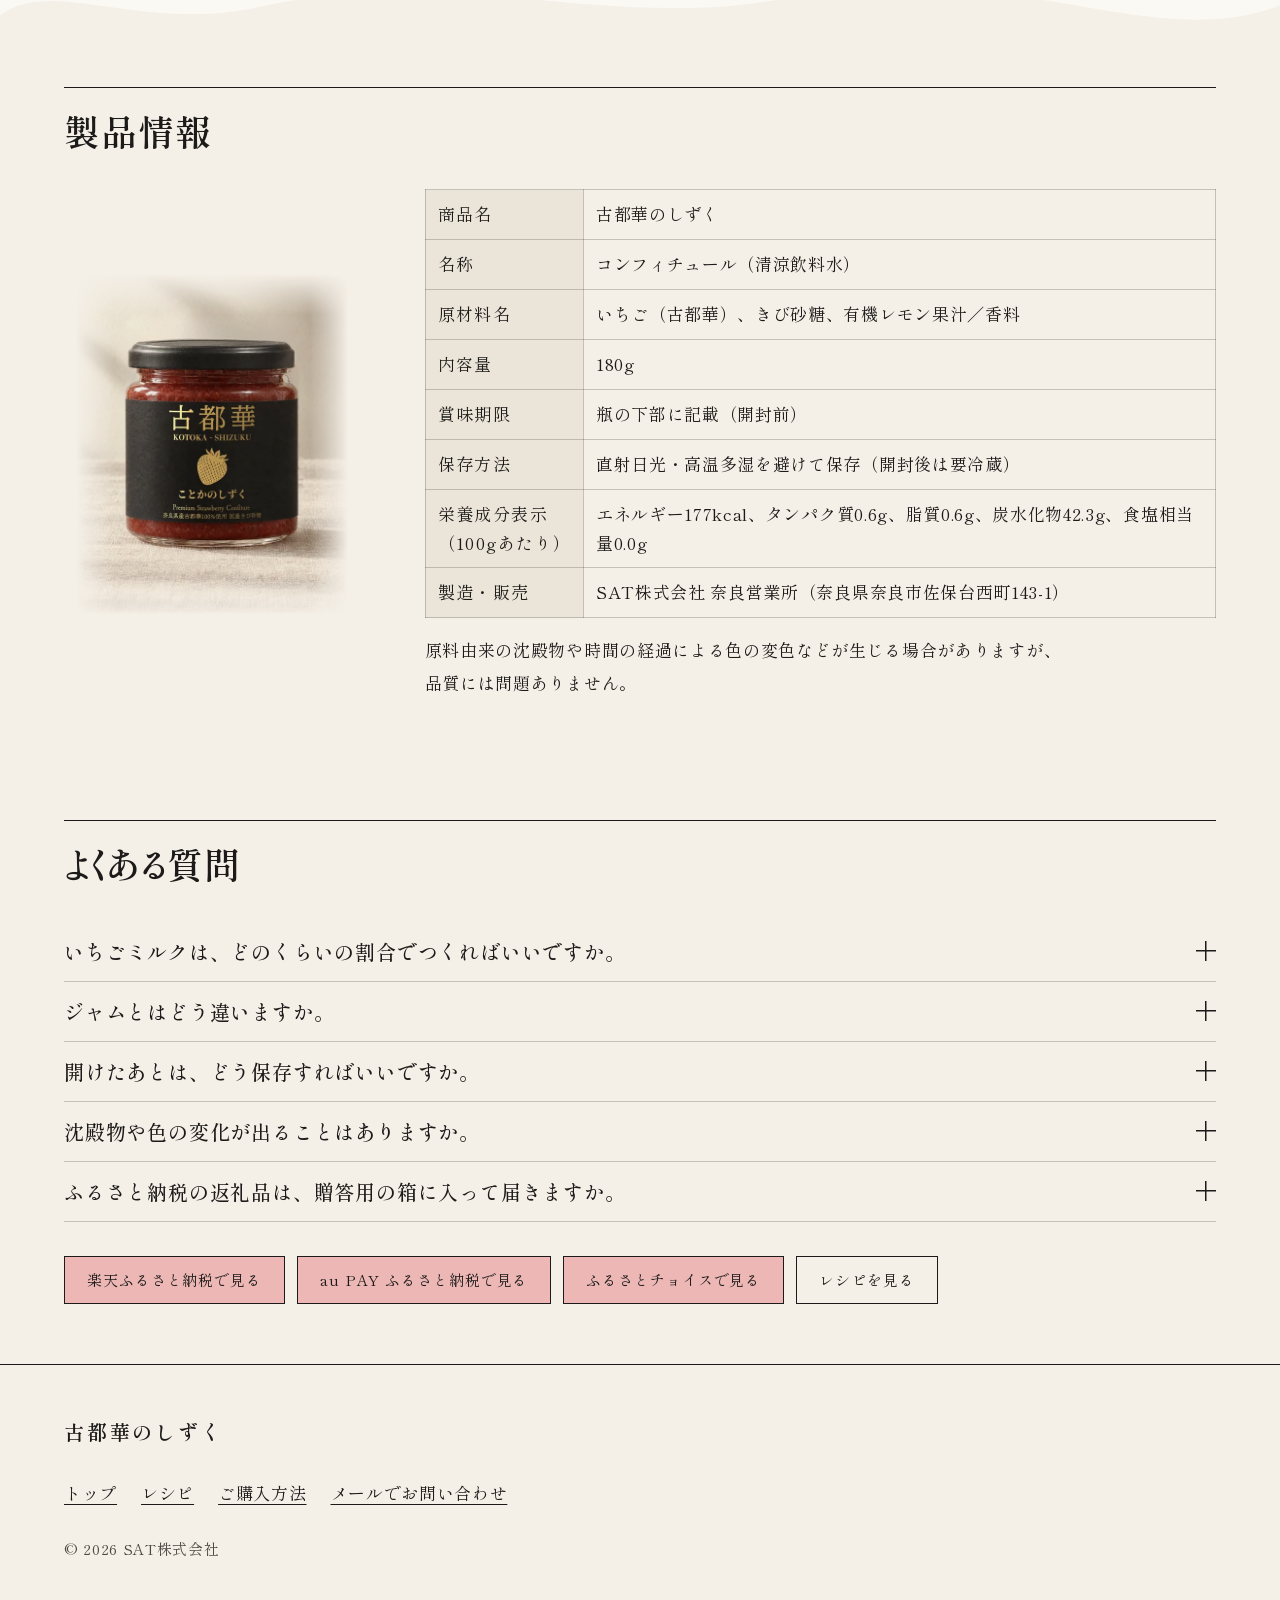
==== commit 8c595927: "つくり方3枚目と製品情報の瓶のラベルを KOTOKA - SHIZUKU に差し替える - 正式データ（03_ボトル用_ピンクいちご）のラベルを、前回と同じ位置に合成 - 画像は howto-done" ====
--- a/index.html
+++ b/index.html
@@ -100,7 +100,7 @@
       <p class="scene-lead">古都華らしい華やかな香りと濃厚なうまみがあり、口当たりは裏ごししたように<span class="nb">なめらかです。</span></p>
       <div class="scene-grid">
         <figure>
-          <img src="./assets/lp2026/img/v2/howto-done-1200.webp" srcset="./assets/lp2026/img/v2/howto-done-480.webp 480w, ./assets/lp2026/img/v2/howto-done-800.webp 800w, ./assets/lp2026/img/v2/howto-done-1200.webp 1200w" sizes="(min-width: 900px) 46vw, 46vw" width="1200" height="1500" alt="できあがったいちごミルクと古都華のしずくの瓶" loading="lazy">
+          <img src="./assets/lp2026/img/v2/howto-done2-1200.webp" srcset="./assets/lp2026/img/v2/howto-done2-480.webp 480w, ./assets/lp2026/img/v2/howto-done2-800.webp 800w, ./assets/lp2026/img/v2/howto-done2-1200.webp 1200w" sizes="(min-width: 900px) 46vw, 46vw" width="1200" height="1500" alt="できあがったいちごミルクと古都華のしずくの瓶" loading="lazy">
           <figcaption>いちごミルク</figcaption>
         </figure>
         <figure>
@@ -303,7 +303,7 @@
     <div class="wrap">
       <div class="sec-head"><h2 id="info-title">製品情報</h2></div>
       <div class="info-grid">
-        <img class="info-jar" src="./assets/lp2026/img/v2/jar-photo-720.webp" srcset="./assets/lp2026/img/v2/jar-photo-560.webp 560w, ./assets/lp2026/img/v2/jar-photo-720.webp 720w, ./assets/lp2026/img/v2/jar-photo-900.webp 900w, ./assets/lp2026/img/v2/jar-photo-1200.webp 1200w" sizes="(min-width: 900px) 17rem, 72vw" width="900" height="1125" alt="古都華のしずくの瓶（180g）" loading="lazy">
+        <img class="info-jar" src="./assets/lp2026/img/v2/jar-photo2-720.webp" srcset="./assets/lp2026/img/v2/jar-photo2-560.webp 560w, ./assets/lp2026/img/v2/jar-photo2-720.webp 720w, ./assets/lp2026/img/v2/jar-photo2-900.webp 900w, ./assets/lp2026/img/v2/jar-photo2-1200.webp 1200w" sizes="(min-width: 900px) 17rem, 72vw" width="900" height="1125" alt="古都華のしずくの瓶（180g）" loading="lazy">
         <div>
           <table class="label-table">
             <tbody>
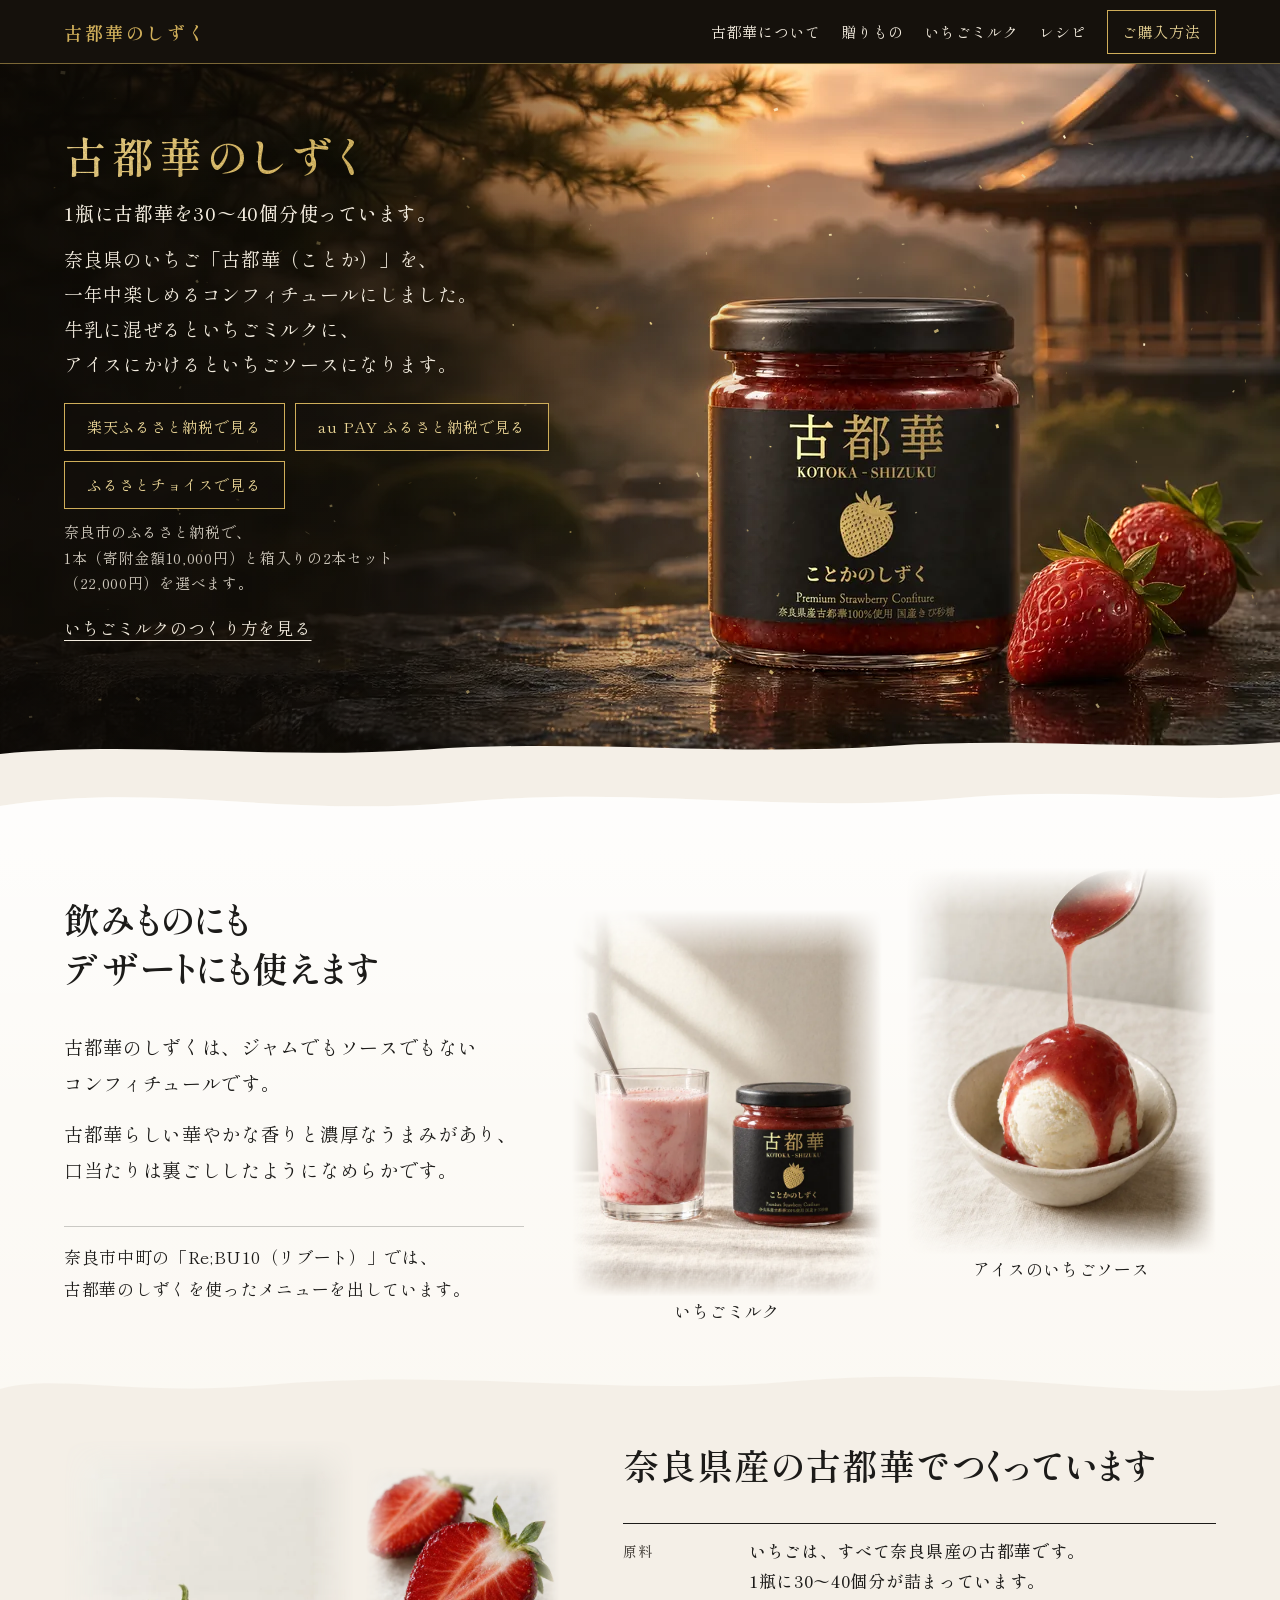
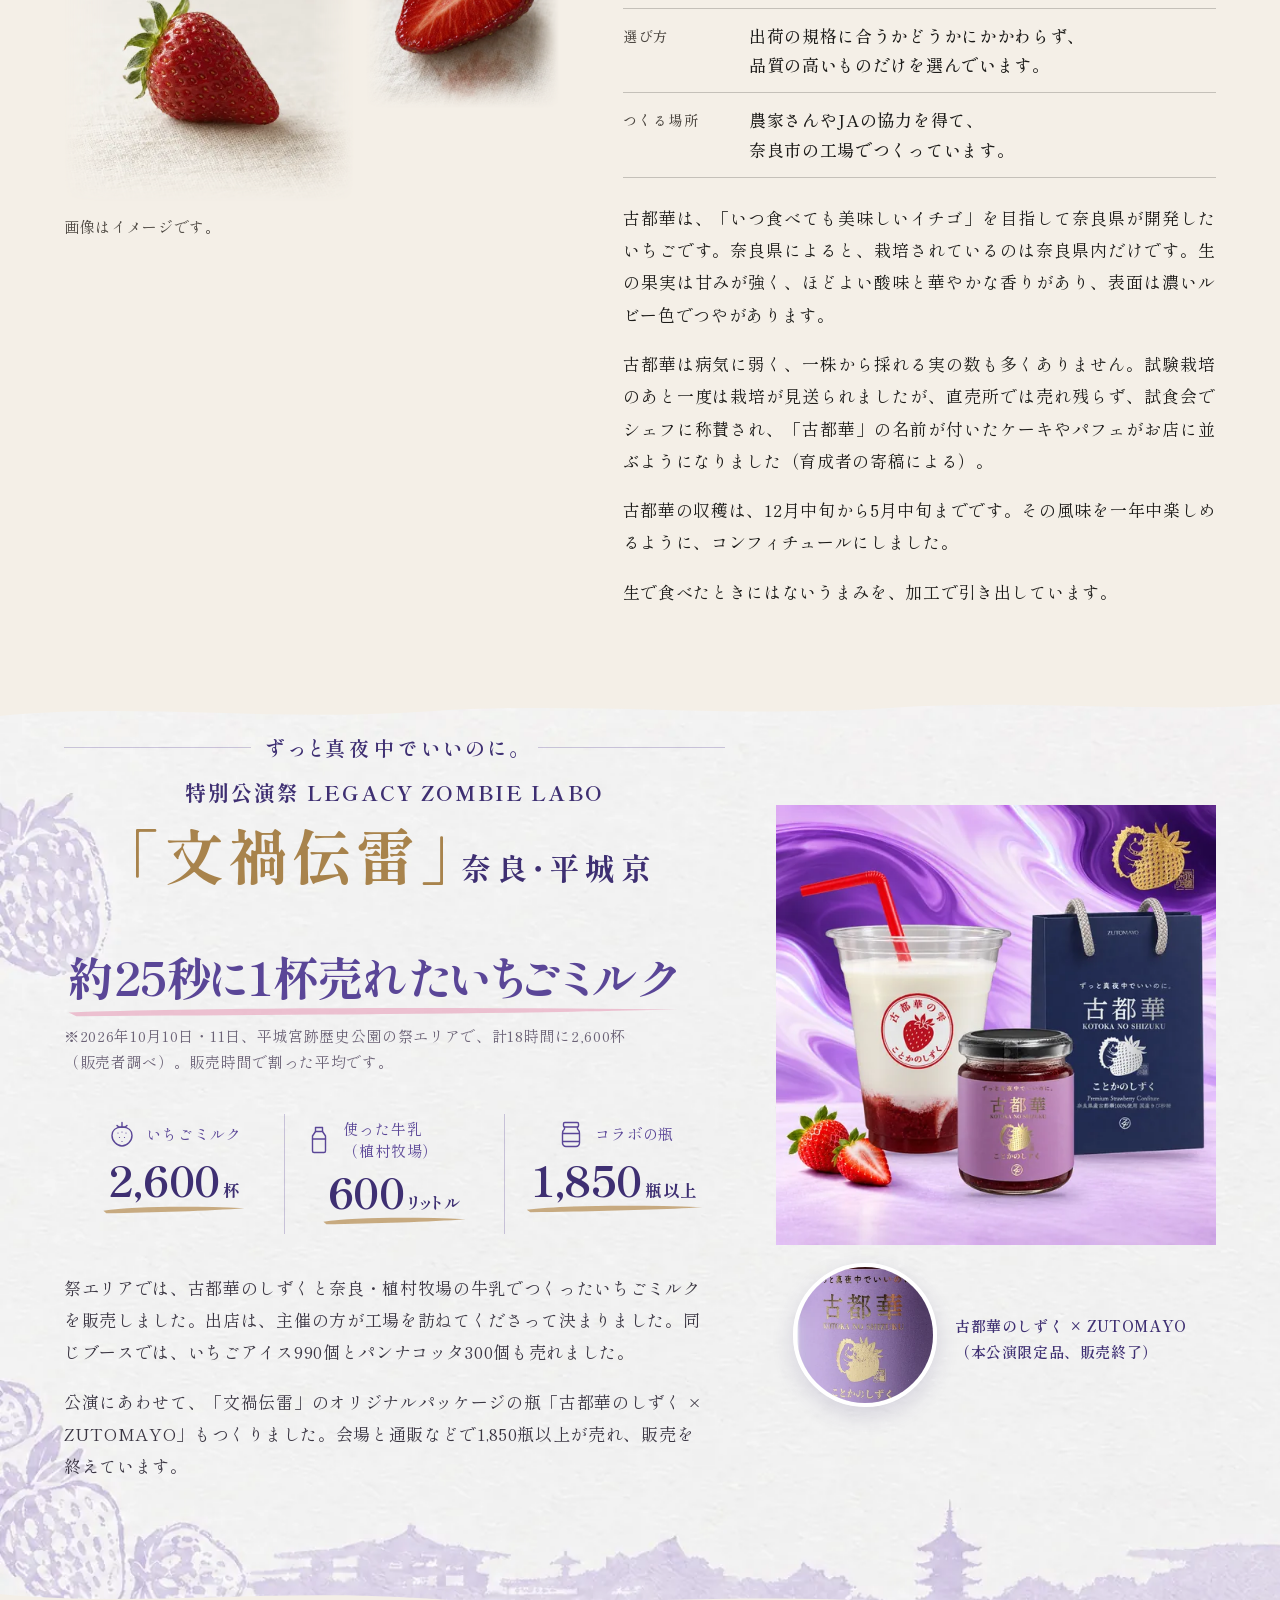
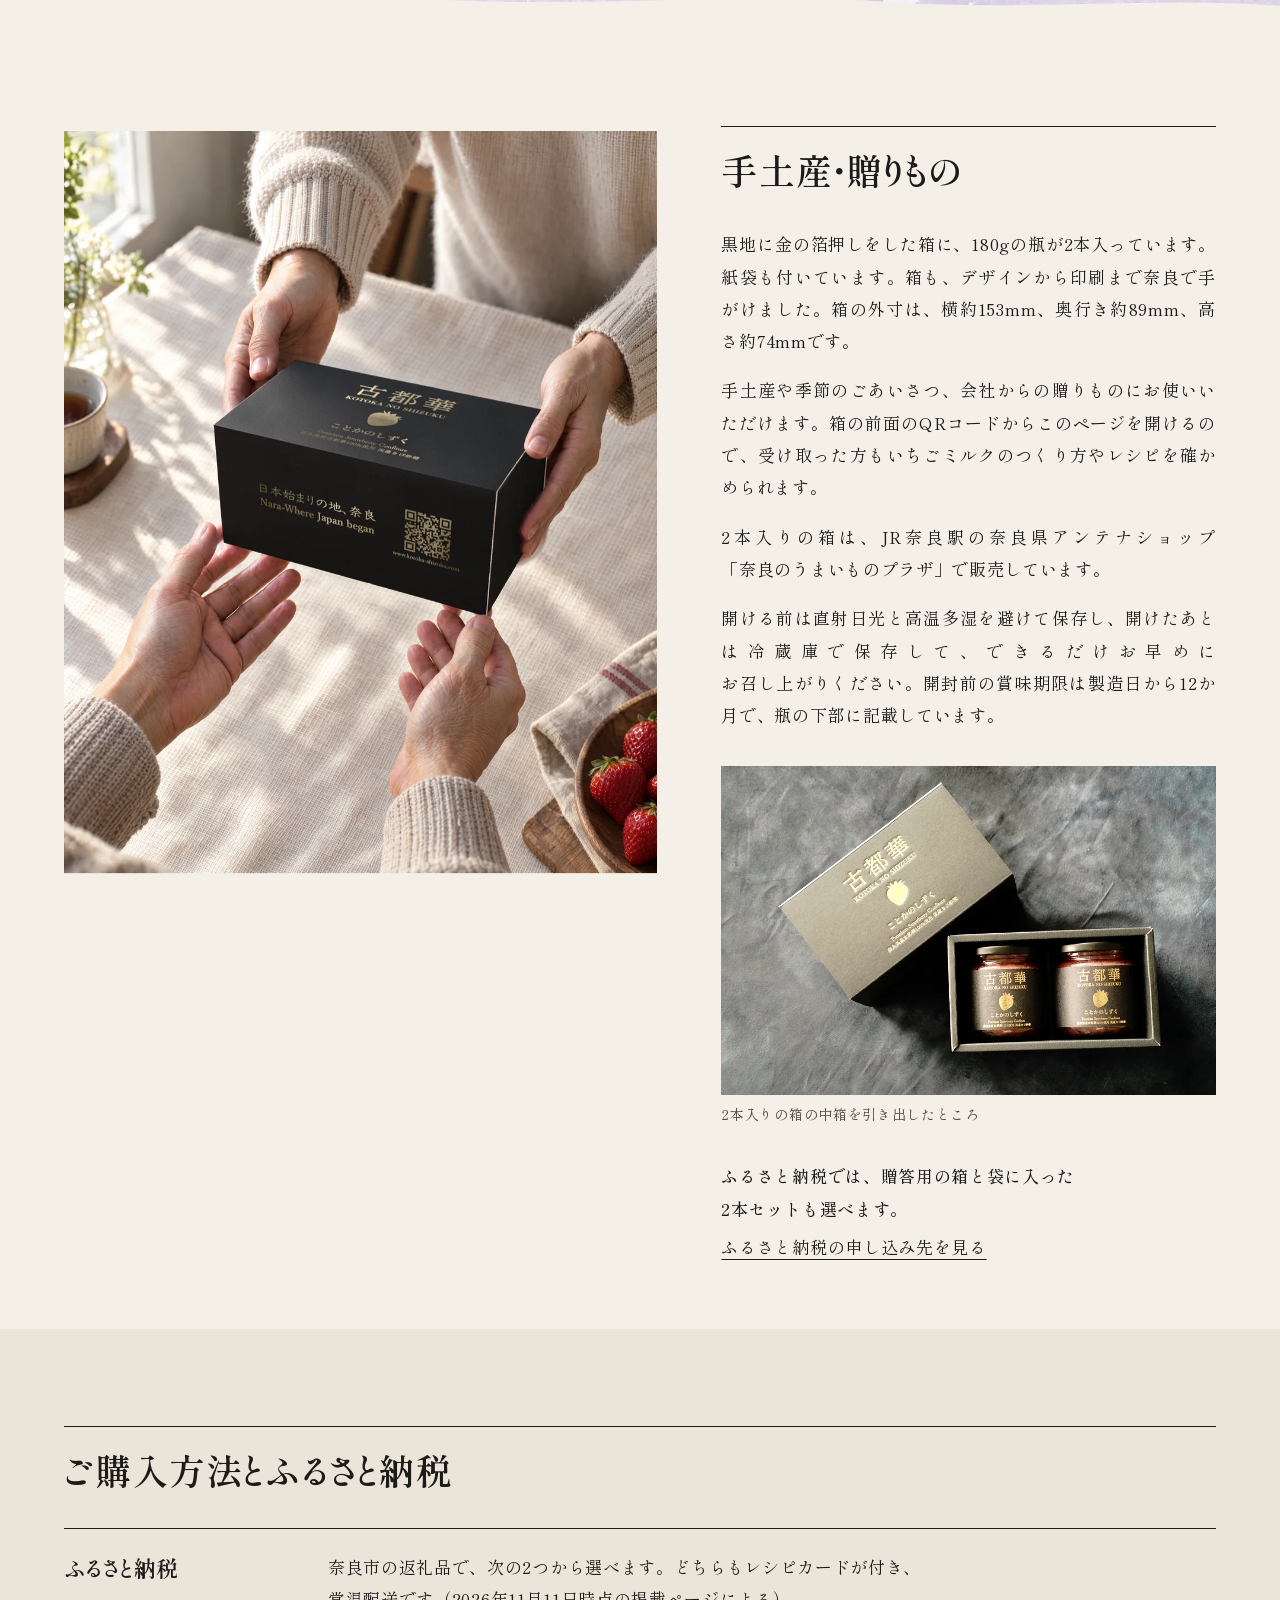
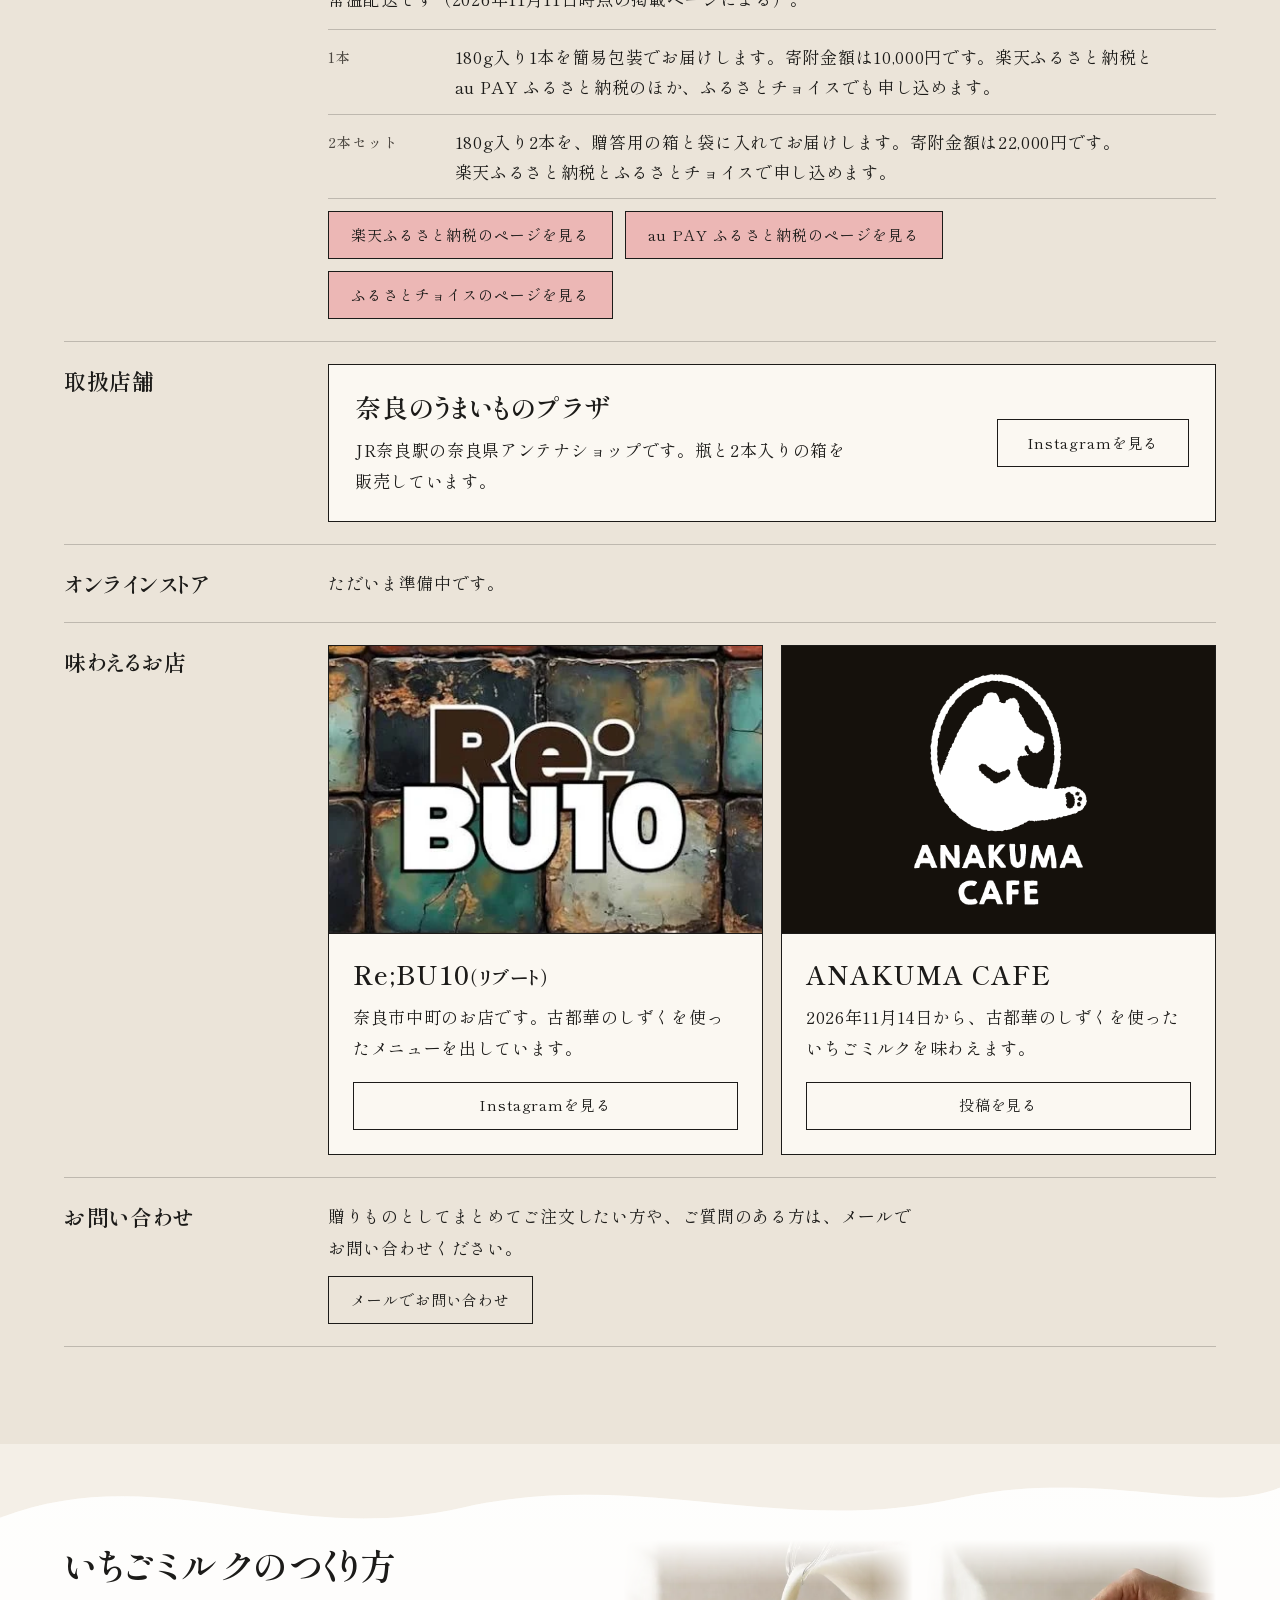
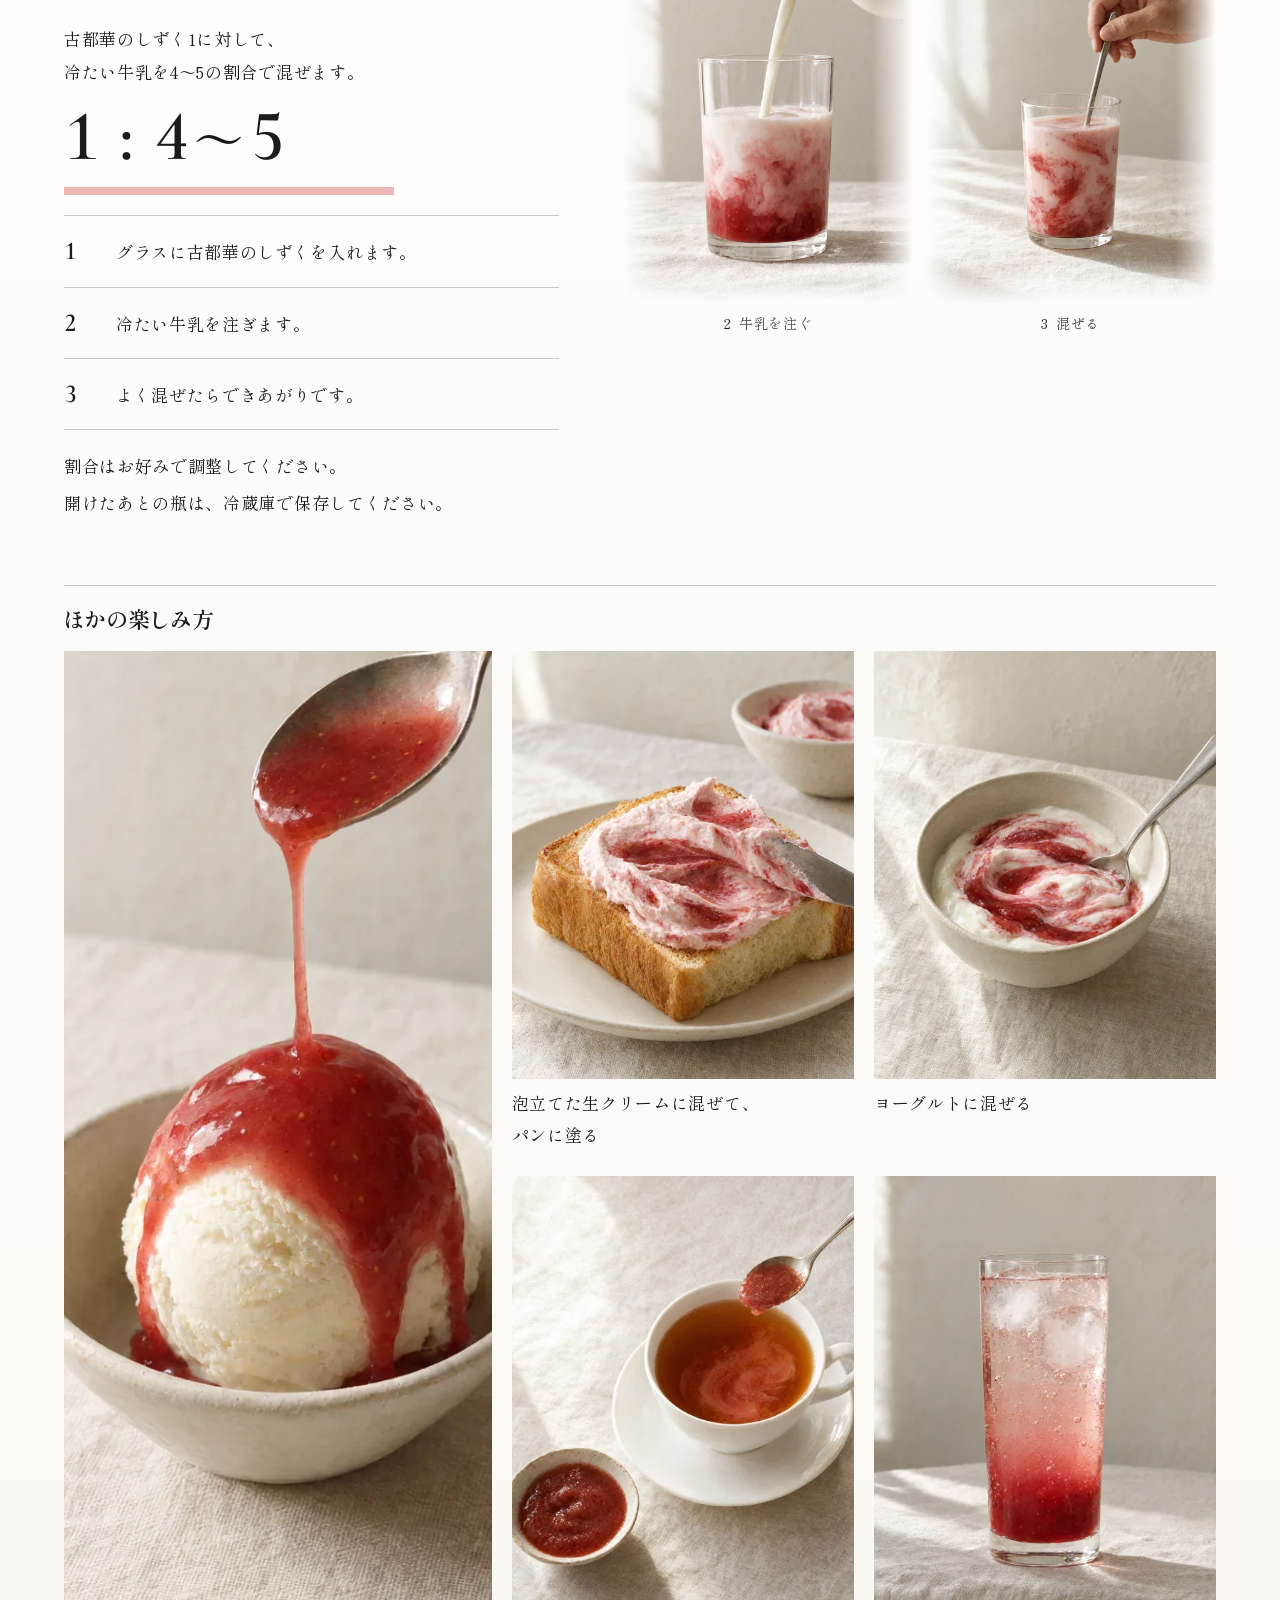
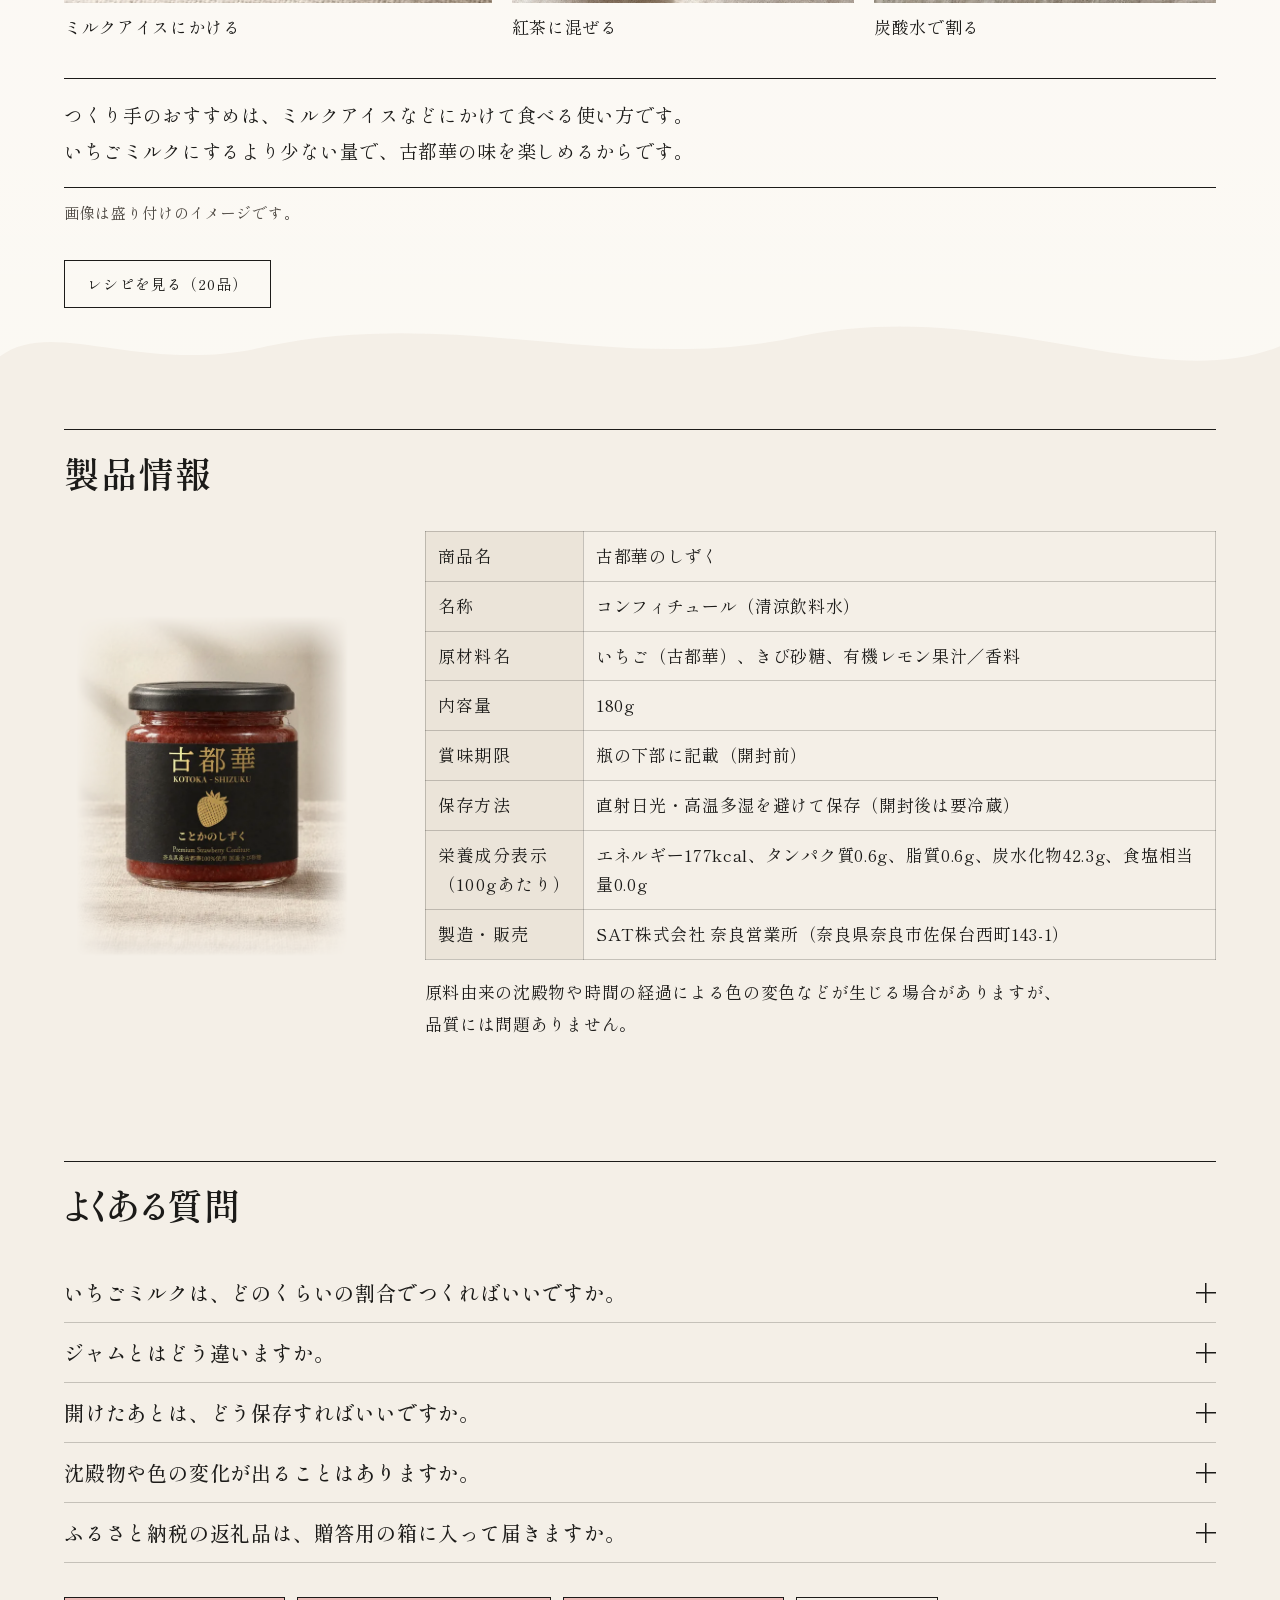
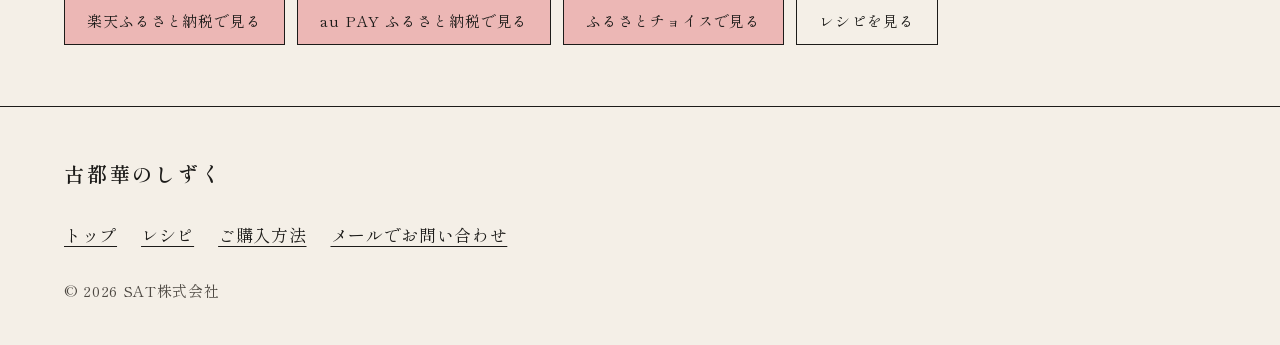
==== commit 58bb94a6: "取扱店舗と味わえるお店を、お店ごとのカードにする（味わえるお店はロゴ入り） - 奈良のうまいものプラザは横長のカード1枚 - Re;BU10 と ANAKUMA CAFE は支給のロゴを上に置いたカー" ====
--- a/index.html
+++ b/index.html
@@ -27,7 +27,7 @@
 <link rel="stylesheet" href="https://fonts.googleapis.com/css2?family=Cormorant+Garamond:wght@600&display=swap&text=0123456789%3A">
 <link rel="preload" as="image" href="./assets/lp2026/img/v2/hero-gold-sp-1080.webp" imagesrcset="./assets/lp2026/img/v2/hero-gold-sp-720.webp 720w, ./assets/lp2026/img/v2/hero-gold-sp-1080.webp 1080w, ./assets/lp2026/img/v2/hero-gold-sp-1440.webp 1440w" imagesizes="100vw" media="(max-width: 599px)" fetchpriority="high">
 <link rel="preload" as="image" href="./assets/lp2026/img/v2/hero-gold-pc-1920.webp" imagesrcset="./assets/lp2026/img/v2/hero-gold-pc-1280.webp 1280w, ./assets/lp2026/img/v2/hero-gold-pc-1920.webp 1920w, ./assets/lp2026/img/v2/hero-gold-pc-2560.webp 2560w" imagesizes="100vw" media="(min-width: 600px)" fetchpriority="high">
-<link rel="stylesheet" href="./assets/lp2026/css/site.css?v=20261112d">
+<link rel="stylesheet" href="./assets/lp2026/css/site.css?v=20261113c">
 <link rel="stylesheet" href="./assets/lp2026/css/flow.css?v=20261112d">
 <script type="application/ld+json">
 {
@@ -220,27 +220,44 @@
             </div>
           </div>
         </div>
-        <!-- 取扱店舗：依頼元の回答（2026-11-04）。瓶も2本入りの箱も販売。価格は出さない。Instagramへのリンクは依頼元の了承済み（2026-11-04） -->
+        <!-- 取扱店舗：お店のカード（2026-11-13 依頼元の要望で目立たせる）。事実は 2026-11-04 の回答のまま。価格は出さない -->
         <div class="row">
           <h3>取扱店舗</h3>
-          <div>
-            <div class="prose"><p class="ragged">JR奈良駅の奈良県アンテナショップ<span class="nb">「奈良のうまいものプラザ」</span>で、瓶と<span class="nb">2本入りの箱</span>を<span class="nb">販売しています。</span></p></div>
-            <a class="text-link" href="https://www.instagram.com/nara.umai.plaza/" target="_blank" rel="noopener" data-track="store_instagram_out">奈良のうまいものプラザのInstagramを見る</a>
-          </div>
+          <ul class="shop-cards">
+            <li class="shop-card shop-card-wide">
+              <div class="shop-body">
+                <h4 class="shop-name">奈良のうまいものプラザ</h4>
+                <p class="shop-desc">JR奈良駅の奈良県アンテナショップです。瓶と<span class="nb">2本入りの箱</span>を<span class="nb">販売しています。</span></p>
+              </div>
+              <a class="btn shop-link" href="https://www.instagram.com/nara.umai.plaza/" target="_blank" rel="noopener" data-track="store_instagram_out" aria-label="奈良のうまいものプラザのInstagramを見る">Instagramを見る</a>
+            </li>
+          </ul>
         </div>
         <div class="row">
           <h3>オンラインストア</h3>
           <div><p>ただいま準備中です。</p></div>
         </div>
+        <!-- 味わえるお店：ロゴ入りのカード（2026-11-13 ユーザー「提供店舗はロゴで」）。ANAKUMA CAFE は対象店舗が投稿の日英で食い違うため場所を書かない -->
         <div class="row">
           <h3>味わえるお店</h3>
-          <div>
-            <div class="prose"><p class="ragged">奈良市中町の「Re;BU10（リブート）」で、古都華のしずくを使ったメニューを<span class="nb">出しています。</span></p></div>
-            <a class="text-link" href="https://www.instagram.com/rebu10_lab/" target="_blank" rel="noopener" data-track="rebu10_instagram_out">Re;BU10のInstagramを見る</a>
-            <!-- ANAKUMA CAFE：先方が2026-11-06に公開したリールに基づく。依頼元が掲載可（2026-11-11）。対象店舗は投稿の日英で食い違うため場所は書かない -->
-            <div class="prose"><p class="ragged"><span class="nb">2026年11月14日</span>から、ANAKUMA CAFE で古都華のしずくを使った<span class="nb">いちごミルクを</span><span class="nb">味わえます。</span></p></div>
-            <a class="text-link" href="https://www.instagram.com/reel/DfZV6XvANhe/" target="_blank" rel="noopener" data-track="anakuma_instagram_out">ANAKUMA CAFEの投稿を見る</a>
-          </div>
+          <ul class="shop-cards shop-cards-logo">
+            <li class="shop-card">
+              <div class="shop-logo shop-logo-photo"><img src="./assets/lp2026/img/shops/rebu10-logo.webp" width="447" height="447" alt="Re;BU10のロゴ" loading="lazy"></div>
+              <div class="shop-body">
+                <h4 class="shop-name">Re;BU10<span class="shop-kana">（リブート）</span></h4>
+                <p class="shop-desc">奈良市中町のお店です。古都華のしずくを使ったメニューを<span class="nb">出しています。</span></p>
+                <a class="btn shop-link" href="https://www.instagram.com/rebu10_lab/" target="_blank" rel="noopener" data-track="rebu10_instagram_out" aria-label="Re;BU10のInstagramを見る">Instagramを見る</a>
+              </div>
+            </li>
+            <li class="shop-card">
+              <div class="shop-logo"><img src="./assets/lp2026/img/shops/anakuma-logo.webp" width="278" height="361" alt="ANAKUMA CAFEのロゴ" loading="lazy"></div>
+              <div class="shop-body">
+                <h4 class="shop-name">ANAKUMA CAFE</h4>
+                <p class="shop-desc"><span class="nb">2026年11月14日</span>から、古都華のしずくを使った<span class="nb">いちごミルクを</span><span class="nb">味わえます。</span></p>
+                <a class="btn shop-link" href="https://www.instagram.com/reel/DfZV6XvANhe/" target="_blank" rel="noopener" data-track="anakuma_instagram_out" aria-label="ANAKUMA CAFEの投稿を見る">投稿を見る</a>
+              </div>
+            </li>
+          </ul>
         </div>
         <!-- お問い合わせ：メールアドレスは依頼元の支給（2026-11-05）。フッターにも同じリンクがある -->
         <div class="row">
--- a/assets/lp2026/css/site.css
+++ b/assets/lp2026/css/site.css
@@ -319,6 +319,31 @@
 .row h3 { font-size: var(--fs-h3); line-height: 1.5; letter-spacing: 0.03em; }
 .row .actions { margin-top: 12px; }
 .row .note { margin-top: 6px; }
+/* お店のカード（2026-11-13）。取扱店舗と味わえるお店を、文の行ではなくお店ごとの札にして目立たせる。
+   味わえるお店はロゴを上に置く（ユーザー「提供店舗はロゴで」）。枠はページの決まりどおり直角の1px、面はひと回り明るい紙 */
+.shop-cards { display: grid; gap: 14px; margin: 0; padding: 0; list-style: none; }
+.shop-card { display: flex; flex-direction: column; background: #fbf8f2; border: 1px solid var(--ink); }
+.shop-body { display: flex; flex-direction: column; flex: 1 1 auto; padding: 20px 20px 22px; }
+.shop-name { margin: 0; font-family: var(--font-name); font-weight: 600; font-feature-settings: "palt";
+  font-size: clamp(1.3125rem, 1.15rem + 0.8cqi, 1.625rem); line-height: 1.4; letter-spacing: 0.04em; }
+.shop-kana { font-size: 0.72em; letter-spacing: 0.02em; white-space: nowrap; }
+.shop-desc { margin: 8px 0 0; flex: 1 1 auto; line-height: 1.85; }
+.shop-link { margin-top: 18px; }
+/* ロゴの面。白いロゴが載るよう地は黒。写真つきのロゴは面いっぱいに敷く */
+.shop-logo { position: relative; aspect-ratio: 3 / 2; background: var(--night); overflow: hidden; border-bottom: 1px solid var(--ink); }
+.shop-logo img { position: absolute; inset: 0; margin: auto; width: auto; height: 80%; max-width: 72%; object-fit: contain; }
+.shop-logo-photo img { width: 100%; height: 100%; max-width: none; object-fit: cover; object-position: 50% 50%; }
+/* 取扱店舗：1枚の横長の札 */
+.shop-card-wide .shop-body { padding-bottom: 0; }
+.shop-card-wide .shop-link { margin: 18px 20px 22px; }
+@media (min-width: 600px) {
+  /* 上限 900px＝1枚 441px。Re;BU10 のロゴは元が 447px なので、引き伸ばさない幅にしてある */
+  .shop-cards-logo { grid-template-columns: repeat(2, minmax(0, 1fr)); gap: 18px; max-width: 900px; }
+  .shop-card-wide { flex-direction: row; align-items: center; column-gap: 24px; }
+  .shop-card-wide .shop-body { padding: 24px 0 24px 26px; }
+  .shop-card-wide .shop-link { flex: none; margin: 0 26px 0 0; min-width: 12rem; }
+  .shop-body { padding: 22px 24px 24px; }
+}
 @media (min-width: 900px) {
   .row { grid-template-columns: 14rem minmax(0, 1fr); column-gap: 40px; }
 }
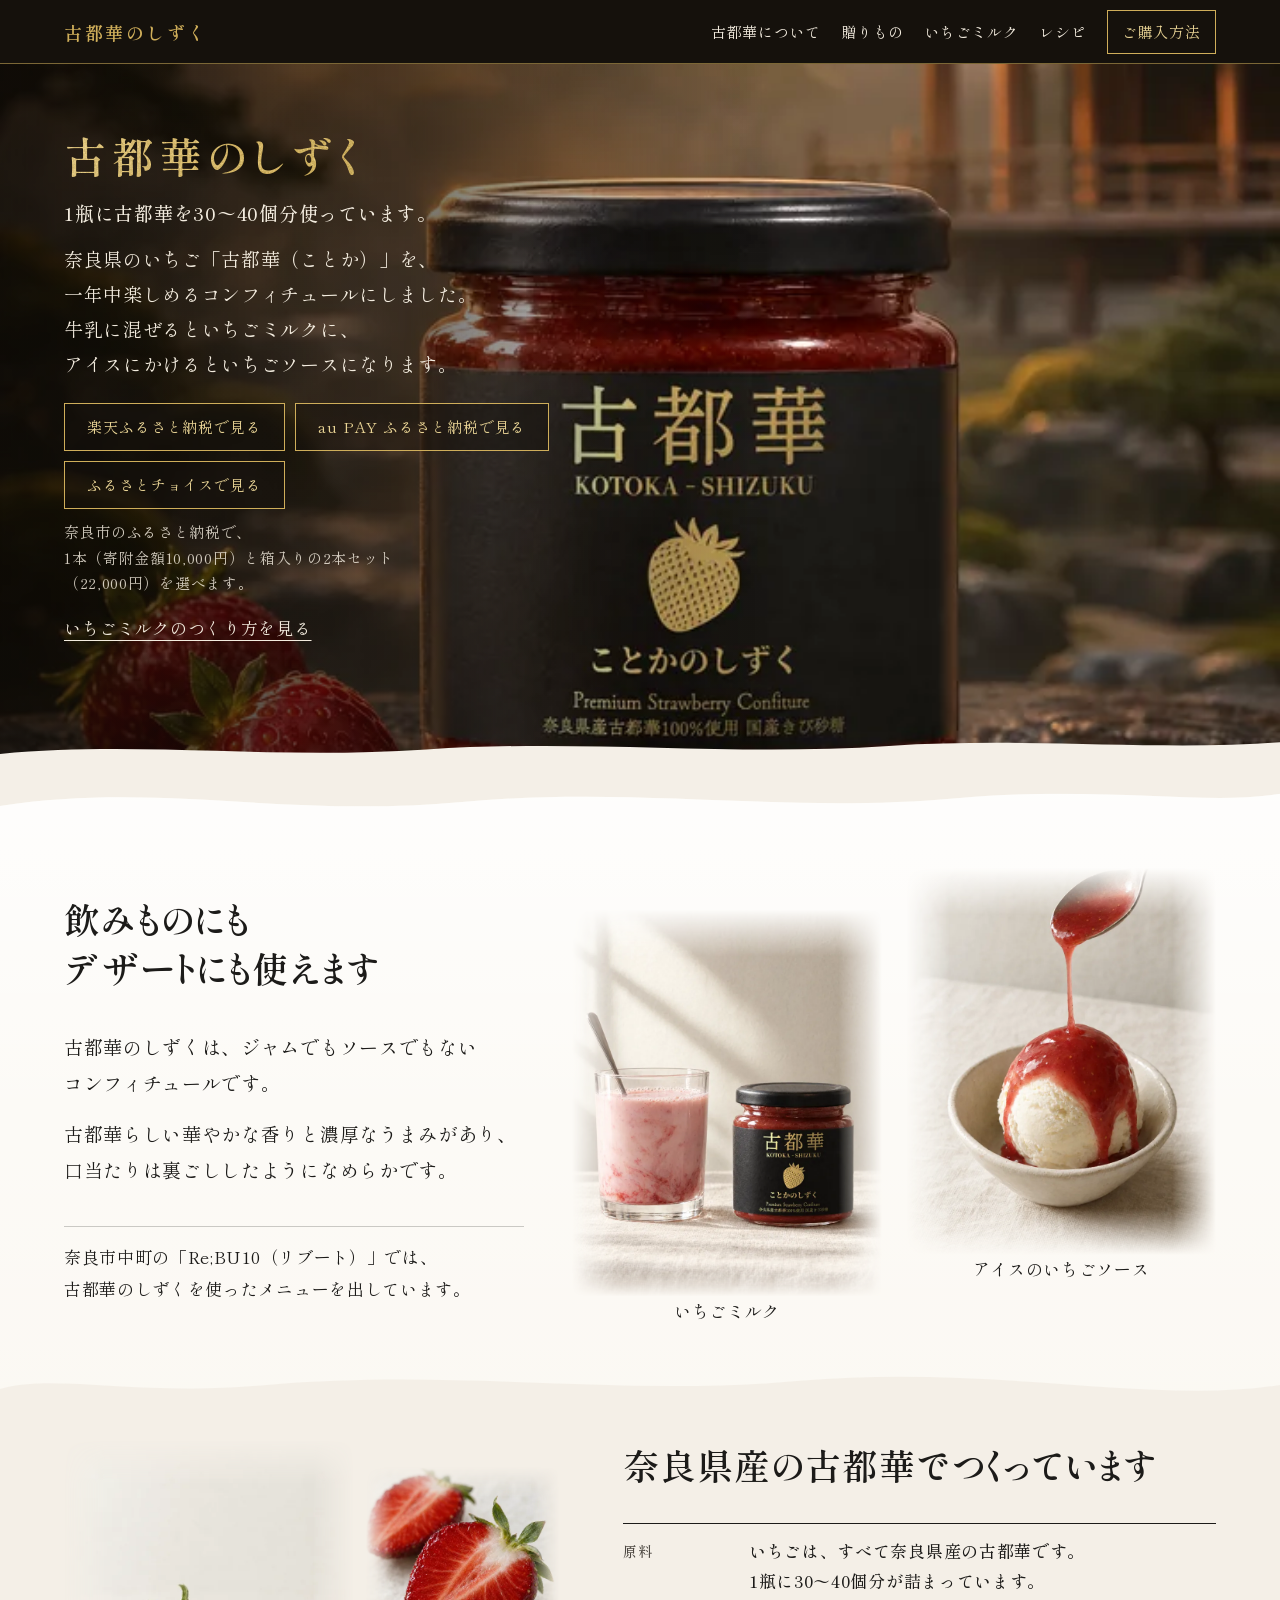
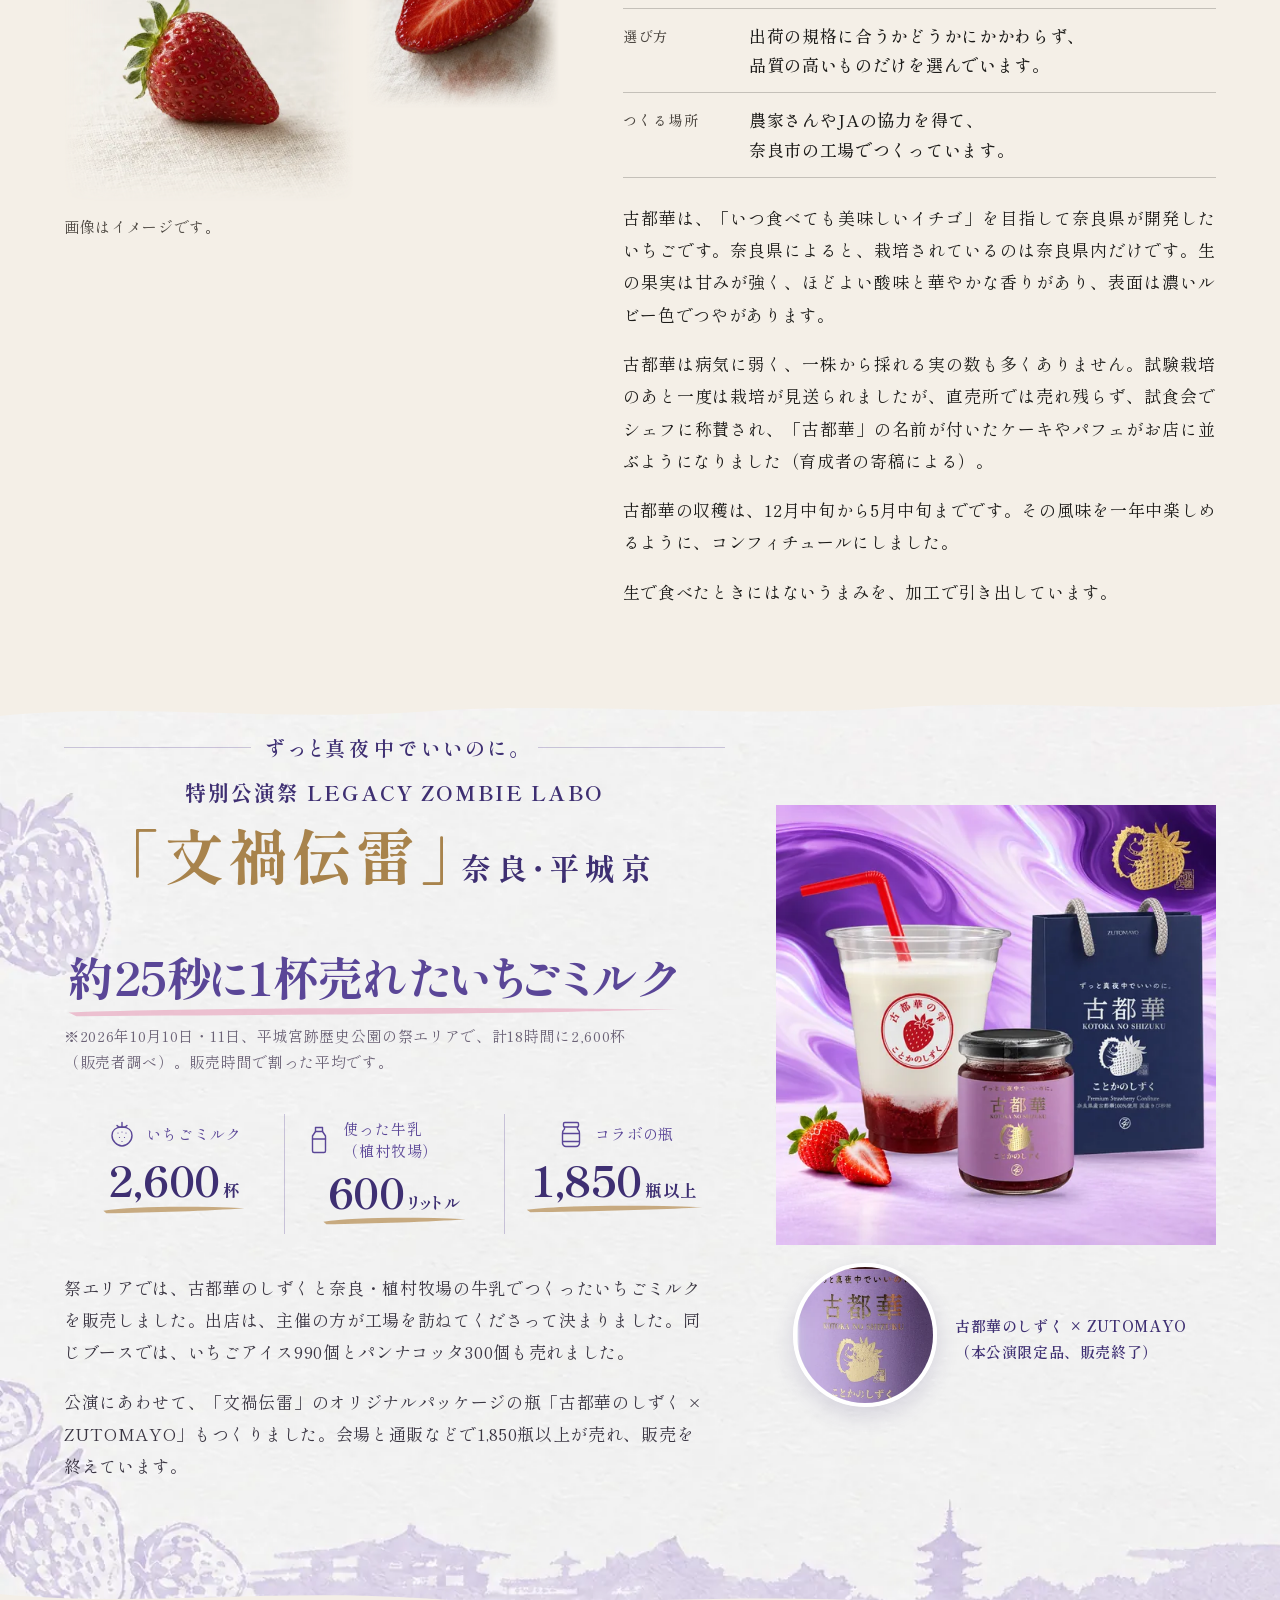
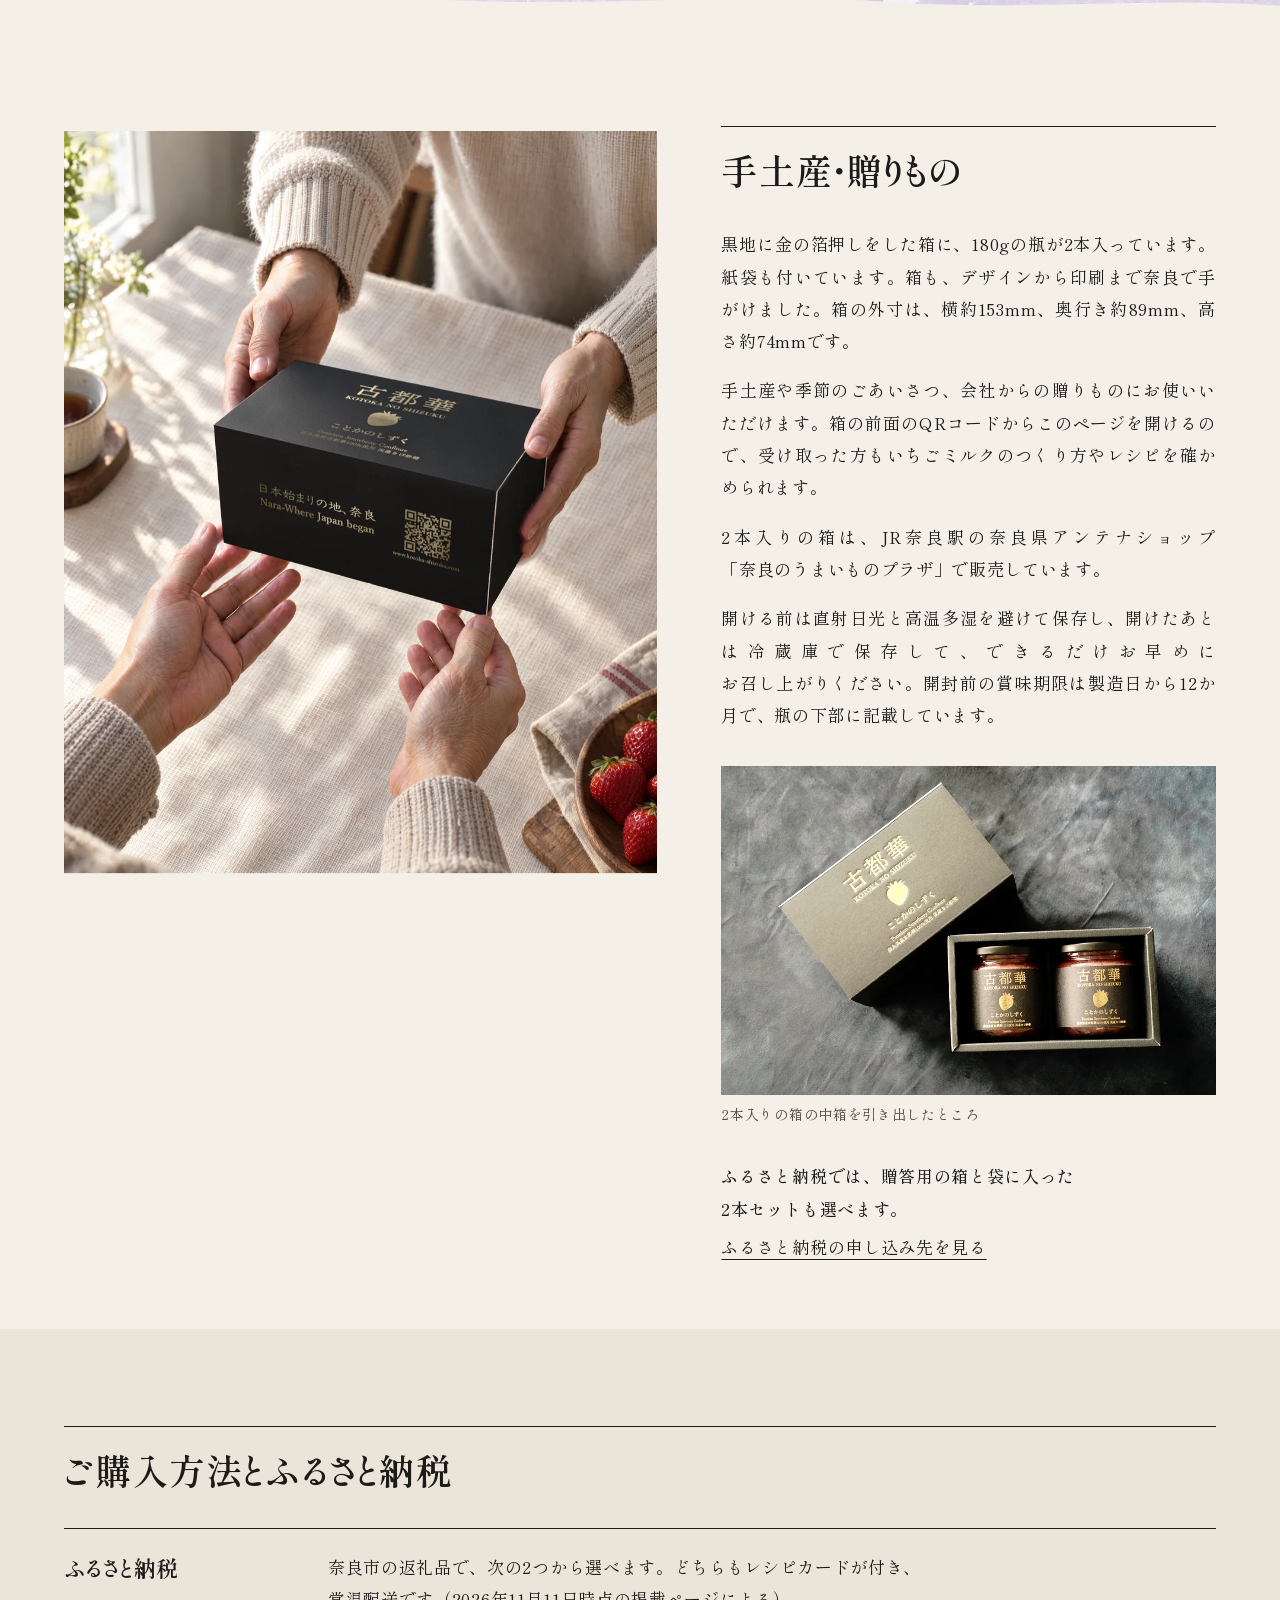
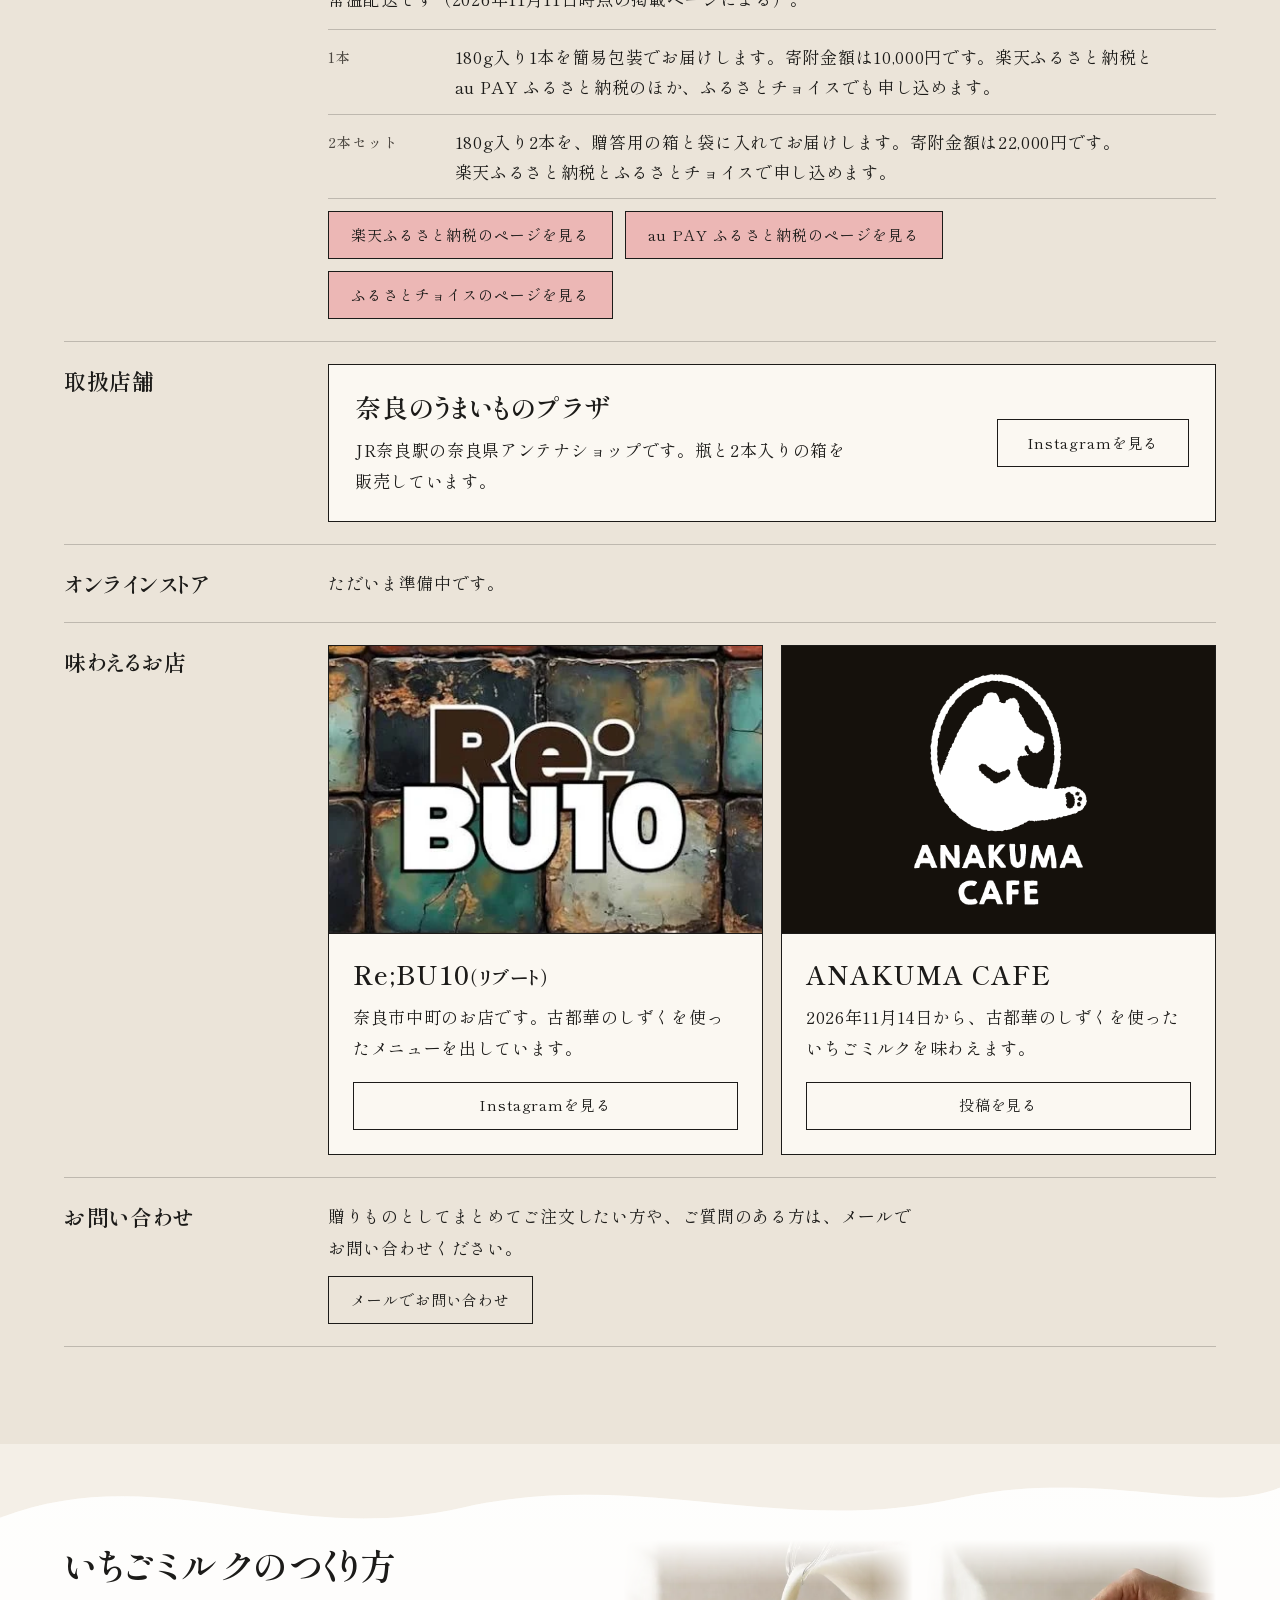
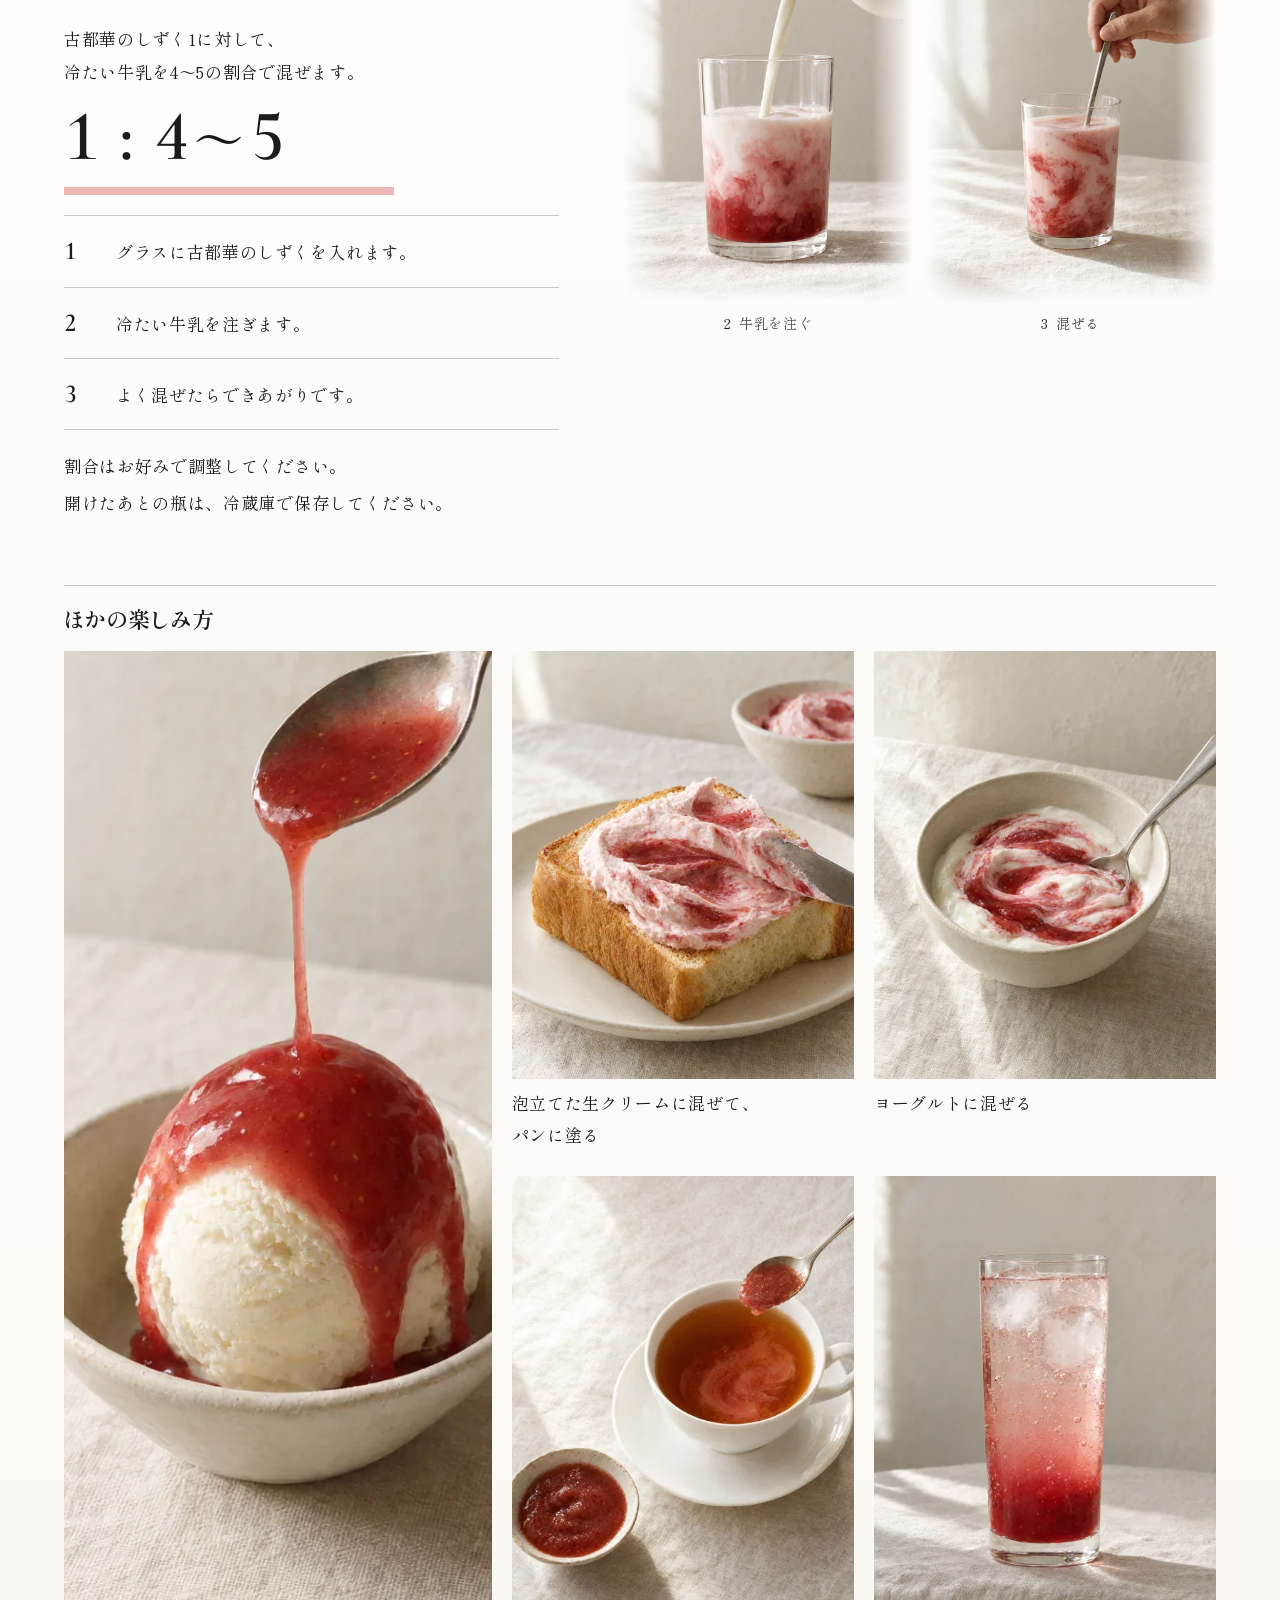
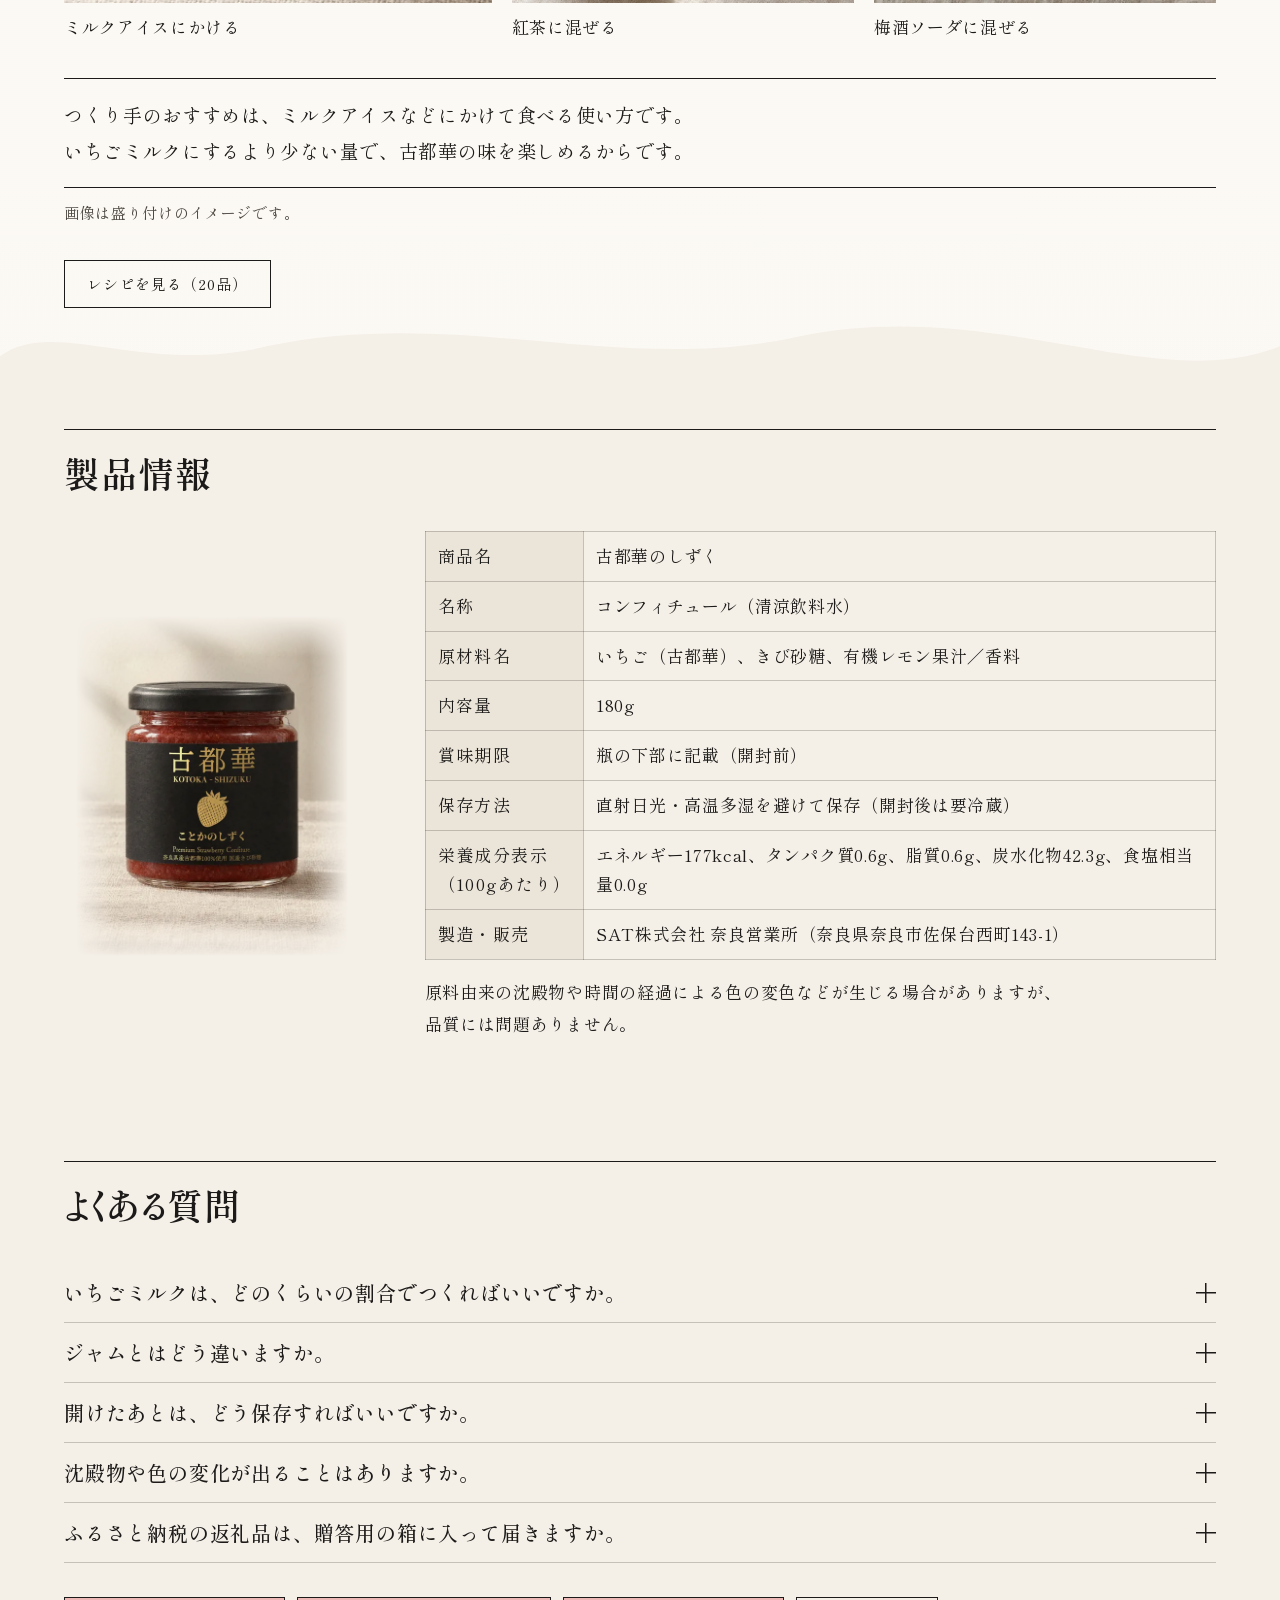
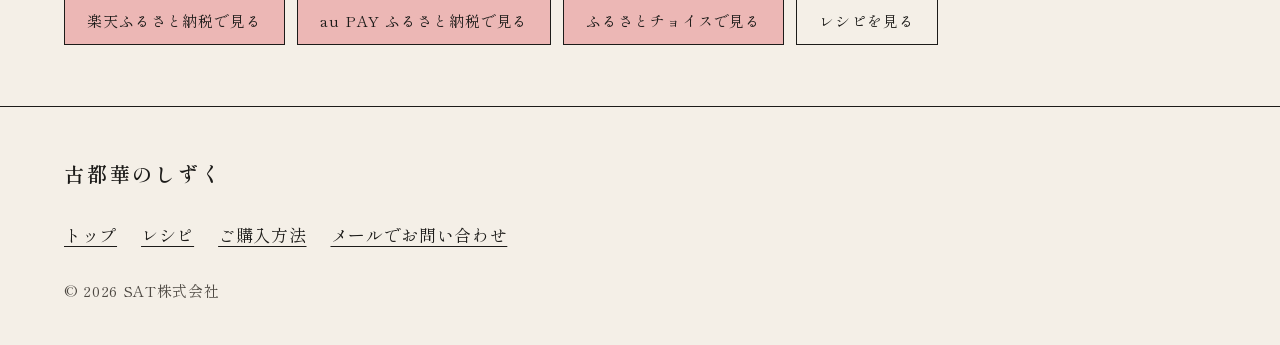
==== commit a7ebefed: "炭酸水のレシピを梅酒ソーダに変える（梅酒ソーダ5：古都華のしずく1） - レシピの品名を「いちご梅酒ソーダ」に、材料・つくり方・割合を変更 - お酒を使う品なので「20歳未満の方の飲酒は法律で禁止され" ====
--- a/index.html
+++ b/index.html
@@ -27,7 +27,7 @@
 <link rel="stylesheet" href="https://fonts.googleapis.com/css2?family=Cormorant+Garamond:wght@600&display=swap&text=0123456789%3A">
 <link rel="preload" as="image" href="./assets/lp2026/img/v2/hero-gold-sp-1080.webp" imagesrcset="./assets/lp2026/img/v2/hero-gold-sp-720.webp 720w, ./assets/lp2026/img/v2/hero-gold-sp-1080.webp 1080w, ./assets/lp2026/img/v2/hero-gold-sp-1440.webp 1440w" imagesizes="100vw" media="(max-width: 599px)" fetchpriority="high">
 <link rel="preload" as="image" href="./assets/lp2026/img/v2/hero-gold-pc-1920.webp" imagesrcset="./assets/lp2026/img/v2/hero-gold-pc-1280.webp 1280w, ./assets/lp2026/img/v2/hero-gold-pc-1920.webp 1920w, ./assets/lp2026/img/v2/hero-gold-pc-2560.webp 2560w" imagesizes="100vw" media="(min-width: 600px)" fetchpriority="high">
-<link rel="stylesheet" href="./assets/lp2026/css/site.css?v=20261113c">
+<link rel="stylesheet" href="./assets/lp2026/css/site.css?v=20261113d">
 <link rel="stylesheet" href="./assets/lp2026/css/flow.css?v=20261112d">
 <script type="application/ld+json">
 {
@@ -307,7 +307,7 @@
         <li><img src="./assets/lp2026/img/v2/use-toast-480.webp" srcset="./assets/lp2026/img/v2/use-toast-480.webp 480w, ./assets/lp2026/img/v2/use-toast-800.webp 800w" sizes="(min-width: 1200px) 400px, (min-width: 900px) 30vw, 36vw" width="480" height="600" alt="古都華のしずくを混ぜた生クリームを塗った食パン" loading="lazy"><p>泡立てた生クリームに混ぜて、<br class="br-wide">パンに塗る</p></li>
         <li><img src="./assets/lp2026/img/v2/use-yogurt-480.webp" srcset="./assets/lp2026/img/v2/use-yogurt-480.webp 480w, ./assets/lp2026/img/v2/use-yogurt-800.webp 800w" sizes="(min-width: 1200px) 400px, (min-width: 900px) 30vw, 36vw" width="480" height="600" alt="古都華のしずくを混ぜたヨーグルト" loading="lazy"><p>ヨーグルトに混ぜる</p></li>
         <li><img src="./assets/lp2026/img/v2/use-tea-480.webp" srcset="./assets/lp2026/img/v2/use-tea-480.webp 480w, ./assets/lp2026/img/v2/use-tea-800.webp 800w" sizes="(min-width: 1200px) 400px, (min-width: 900px) 30vw, 36vw" width="480" height="600" alt="紅茶に古都華のしずくを混ぜているところ" loading="lazy"><p>紅茶に混ぜる</p></li>
-        <li><img src="./assets/lp2026/img/v2/use-soda-480.webp" srcset="./assets/lp2026/img/v2/use-soda-480.webp 480w, ./assets/lp2026/img/v2/use-soda-800.webp 800w" sizes="(min-width: 1200px) 400px, (min-width: 900px) 30vw, 36vw" width="480" height="600" alt="古都華のしずくを炭酸水で割ったいちごソーダ" loading="lazy"><p>炭酸水で割る</p></li>
+        <li><img src="./assets/lp2026/img/v2/use-soda-480.webp" srcset="./assets/lp2026/img/v2/use-soda-480.webp 480w, ./assets/lp2026/img/v2/use-soda-800.webp 800w" sizes="(min-width: 1200px) 400px, (min-width: 900px) 30vw, 36vw" width="480" height="600" alt="梅酒ソーダに古都華のしずくを混ぜた飲みもの" loading="lazy"><p>梅酒ソーダに混ぜる</p></li>
       </ul>
       <div class="uses-pick"><p>つくり手のおすすめは、ミルクアイスなどにかけて食べる使い方です。いちごミルクにするより少ない量で、古都華の味を楽しめるからです。</p></div>
       <p class="note uses-foot">画像は盛り付けのイメージです。</p>
--- a/assets/lp2026/css/site.css
+++ b/assets/lp2026/css/site.css
@@ -437,6 +437,8 @@
 .recipe:has(.recipe-photo) .recipe-desc { grid-column: 2; grid-row: 2; align-self: start; }
 .recipe:has(.recipe-photo) .recipe-photo { grid-column: 1; grid-row: 1 / span 2; }
 .recipe:has(.recipe-photo) dl { grid-column: 1 / -1; grid-row: 3; }
+.recipe:has(.recipe-photo) .recipe-note { grid-column: 1 / -1; grid-row: 4; }
+.recipe-note { margin: 0; }
 .recipe dl { display: grid; gap: 8px; margin-top: 4px; }
 .recipe dl > div { display: grid; grid-template-columns: 5.5em minmax(0, 1fr); column-gap: 12px; }
 .recipe dt { font-size: var(--fs-cap); line-height: 1.9; font-weight: 500; letter-spacing: 0.1em; padding-top: 0.15em; }
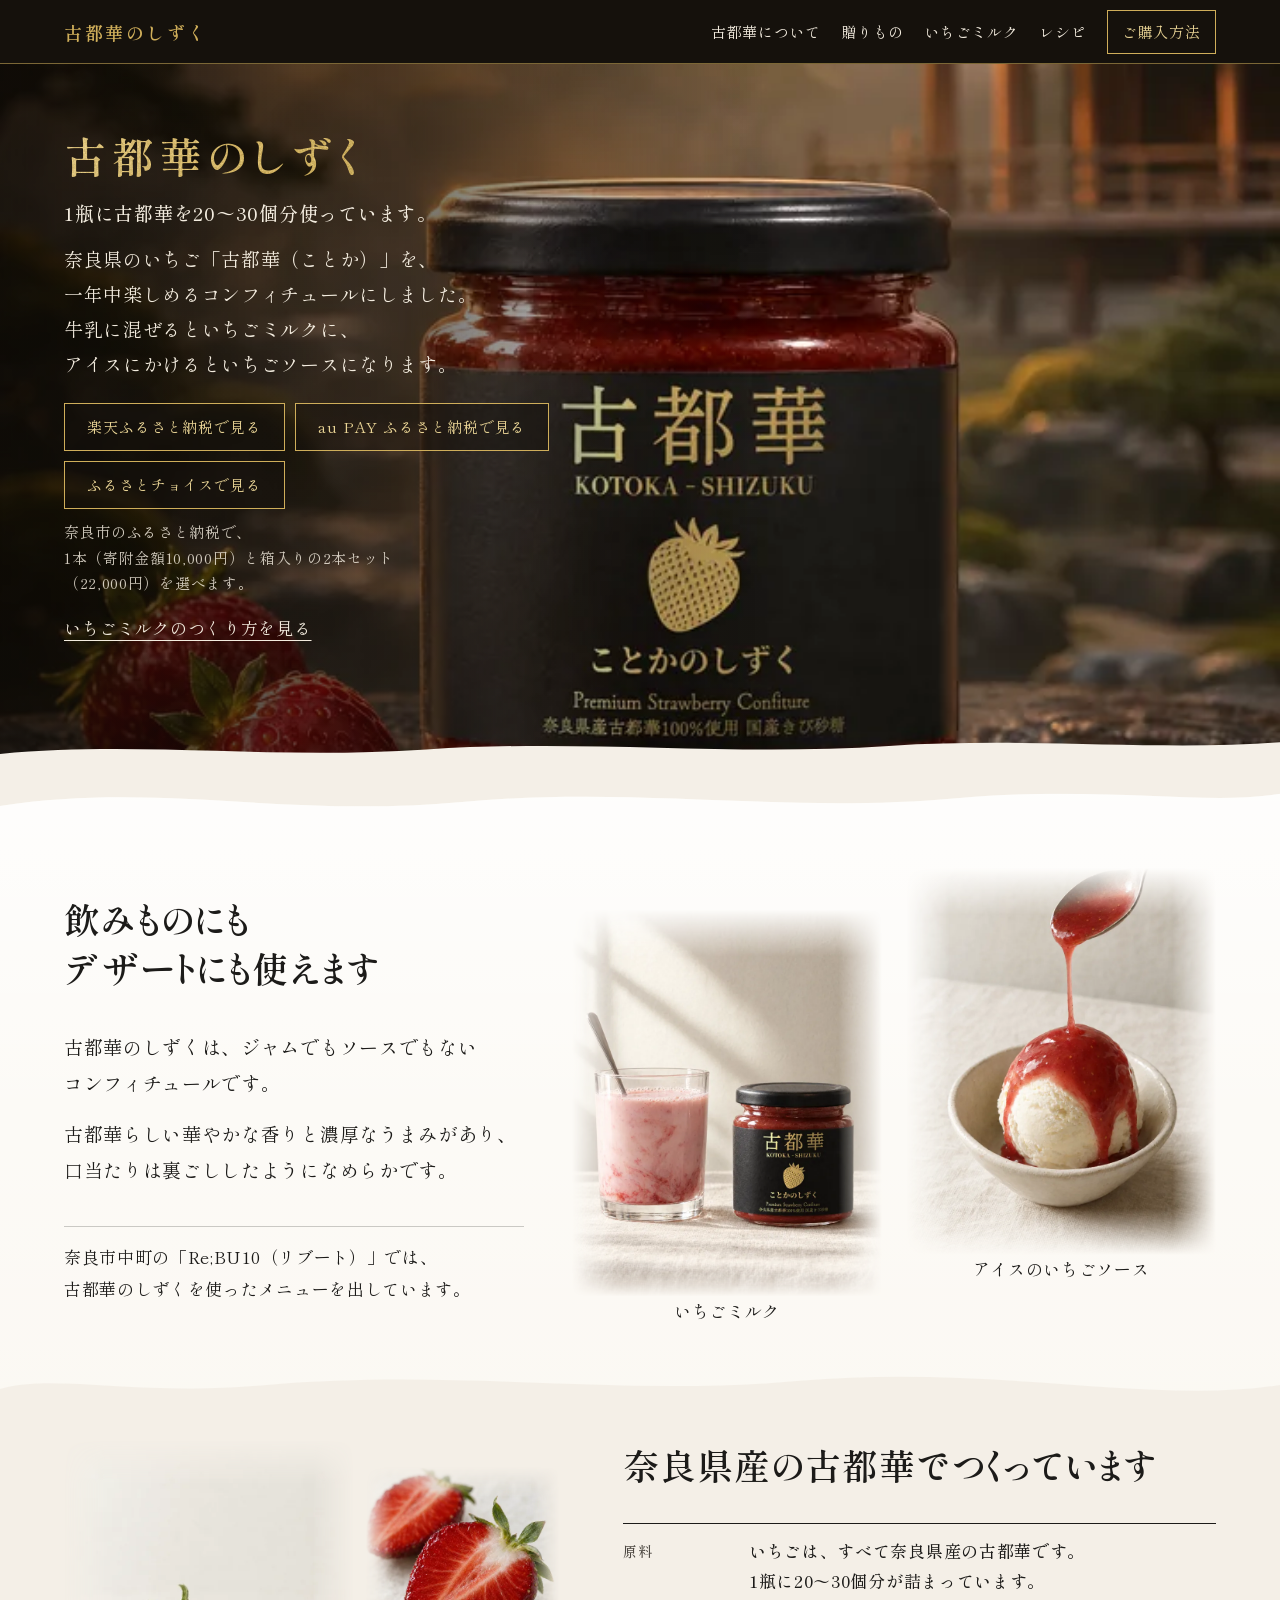
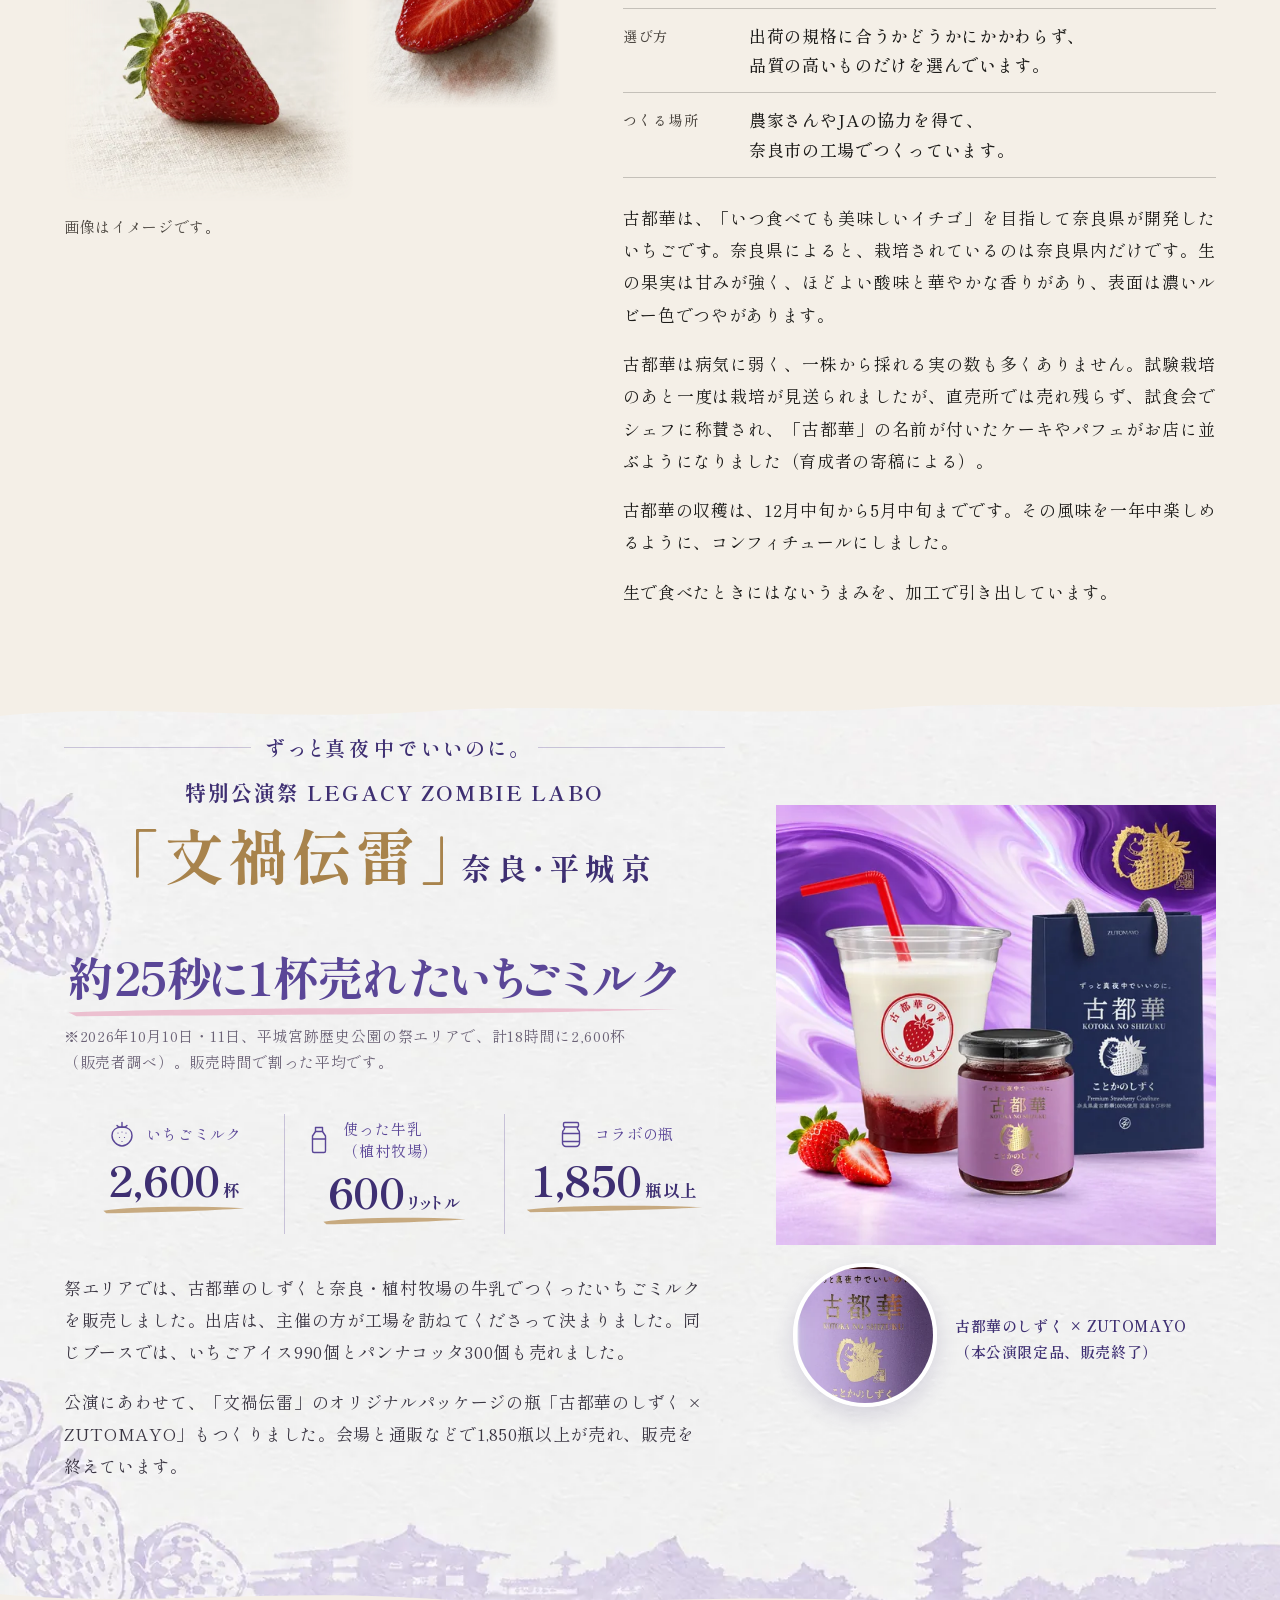
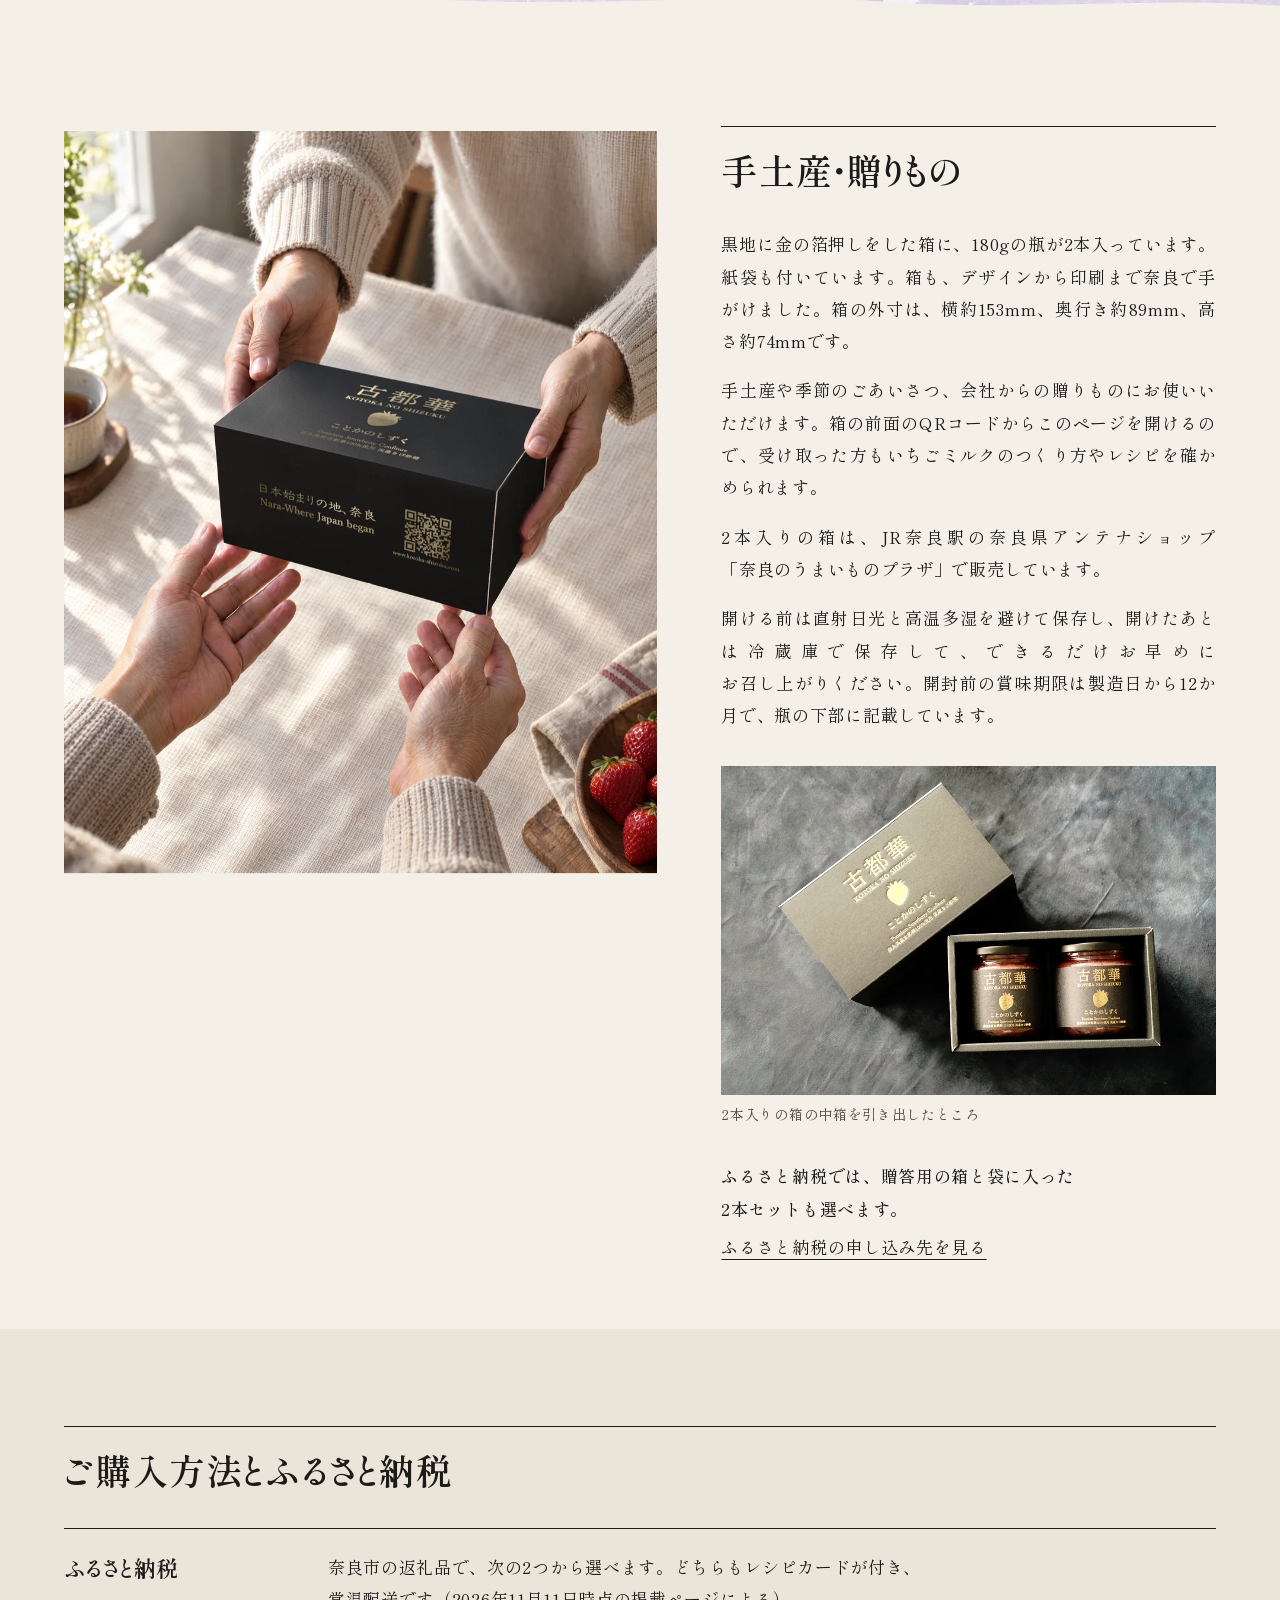
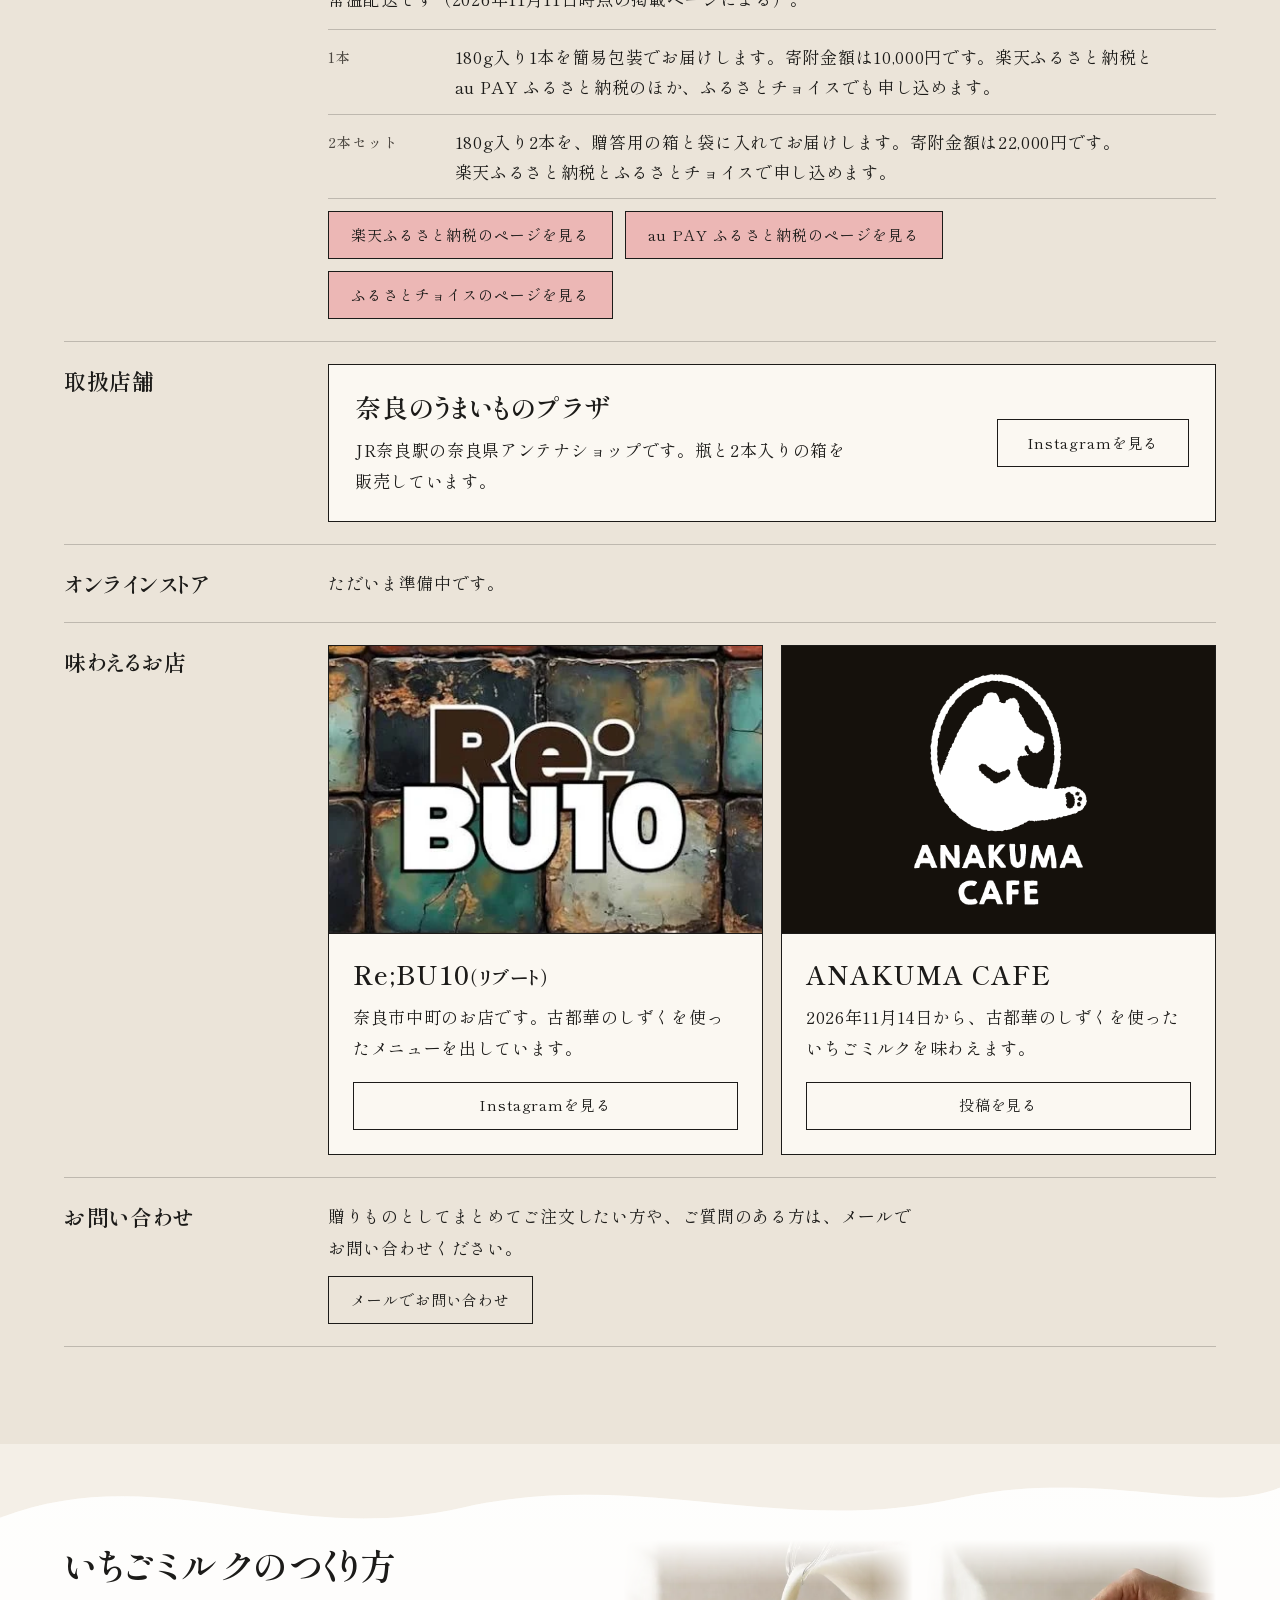
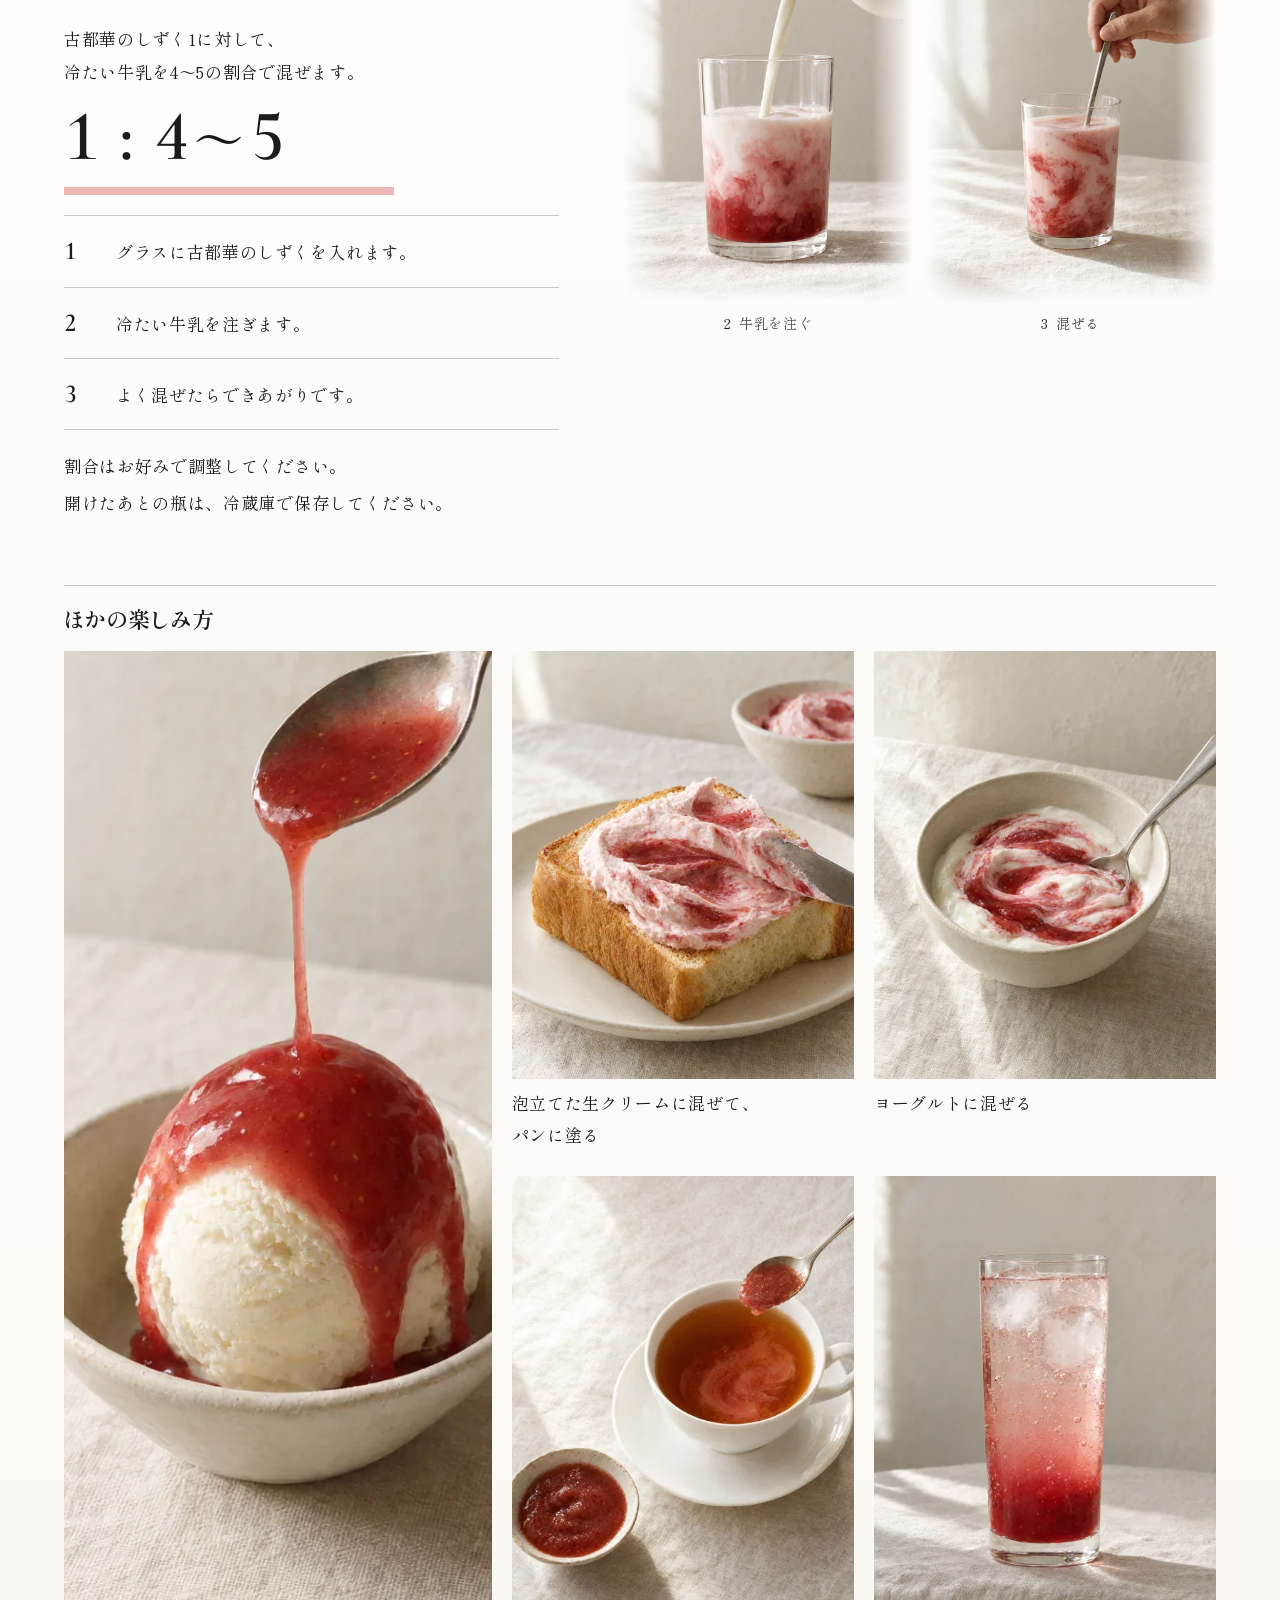
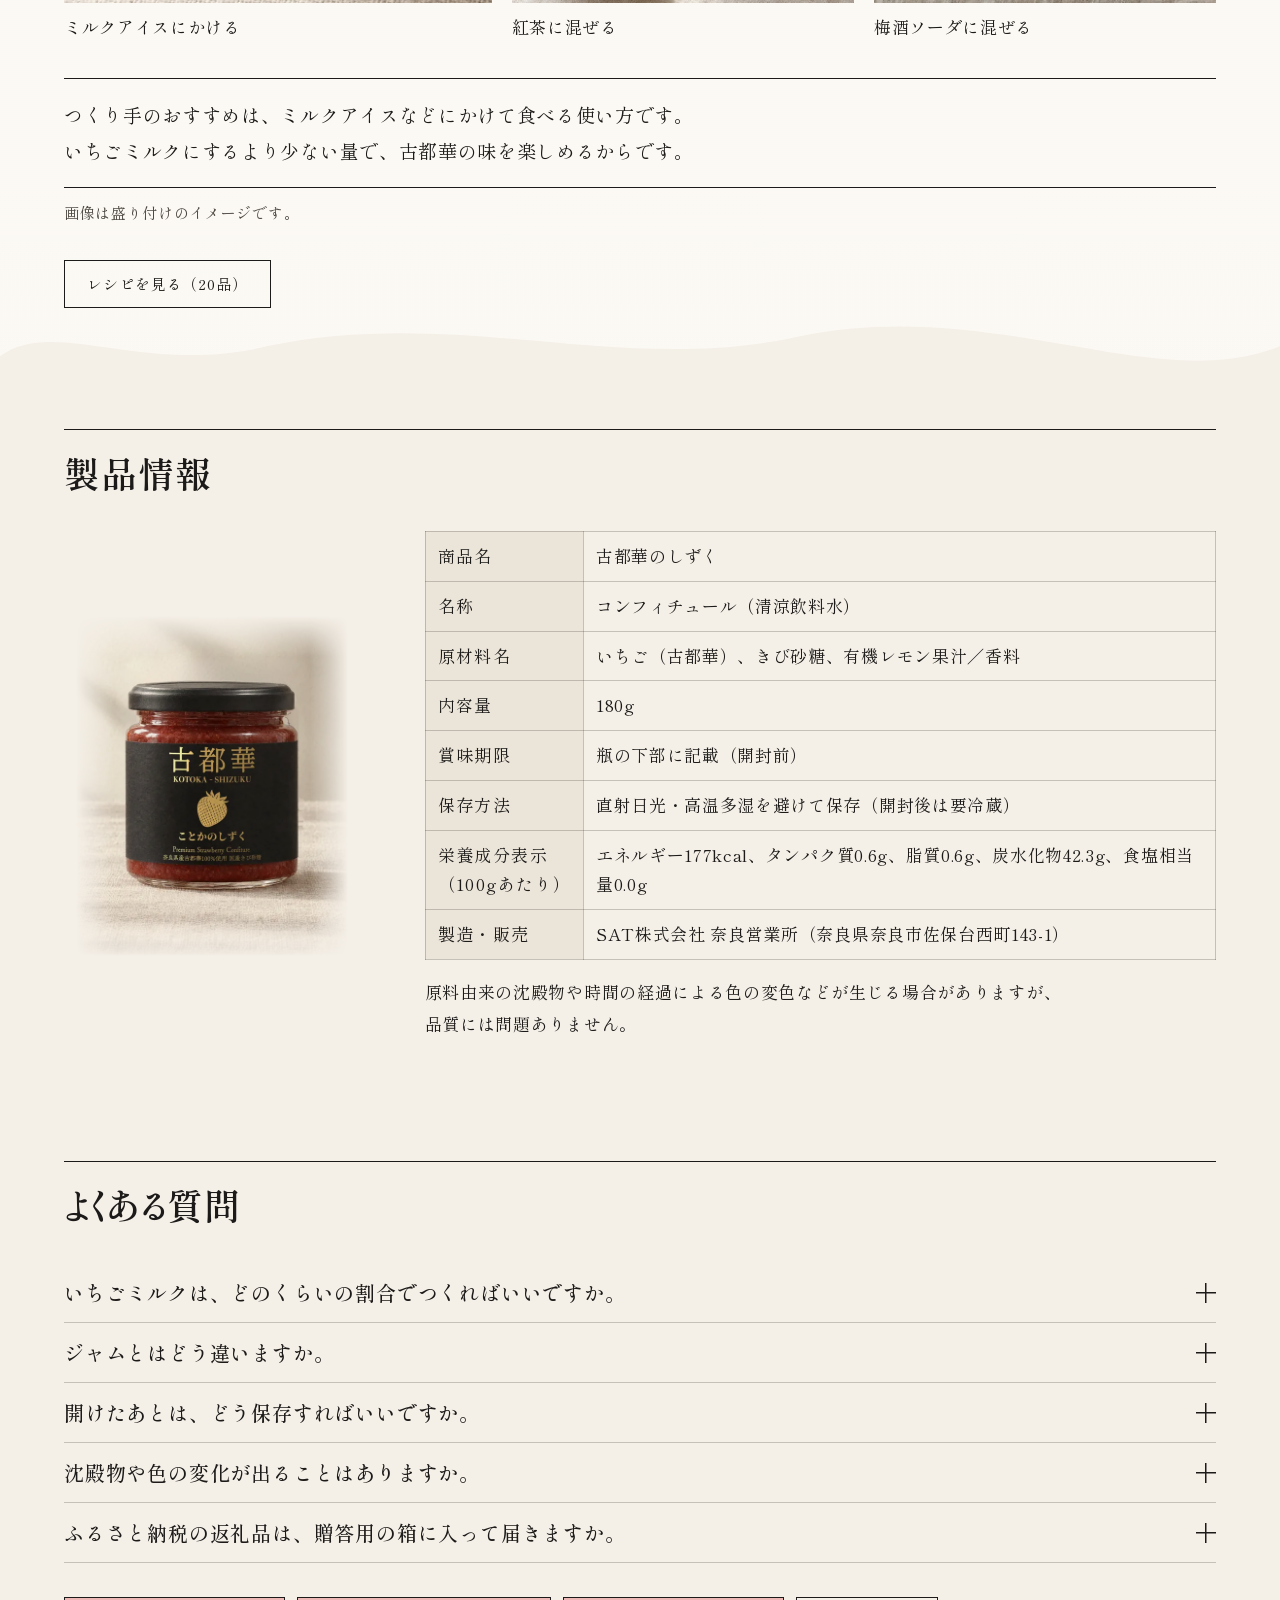
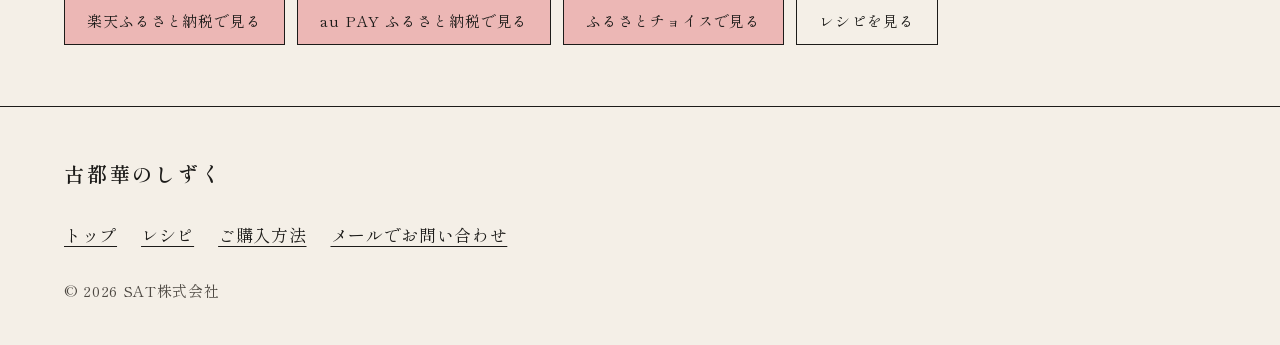
==== commit d4e6f891: "1瓶に使う古都華の数を20〜30個分に変える（最初の画面と古都華の節） Co-Authored-By: Claude Opus 5.5 <noreply@anthropic.com>" ====
--- a/index.html
+++ b/index.html
@@ -76,7 +76,7 @@
     <canvas class="fv-flakes" aria-hidden="true"></canvas>
     <div class="fv-text">
       <h1 id="fv-title">古都華のしずく</h1>
-      <p class="fv-fact">1瓶に古都華を<span class="nb"><span class="num">30</span>〜<span class="num">40</span>個分</span>使っています。</p>
+      <p class="fv-fact">1瓶に古都華を<span class="nb"><span class="num">20</span>〜<span class="num">30</span>個分</span>使っています。</p>
       <p class="fv-lead">奈良県のいちご「古都華（ことか）」を、<br class="br-wide">一年中楽しめるコンフィチュールにしました。<br>牛乳に混ぜるといちごミルクに、<br class="br-wide">アイスにかけるといちごソースになります。</p>
       <div class="fv-actions">
         <div class="fv-buttons">
@@ -126,7 +126,7 @@
       <div>
         <div class="sec-head"><h2 id="kotoka-title">奈良県産の古都華でつくっています</h2></div>
         <dl class="points">
-          <div><dt>原料</dt><dd>いちごは、すべて奈良県産の古都華です。<br><span class="nb">1瓶に30〜40個分</span>が詰まっています。</dd></div>
+          <div><dt>原料</dt><dd>いちごは、すべて奈良県産の古都華です。<br><span class="nb">1瓶に20〜30個分</span>が詰まっています。</dd></div>
           <div><dt>選び方</dt><dd>出荷の規格に合うかどうかにかかわらず、<br class="br-wide">品質の高いものだけを選んでいます。</dd></div>
           <div><dt>つくる場所</dt><dd>農家さんやJAの協力を得て、<br class="br-wide">奈良市の工場で<span class="nb">つくっています。</span></dd></div>
         </dl>
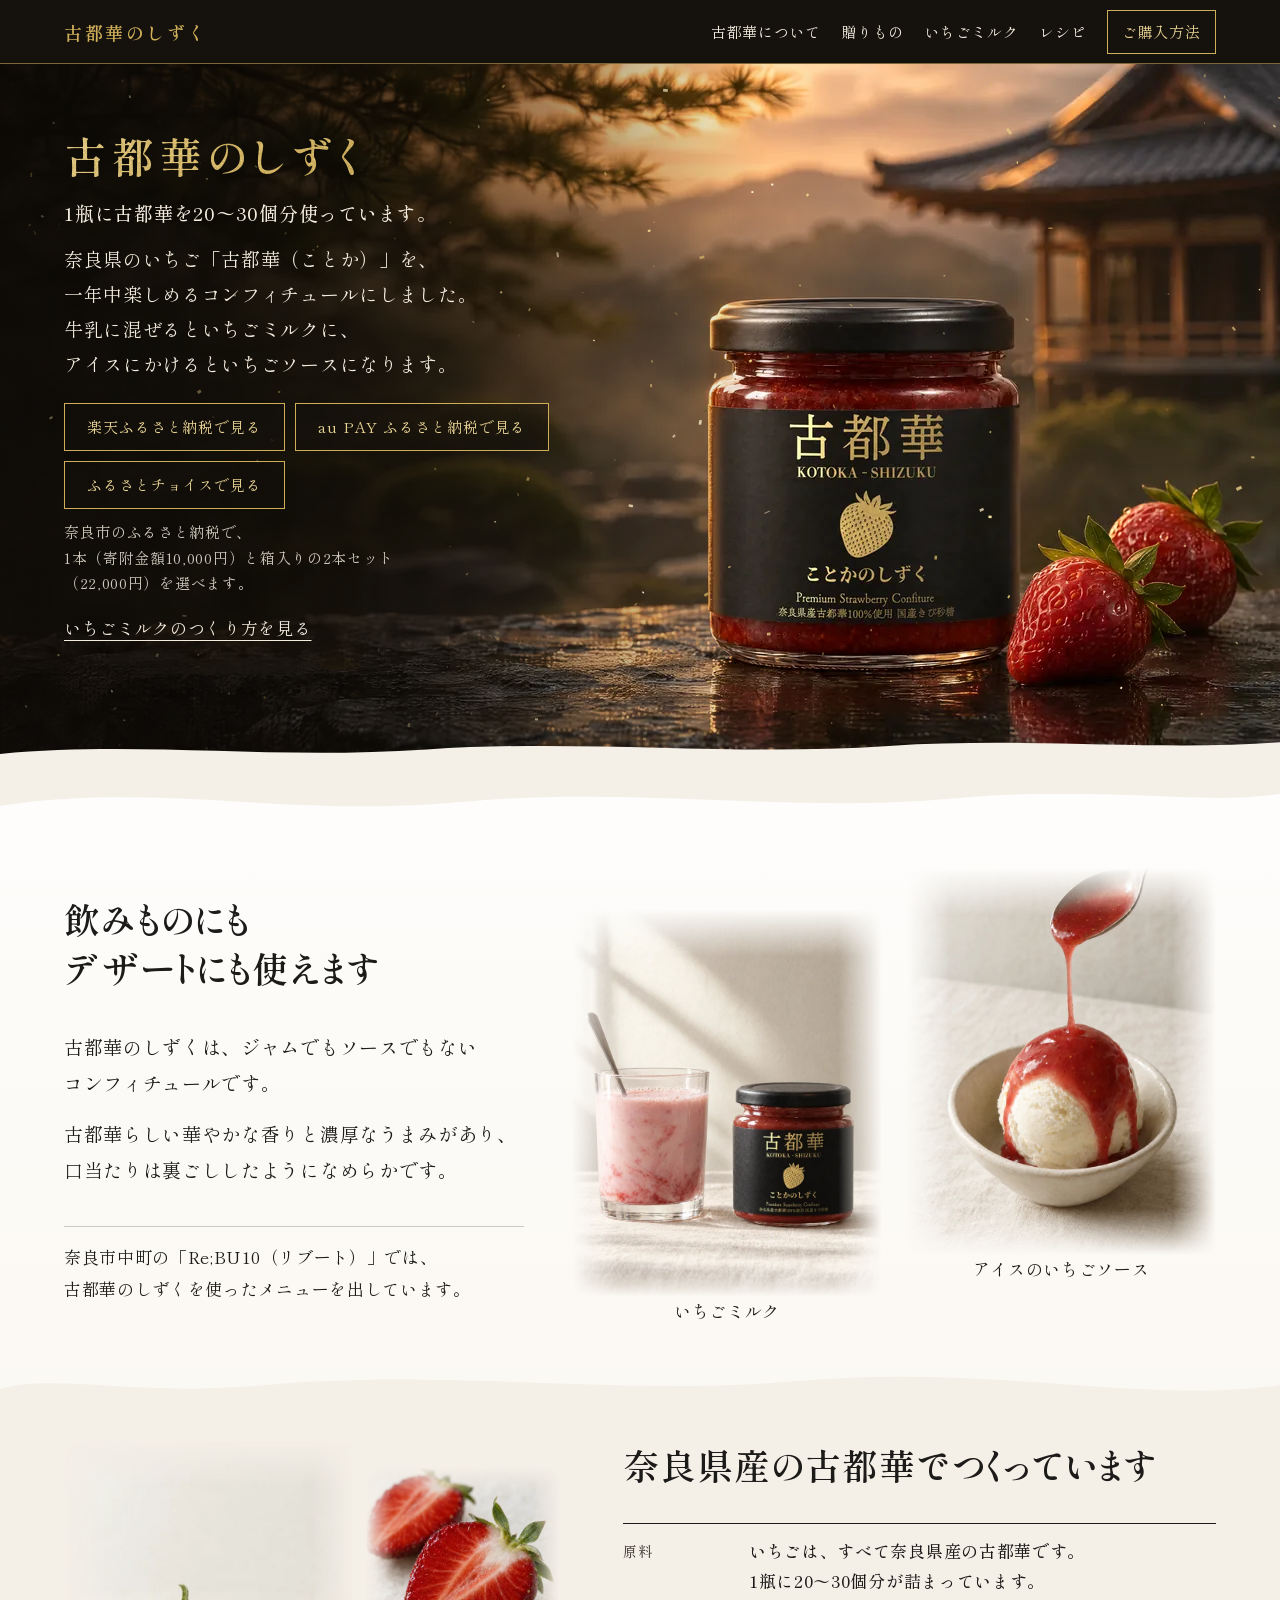
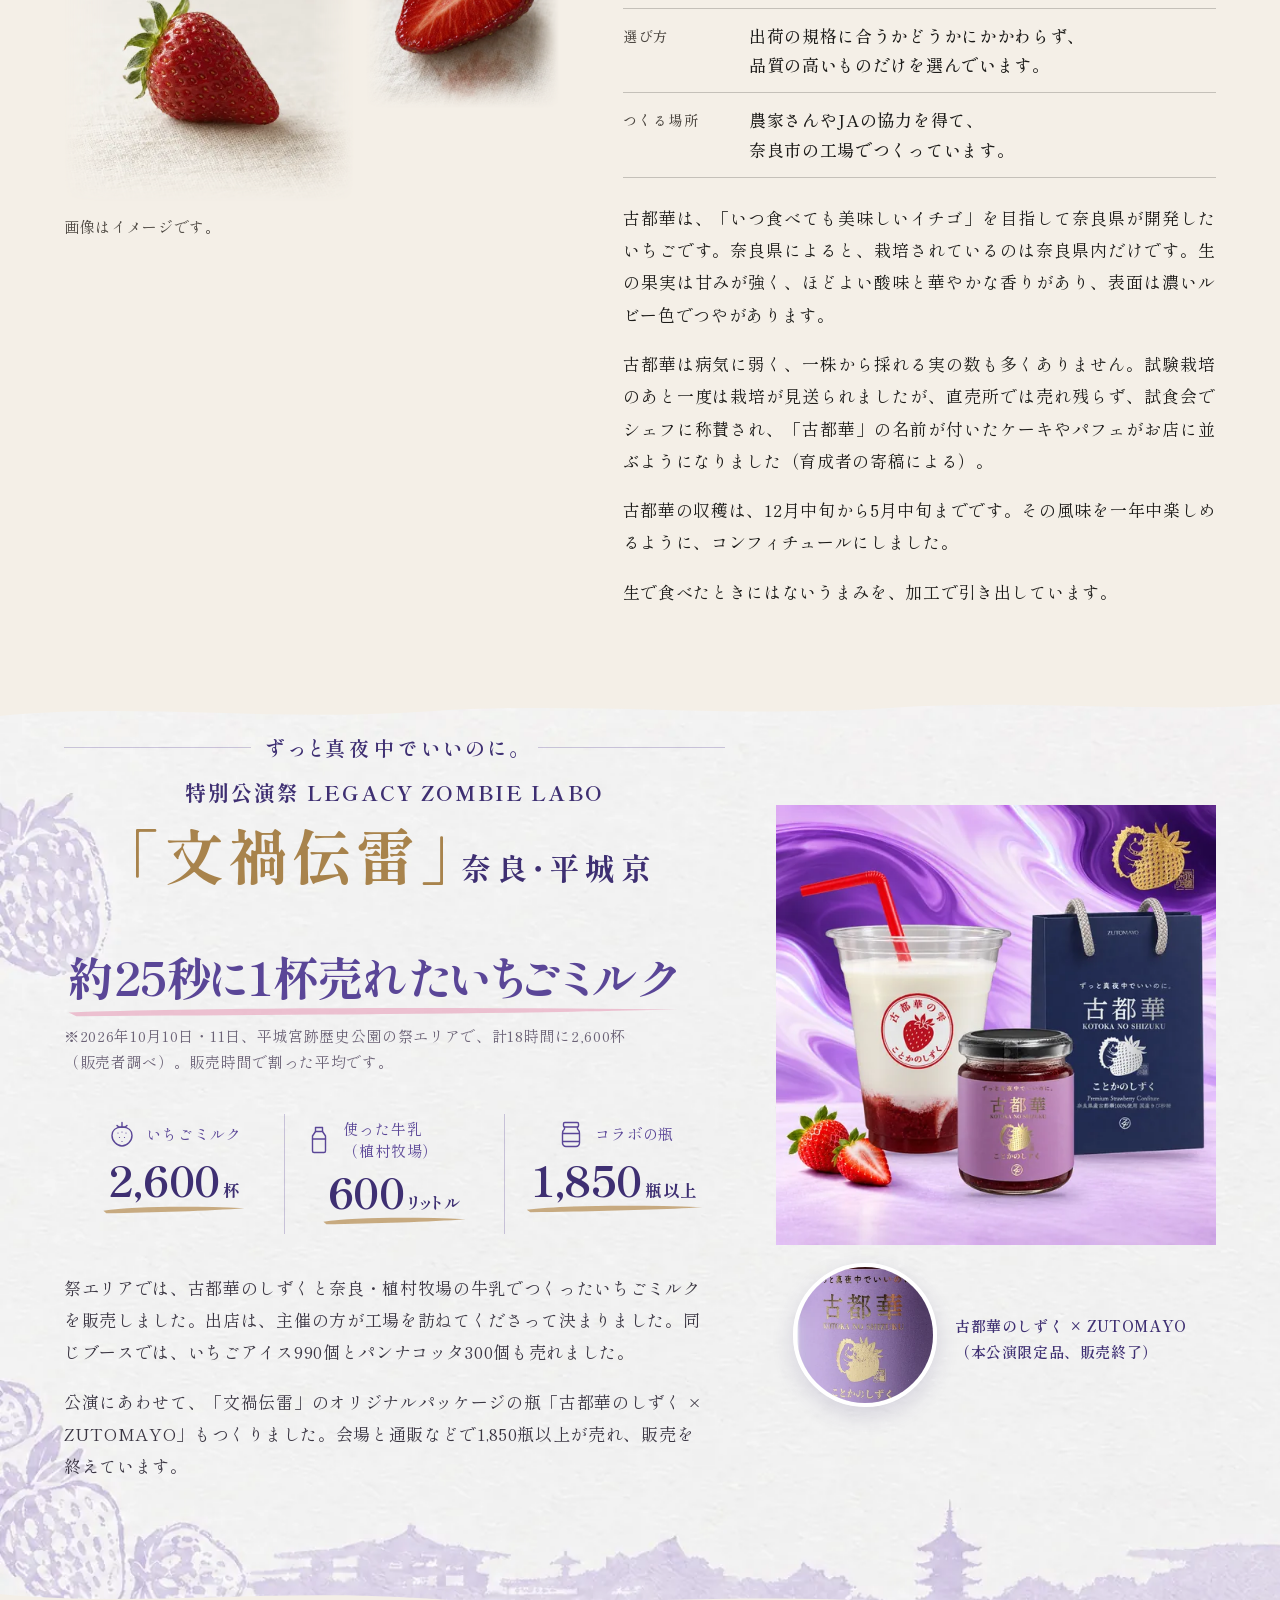
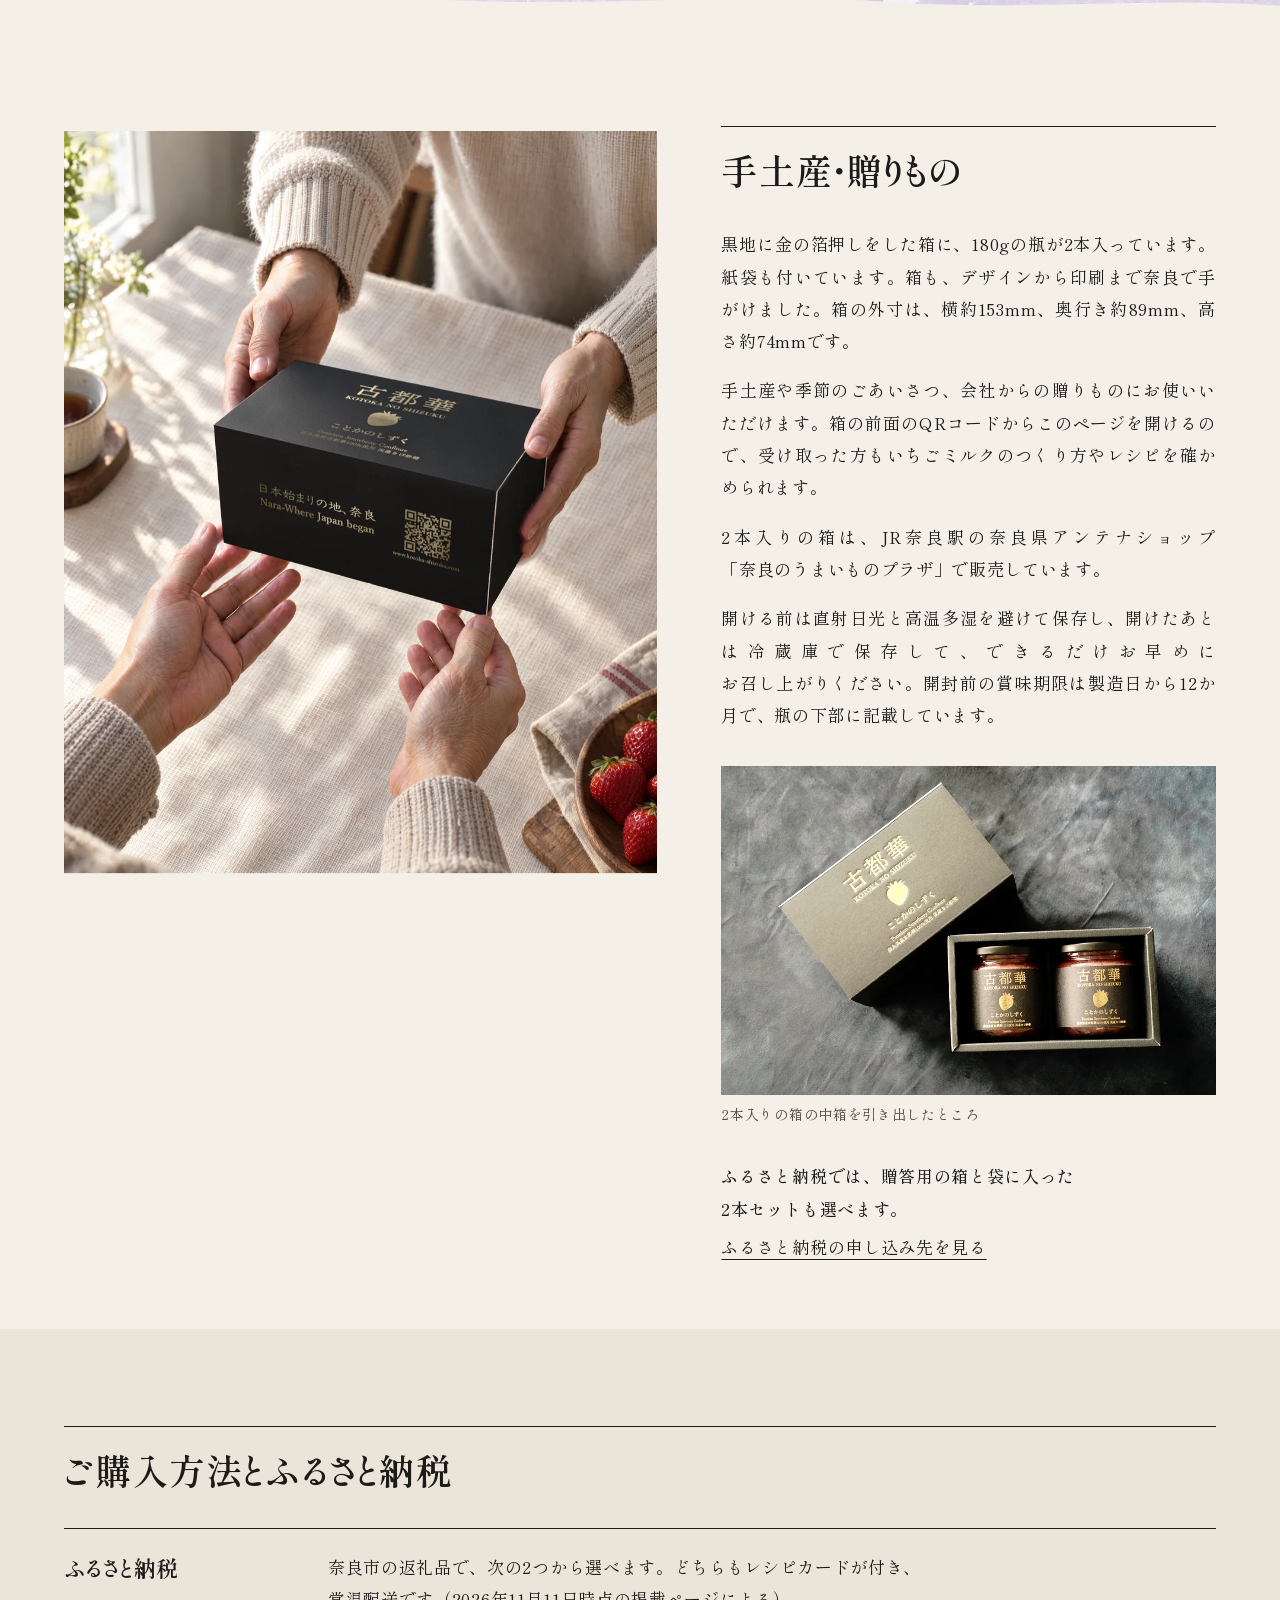
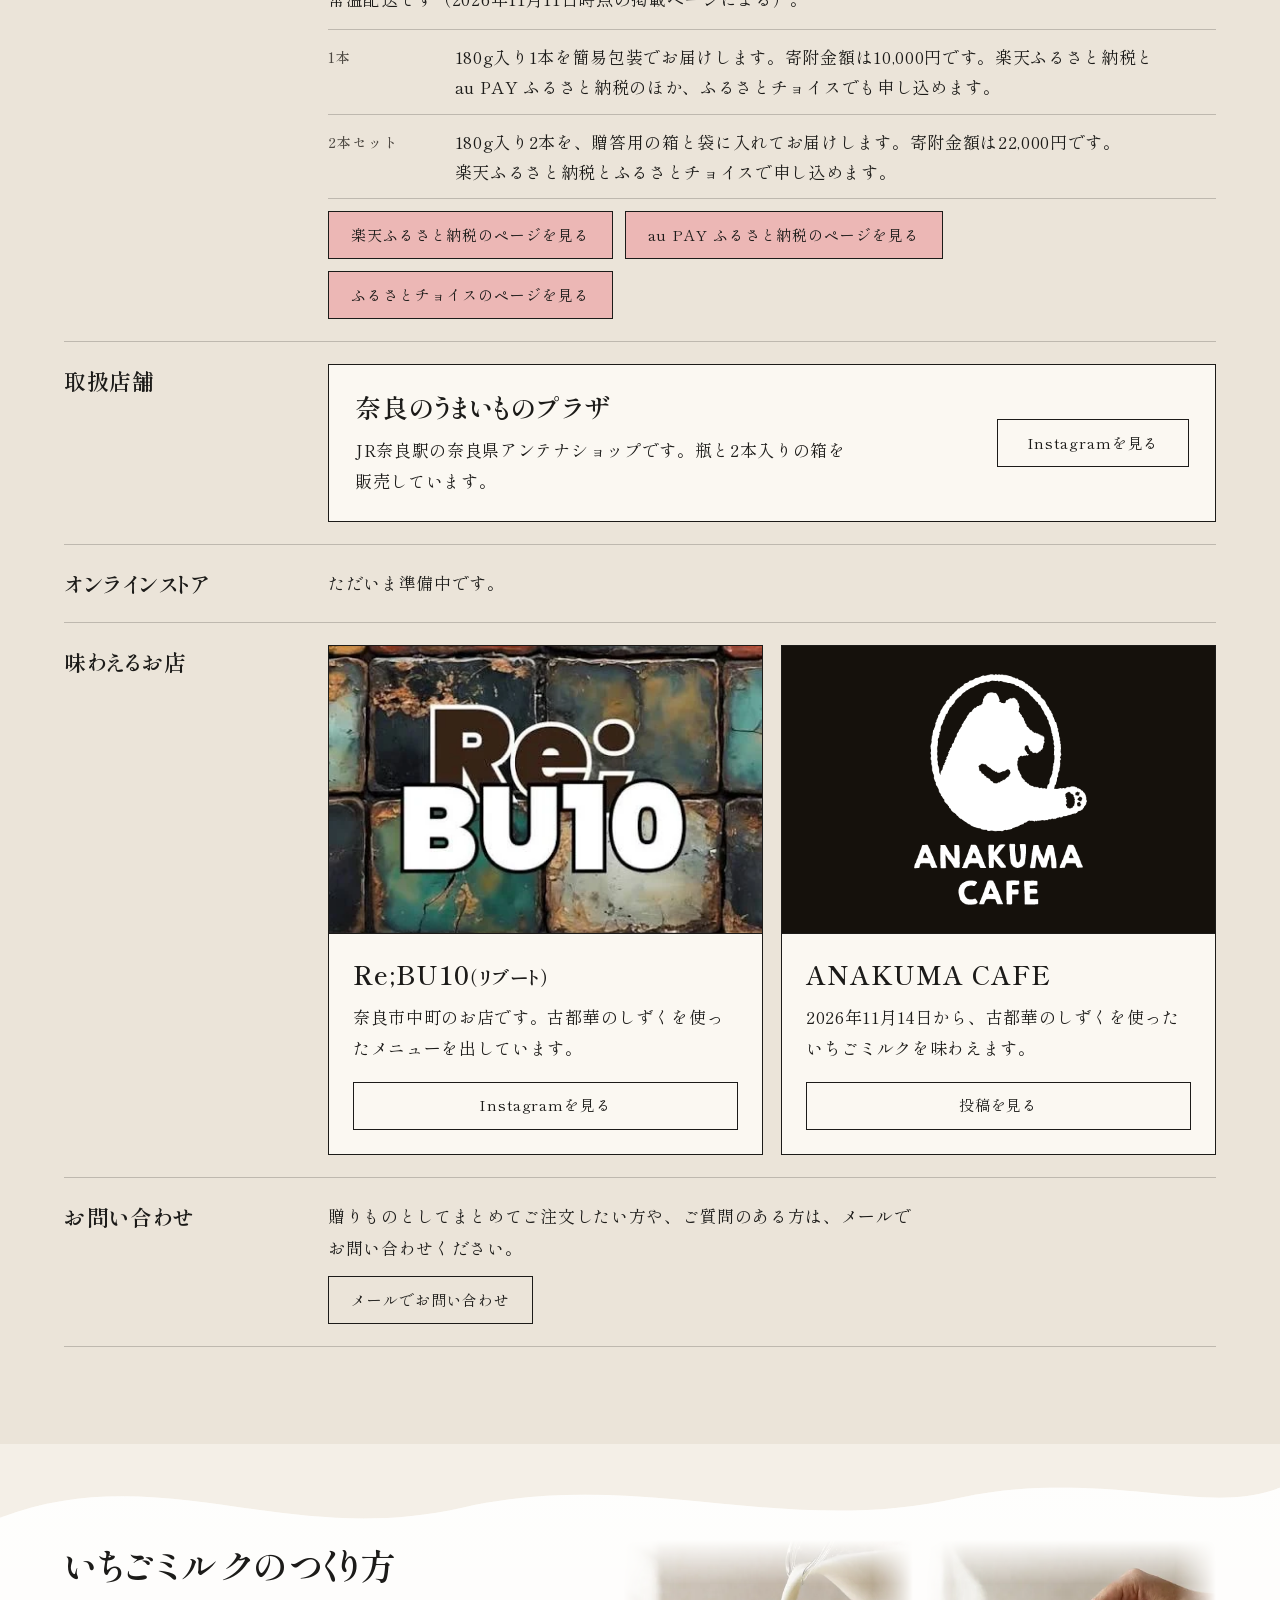
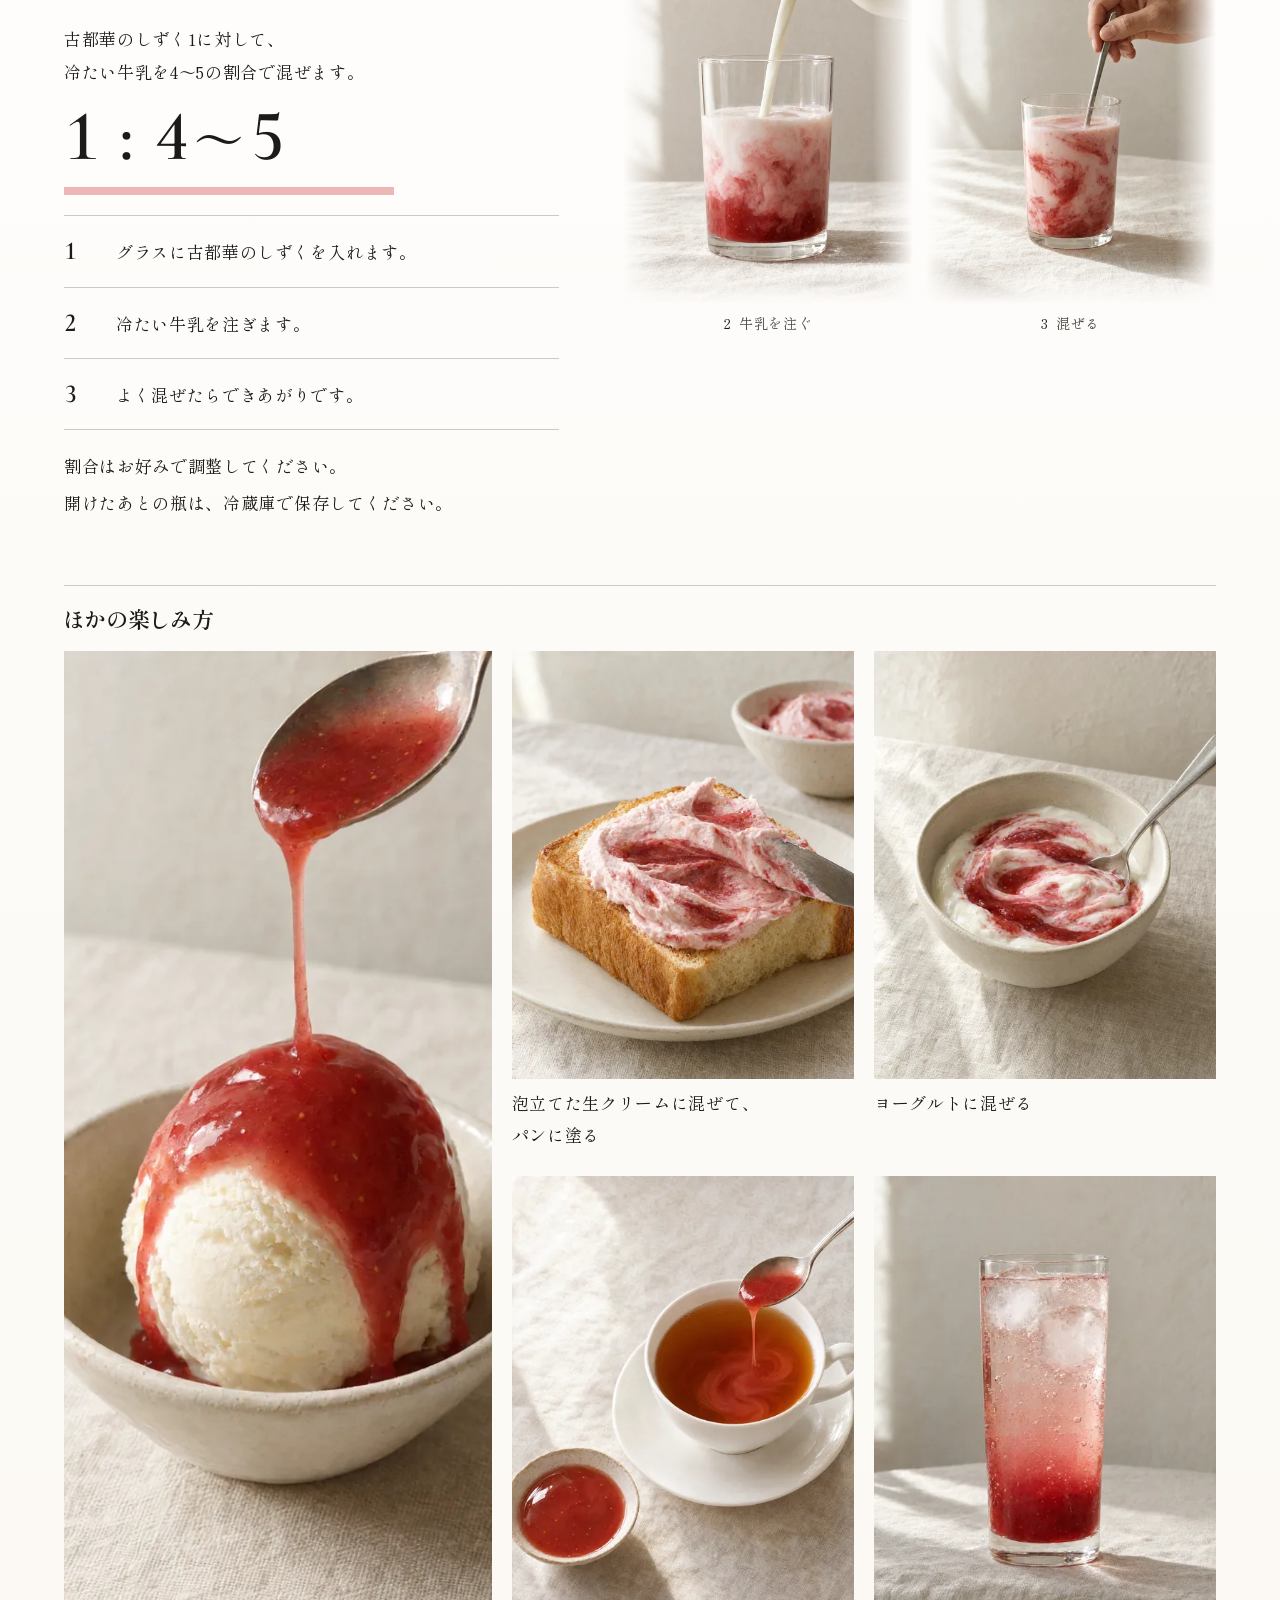
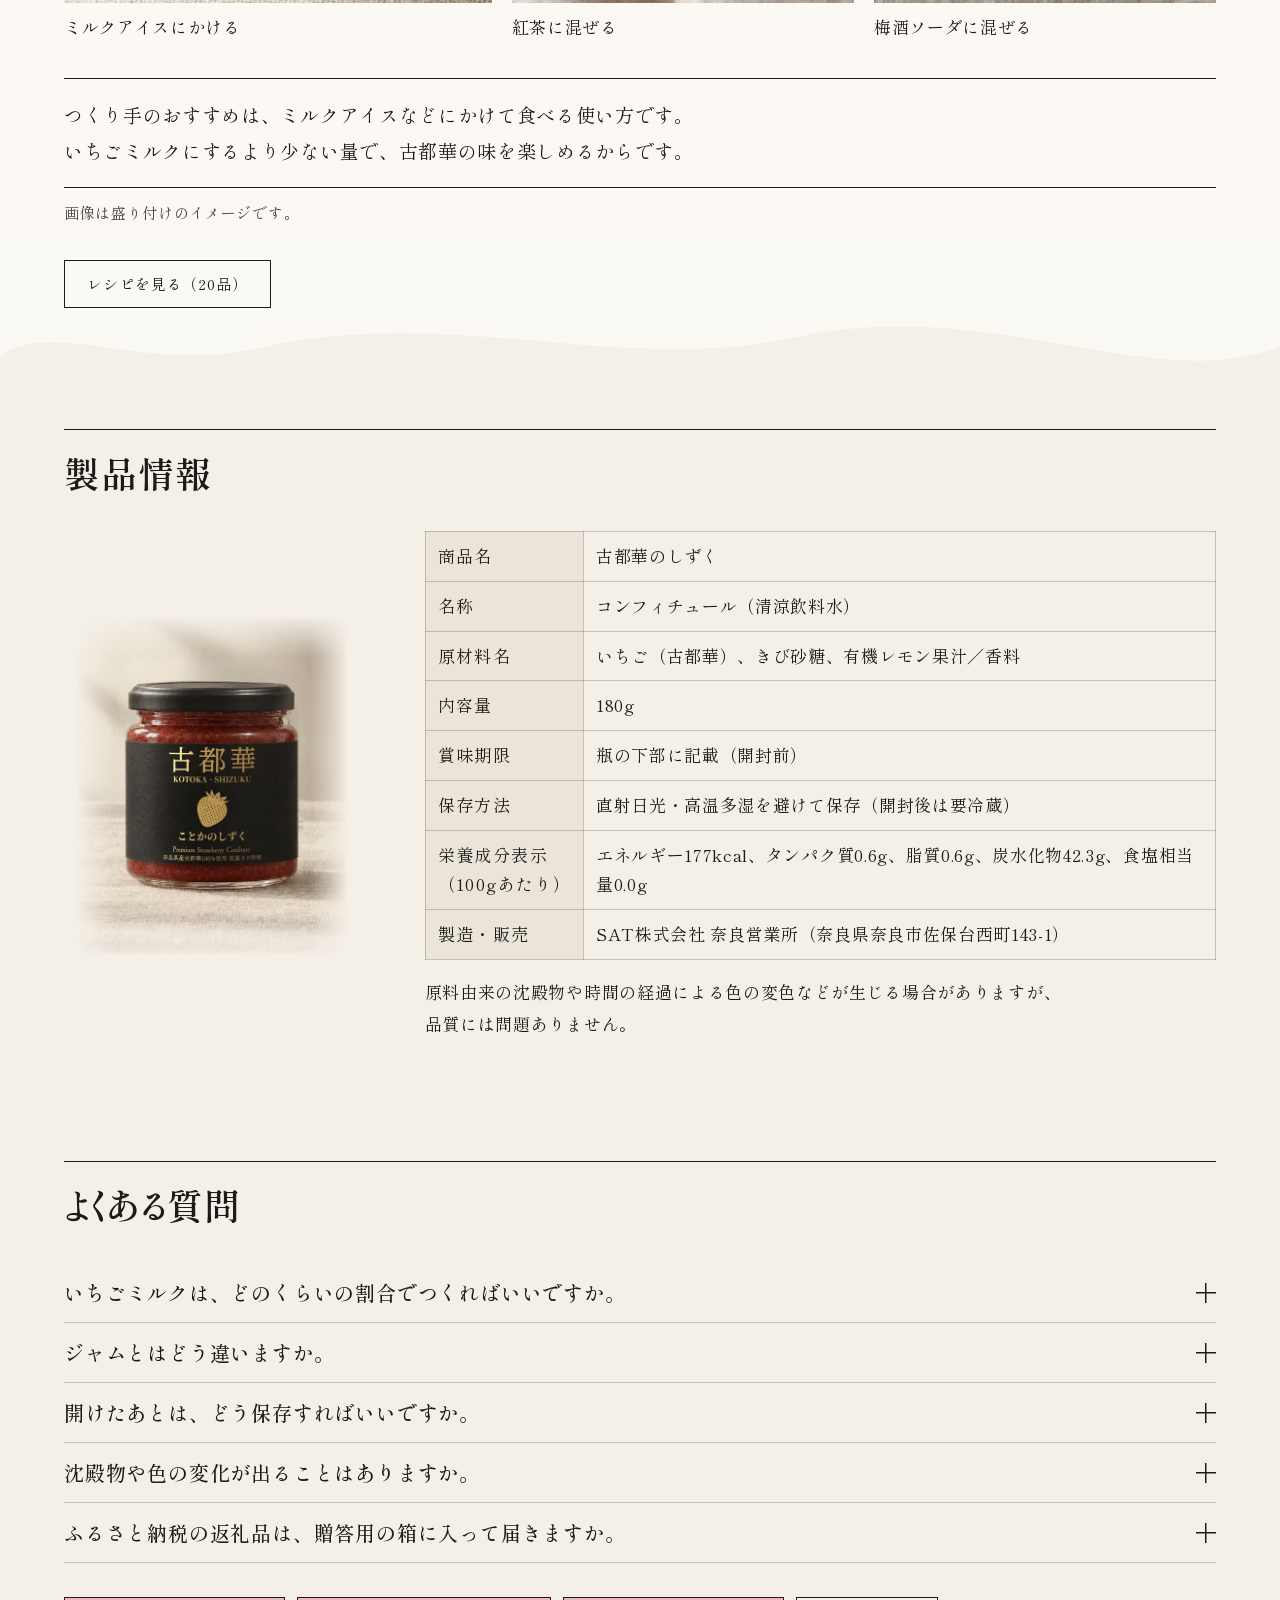
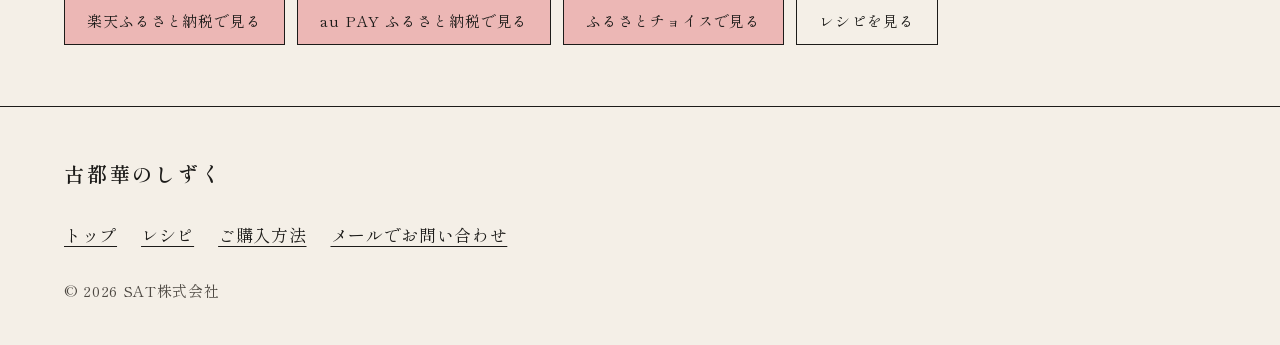
==== commit f569ebdb: "紅茶の写真を作り直す（コンフィチュールをアイスにかけた写真と同じ、艶のある流れるソースの質感に） Co-Authored-By: Claude Opus 5.5 <noreply@anthropic." ====
--- a/index.html
+++ b/index.html
@@ -306,7 +306,7 @@
         <li><img src="./assets/lp2026/img/v2/use-icecream-800.webp" srcset="./assets/lp2026/img/v2/use-icecream-480.webp 480w, ./assets/lp2026/img/v2/use-icecream-800.webp 800w, ./assets/lp2026/img/v2/use-icecream-1200.webp 1200w" sizes="(min-width: 1200px) 460px, (min-width: 900px) 36vw, 36vw" width="800" height="1000" alt="ミルクアイスに古都華のしずくをかけているところ" loading="lazy"><p>ミルクアイスにかける</p></li>
         <li><img src="./assets/lp2026/img/v2/use-toast-480.webp" srcset="./assets/lp2026/img/v2/use-toast-480.webp 480w, ./assets/lp2026/img/v2/use-toast-800.webp 800w" sizes="(min-width: 1200px) 400px, (min-width: 900px) 30vw, 36vw" width="480" height="600" alt="古都華のしずくを混ぜた生クリームを塗った食パン" loading="lazy"><p>泡立てた生クリームに混ぜて、<br class="br-wide">パンに塗る</p></li>
         <li><img src="./assets/lp2026/img/v2/use-yogurt-480.webp" srcset="./assets/lp2026/img/v2/use-yogurt-480.webp 480w, ./assets/lp2026/img/v2/use-yogurt-800.webp 800w" sizes="(min-width: 1200px) 400px, (min-width: 900px) 30vw, 36vw" width="480" height="600" alt="古都華のしずくを混ぜたヨーグルト" loading="lazy"><p>ヨーグルトに混ぜる</p></li>
-        <li><img src="./assets/lp2026/img/v2/use-tea-480.webp" srcset="./assets/lp2026/img/v2/use-tea-480.webp 480w, ./assets/lp2026/img/v2/use-tea-800.webp 800w" sizes="(min-width: 1200px) 400px, (min-width: 900px) 30vw, 36vw" width="480" height="600" alt="紅茶に古都華のしずくを混ぜているところ" loading="lazy"><p>紅茶に混ぜる</p></li>
+        <li><img src="./assets/lp2026/img/v2/use-tea2-480.webp" srcset="./assets/lp2026/img/v2/use-tea2-480.webp 480w, ./assets/lp2026/img/v2/use-tea2-800.webp 800w" sizes="(min-width: 1200px) 400px, (min-width: 900px) 30vw, 36vw" width="480" height="600" alt="紅茶に古都華のしずくを混ぜているところ" loading="lazy"><p>紅茶に混ぜる</p></li>
         <li><img src="./assets/lp2026/img/v2/use-soda-480.webp" srcset="./assets/lp2026/img/v2/use-soda-480.webp 480w, ./assets/lp2026/img/v2/use-soda-800.webp 800w" sizes="(min-width: 1200px) 400px, (min-width: 900px) 30vw, 36vw" width="480" height="600" alt="梅酒ソーダに古都華のしずくを混ぜた飲みもの" loading="lazy"><p>梅酒ソーダに混ぜる</p></li>
       </ul>
       <div class="uses-pick"><p>つくり手のおすすめは、ミルクアイスなどにかけて食べる使い方です。いちごミルクにするより少ない量で、古都華の味を楽しめるからです。</p></div>
